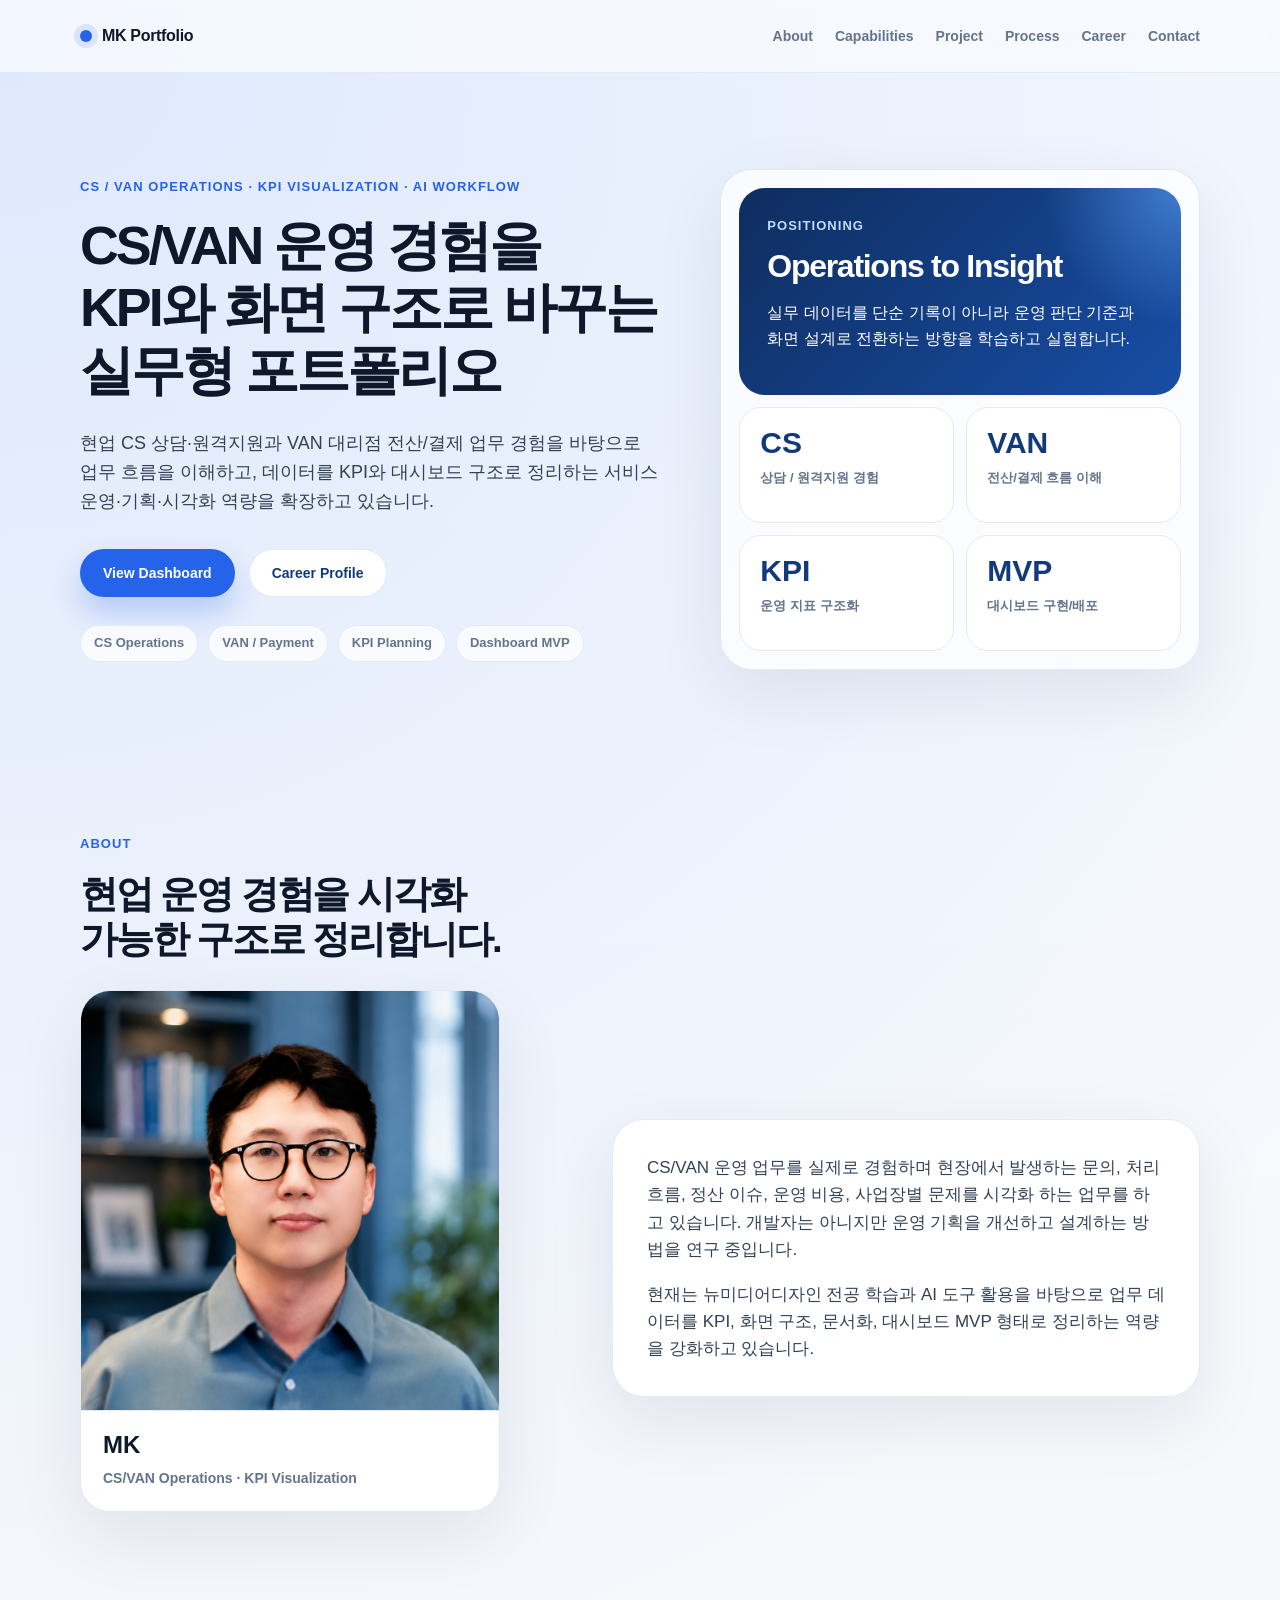
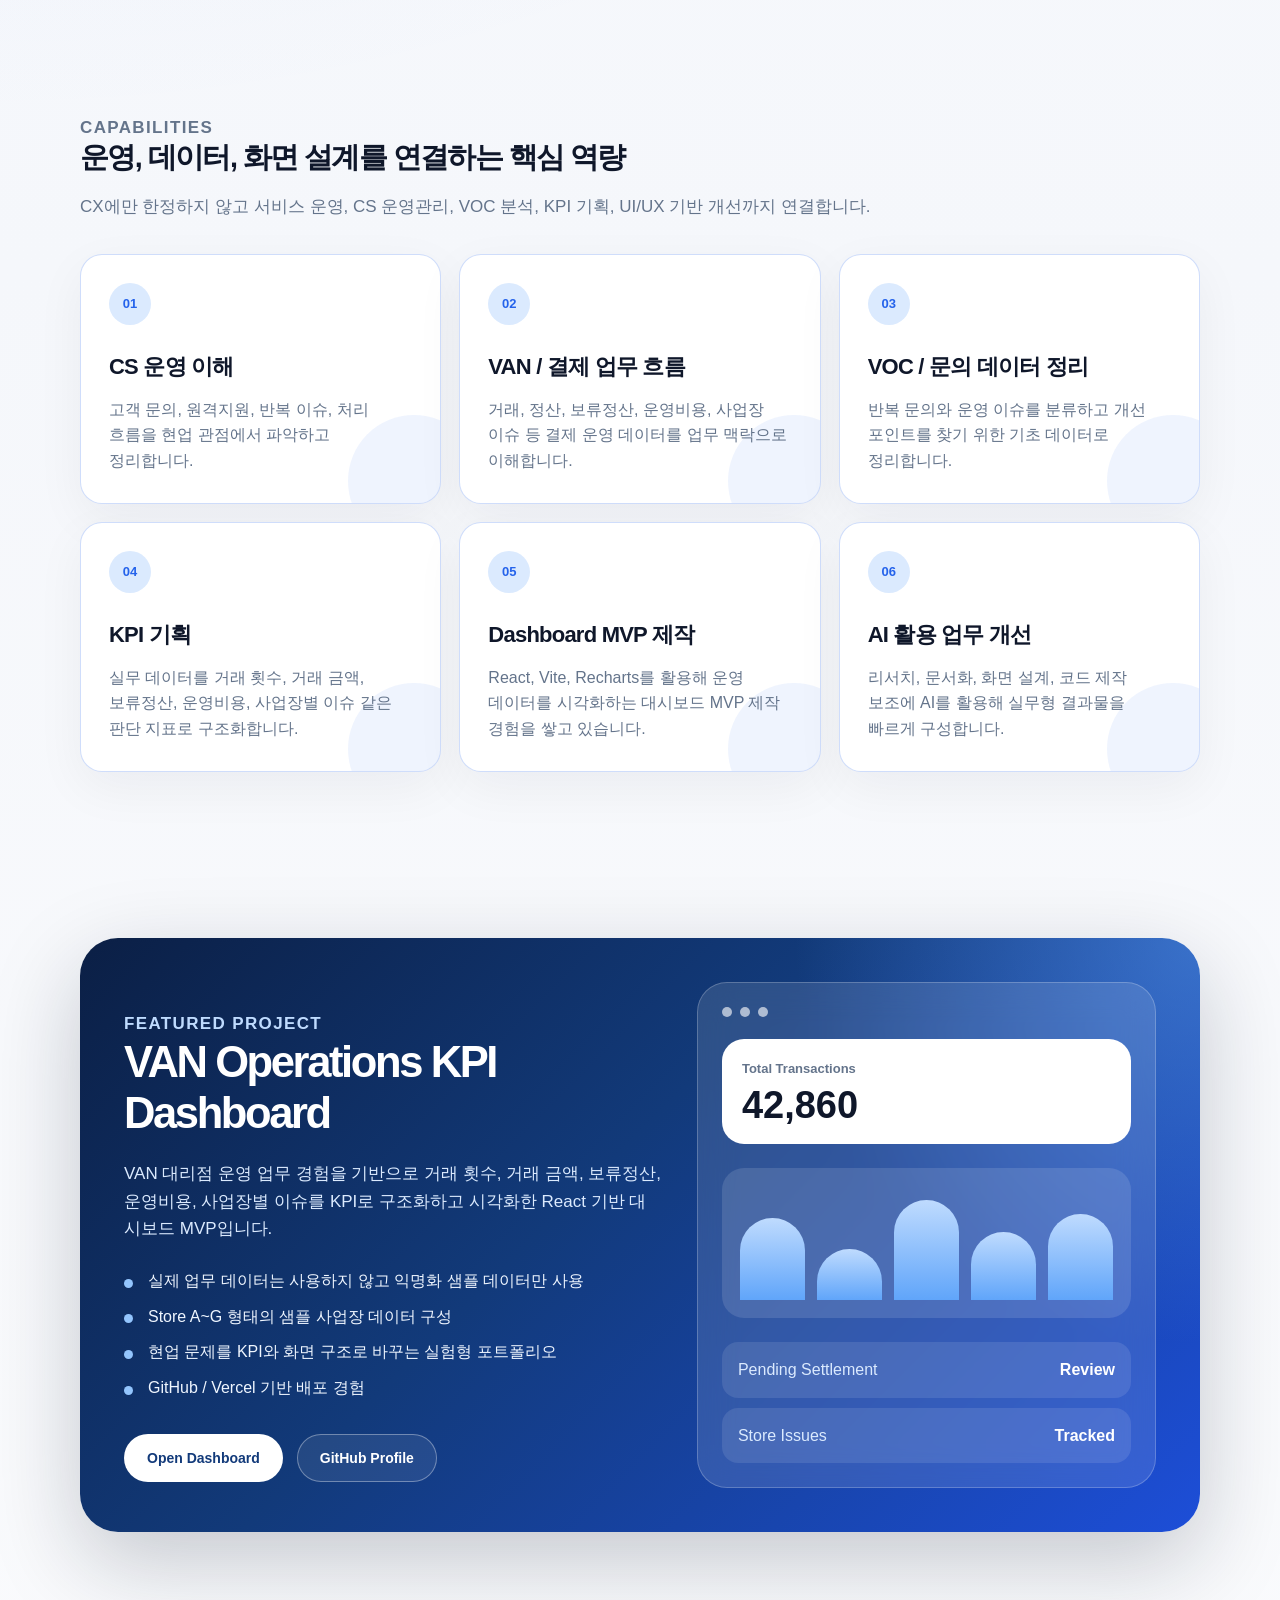
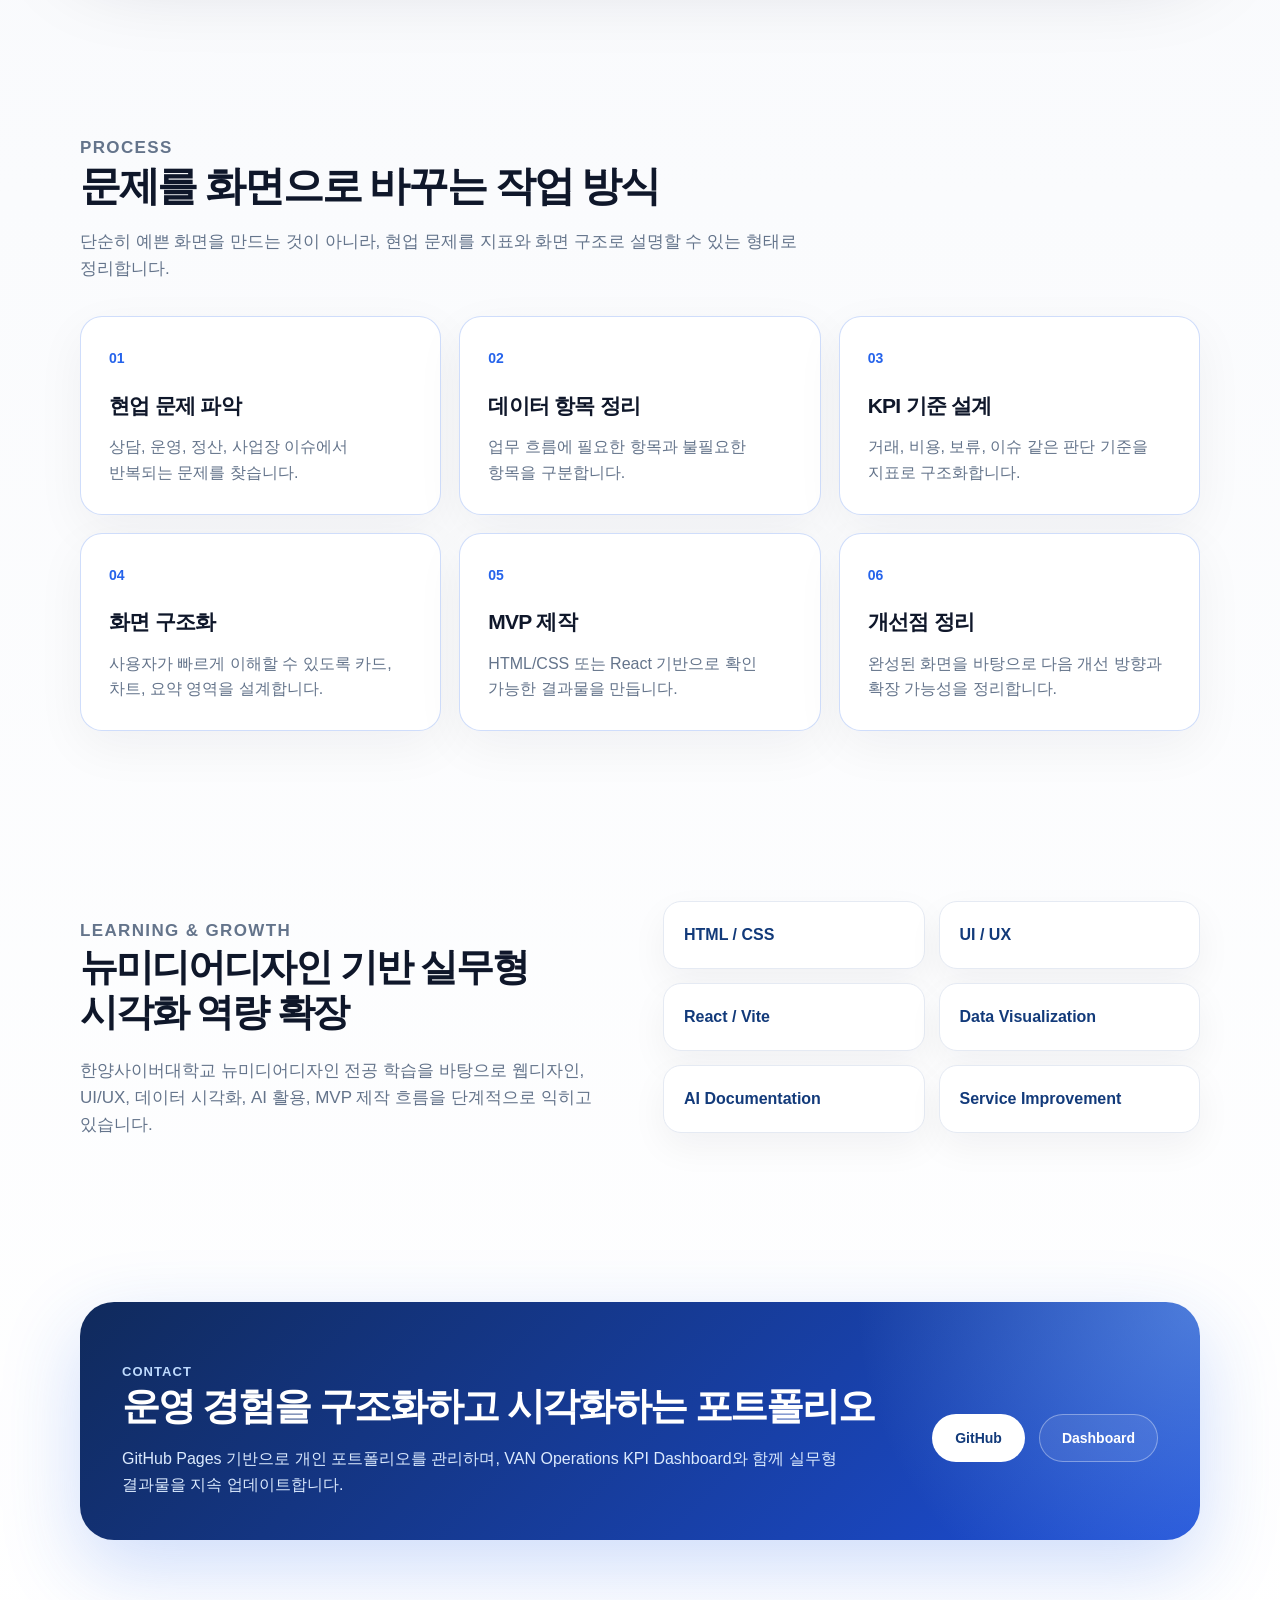
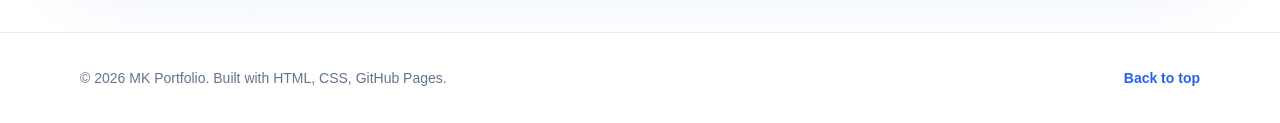
==== index.html @ eb4afcbb "Add final career positioning highlight" ====
<!DOCTYPE html>
<html lang="ko">
<head>
  <meta charset="UTF-8" />
  <meta name="viewport" content="width=device-width, initial-scale=1.0" />

  <title>MK Portfolio | Operations & KPI Visualization</title>

  <meta
    name="description"
    content="CS/VAN 운영 경험을 바탕으로 KPI 기획, 데이터 시각화, UI/UX 학습, AI 활용 역량을 연결하는 MK의 포트폴리오입니다."
  />

  <link rel="stylesheet" href="./style.css" />
</head>

<body>
  <header class="site-header">
    <div class="container header-inner">
      <a href="#top" class="logo">
        <span class="logo-dot"></span>
        MK Portfolio
      </a>

      <nav class="nav">
      <a href="#about">About</a>
      <a href="#capabilities">Capabilities</a>
      <a href="#project">Project</a>
      <a href="#process">Process</a>
      <a href="./career.html">Career</a>
      <a href="#contact">Contact</a>
     </nav>
    </div>
  </header>

  <main id="top">
    <section class="hero section">
      <div class="container hero-grid">
        <div class="hero-content">
          <p class="eyebrow">CS / VAN Operations · KPI Visualization · AI Workflow</p>

          <h1>CS/VAN 운영 경험을 KPI와 화면 구조로 바꾸는 실무형 포트폴리오</h1>

          <p class="hero-description">
            현업 CS 상담·원격지원과 VAN 대리점 전산/결제 업무 경험을 바탕으로
            업무 흐름을 이해하고, 데이터를 KPI와 대시보드 구조로 정리하는
            서비스 운영·기획·시각화 역량을 확장하고 있습니다.
          </p>

          <div class="hero-actions">
         <a
         class="btn btn-primary"
         href="https://van-operations-kpi-dashboard.vercel.app"
         target="_blank"
         rel="noopener noreferrer"
         >
         View Dashboard
         </a>

         <a class="btn btn-secondary" href="./career.html">
         Career Profile
         </a>
         </div>

          <div class="hero-tags" aria-label="core keywords">
            <span>CS Operations</span>
            <span>VAN / Payment</span>
            <span>KPI Planning</span>
            <span>Dashboard MVP</span>
          </div>
        </div>

        <aside class="hero-panel" aria-label="portfolio summary cards">
          <div class="panel-card panel-main">
            <p class="panel-label">Positioning</p>
            <h2>Operations to Insight</h2>
            <p>
              실무 데이터를 단순 기록이 아니라 운영 판단 기준과 화면 설계로
              전환하는 방향을 학습하고 실험합니다.
            </p>
          </div>

          <div class="metric-grid">
            <div class="metric-card">
              <strong>CS</strong>
              <span>상담 / 원격지원 경험</span>
            </div>

            <div class="metric-card">
              <strong>VAN</strong>
              <span>전산/결제 흐름 이해</span>
            </div>

            <div class="metric-card">
              <strong>KPI</strong>
              <span>운영 지표 구조화</span>
            </div>

            <div class="metric-card">
              <strong>MVP</strong>
              <span>대시보드 구현/배포</span>
            </div>
          </div>
        </aside>
      </div>
    </section>

    <section id="about" class="section about-section">
      <div class="container two-column">
        <div>
         <p class="section-kicker">About</p>
         <h2>현업 운영 경험을 시각화 가능한 구조로 정리합니다.</h2>

         <div class="profile-card">
         <img src="./images/profile.jpg" alt="MK profile photo" />
         <div>
         <strong>MK</strong>
         <span>CS/VAN Operations · KPI Visualization</span>
         </div>
         </div>
         </div>

         <div class="text-block about-text-card">
          <p>
            CS/VAN 운영 업무를 실제로 경험하며
            현장에서 발생하는 문의, 처리 흐름, 정산 이슈, 운영 비용, 
            사업장별 문제를 시각화 하는 업무를 하고 있습니다.
            개발자는 아니지만 운영 기획을 개선하고 설계하는 방법을 연구 중입니다.
          </p>

          <p>
            현재는 뉴미디어디자인 전공 학습과 AI 도구 활용을 바탕으로
            업무 데이터를 KPI, 화면 구조, 문서화, 대시보드 MVP 형태로
            정리하는 역량을 강화하고 있습니다.
          </p>
        </div>
      </div>
    </section>

    <section id="capabilities" class="section">
      <div class="container">
        <div class="section-heading">
          <p class="section-kicker">Capabilities</p>
          <h2 class="one-line-title">운영, 데이터, 화면 설계를 연결하는 핵심 역량</h2>
          <p>
            CX에만 한정하지 않고 서비스 운영, CS 운영관리, VOC 분석,
            KPI 기획, UI/UX 기반 개선까지 연결합니다.
          </p>
        </div>

        <div class="card-grid">
          <article class="info-card">
            <span class="card-number">01</span>
            <h3>CS 운영 이해</h3>
            <p>
              고객 문의, 원격지원, 반복 이슈, 처리 흐름을 현업 관점에서
              파악하고 정리합니다.
            </p>
          </article>

          <article class="info-card">
            <span class="card-number">02</span>
            <h3>VAN / 결제 업무 흐름</h3>
            <p>
              거래, 정산, 보류정산, 운영비용, 사업장 이슈 등 결제 운영
              데이터를 업무 맥락으로 이해합니다.
            </p>
          </article>

          <article class="info-card">
            <span class="card-number">03</span>
            <h3>VOC / 문의 데이터 정리</h3>
            <p>
              반복 문의와 운영 이슈를 분류하고 개선 포인트를 찾기 위한
              기초 데이터로 정리합니다.
            </p>
          </article>

          <article class="info-card highlight-card">
            <span class="card-number">04</span>
            <h3>KPI 기획</h3>
            <p>
              실무 데이터를 거래 횟수, 거래 금액, 보류정산, 운영비용,
              사업장별 이슈 같은 판단 지표로 구조화합니다.
            </p>
          </article>

          <article class="info-card">
            <span class="card-number">05</span>
            <h3>Dashboard MVP 제작</h3>
            <p>
              React, Vite, Recharts를 활용해 운영 데이터를 시각화하는
              대시보드 MVP 제작 경험을 쌓고 있습니다.
            </p>
          </article>

          <article class="info-card">
            <span class="card-number">06</span>
            <h3>AI 활용 업무 개선</h3>
            <p>
              리서치, 문서화, 화면 설계, 코드 제작 보조에 AI를 활용해
              실무형 결과물을 빠르게 구성합니다.
            </p>
          </article>
        </div>
      </div>
    </section>

    <section id="project" class="section project-section">
      <div class="container">
        <div class="project-card">
          <div class="project-content">
            <p class="section-kicker light">Featured Project</p>

            <h2>VAN Operations KPI Dashboard</h2>

            <p>
              VAN 대리점 운영 업무 경험을 기반으로 거래 횟수, 거래 금액,
              보류정산, 운영비용, 사업장별 이슈를 KPI로 구조화하고 시각화한
              React 기반 대시보드 MVP입니다.
            </p>

            <ul class="project-list">
              <li>실제 업무 데이터는 사용하지 않고 익명화 샘플 데이터만 사용</li>
              <li>Store A~G 형태의 샘플 사업장 데이터 구성</li>
              <li>현업 문제를 KPI와 화면 구조로 바꾸는 실험형 포트폴리오</li>
              <li>GitHub / Vercel 기반 배포 경험</li>
            </ul>

            <div class="project-actions">
              <a
                class="btn btn-white"
                href="https://van-operations-kpi-dashboard.vercel.app"
                target="_blank"
                rel="noopener noreferrer"
              >
                Open Dashboard
              </a>

              <a
                class="btn btn-ghost"
                href="https://github.com/MyungKwan9"
                target="_blank"
                rel="noopener noreferrer"
              >
                GitHub Profile
              </a>
            </div>
          </div>

          <div class="dashboard-preview" aria-label="dashboard preview">
            <div class="preview-top">
              <span></span>
              <span></span>
              <span></span>
            </div>

            <div class="preview-stat">
              <p>Total Transactions</p>
              <strong>42,860</strong>
            </div>

            <div class="preview-bars">
              <span style="height: 72%;"></span>
              <span style="height: 45%;"></span>
              <span style="height: 88%;"></span>
              <span style="height: 60%;"></span>
              <span style="height: 76%;"></span>
            </div>

            <div class="preview-row">
              <span>Pending Settlement</span>
              <strong>Review</strong>
            </div>

            <div class="preview-row">
              <span>Store Issues</span>
              <strong>Tracked</strong>
            </div>
          </div>
        </div>
      </div>
    </section>

    <section id="process" class="section">
      <div class="container">
        <div class="section-heading">
          <p class="section-kicker">Process</p>
          <h2>문제를 화면으로 바꾸는 작업 방식</h2>
          <p>
            단순히 예쁜 화면을 만드는 것이 아니라, 현업 문제를 지표와
            화면 구조로 설명할 수 있는 형태로 정리합니다.
          </p>
        </div>

        <div class="process-grid">
          <article class="process-card">
            <span>01</span>
            <h3>현업 문제 파악</h3>
            <p>상담, 운영, 정산, 사업장 이슈에서 반복되는 문제를 찾습니다.</p>
          </article>

          <article class="process-card">
            <span>02</span>
            <h3>데이터 항목 정리</h3>
            <p>업무 흐름에 필요한 항목과 불필요한 항목을 구분합니다.</p>
          </article>

          <article class="process-card">
            <span>03</span>
            <h3>KPI 기준 설계</h3>
            <p>거래, 비용, 보류, 이슈 같은 판단 기준을 지표로 구조화합니다.</p>
          </article>

          <article class="process-card">
            <span>04</span>
            <h3>화면 구조화</h3>
            <p>사용자가 빠르게 이해할 수 있도록 카드, 차트, 요약 영역을 설계합니다.</p>
          </article>

          <article class="process-card">
            <span>05</span>
            <h3>MVP 제작</h3>
            <p>HTML/CSS 또는 React 기반으로 확인 가능한 결과물을 만듭니다.</p>
          </article>

          <article class="process-card">
            <span>06</span>
            <h3>개선점 정리</h3>
            <p>완성된 화면을 바탕으로 다음 개선 방향과 확장 가능성을 정리합니다.</p>
          </article>
        </div>
      </div>
    </section>

    <section class="section learning-section">
      <div class="container learning-grid">
        <div>
          <p class="section-kicker">Learning & Growth</p>
          <h2>뉴미디어디자인 기반 실무형 시각화 역량 확장</h2>
          <p>
            한양사이버대학교 뉴미디어디자인 전공 학습을 바탕으로 웹디자인,
            UI/UX, 데이터 시각화, AI 활용, MVP 제작 흐름을 단계적으로 익히고 있습니다.
          </p>
        </div>

        <div class="learning-list">
          <span>HTML / CSS</span>
          <span>UI / UX</span>
          <span>React / Vite</span>
          <span>Data Visualization</span>
          <span>AI Documentation</span>
          <span>Service Improvement</span>
        </div>
      </div>
    </section>

    <section id="contact" class="section contact-section">
      <div class="container contact-card">
        <div>
          <p class="section-kicker light">Contact</p>
          <h2>운영 경험을 구조화하고 시각화하는 포트폴리오</h2>
          <p>
            GitHub Pages 기반으로 개인 포트폴리오를 관리하며,
            VAN Operations KPI Dashboard와 함께 실무형 결과물을 지속 업데이트합니다.
          </p>
        </div>

        <div class="contact-actions">
          <a
            class="btn btn-white"
            href="https://github.com/MyungKwan9"
            target="_blank"
            rel="noopener noreferrer"
          >
            GitHub
          </a>

          <a
            class="btn btn-ghost"
            href="https://van-operations-kpi-dashboard.vercel.app"
            target="_blank"
            rel="noopener noreferrer"
          >
            Dashboard
          </a>
        </div>
      </div>
    </section>
  </main>

  <footer class="site-footer">
    <div class="container footer-inner">
      <p>© 2026 MK Portfolio. Built with HTML, CSS, GitHub Pages.</p>
      <a href="#top">Back to top</a>
    </div>
  </footer>
</body>
</html>
---- style.css ----
:root {
  --bg: #f5f7fb;
  --surface: #ffffff;
  --surface-soft: #eef4ff;
  --navy: #0f172a;
  --blue-deep: #123a7a;
  --blue: #2563eb;
  --blue-light: #dbeafe;
  --text: #334155;
  --muted: #64748b;
  --line: #e5eaf3;
  --white: #ffffff;
  --shadow: 0 24px 70px rgba(15, 23, 42, 0.08);
  --radius-lg: 32px;
  --radius-md: 22px;
}

* {
  box-sizing: border-box;
}

html {
  scroll-behavior: smooth;
}

body {
  margin: 0;
  font-family: -apple-system, BlinkMacSystemFont, "Segoe UI", "Noto Sans KR",
    "Apple SD Gothic Neo", Arial, sans-serif;
  color: var(--text);
  background:
    radial-gradient(circle at top left, rgba(37, 99, 235, 0.12), transparent 34%),
    linear-gradient(180deg, #f8fbff 0%, var(--bg) 38%, #ffffff 100%);
  line-height: 1.6;
}

a {
  color: inherit;
  text-decoration: none;
}

.container {
  width: min(1120px, calc(100% - 40px));
  margin: 0 auto;
}

.section {
  padding: 92px 0;
}

/* Common header */

.site-header {
  position: sticky;
  top: 0;
  z-index: 20;
  border-bottom: 1px solid rgba(226, 232, 240, 0.9);
  background: rgba(248, 251, 255, 0.82);
  backdrop-filter: blur(18px);
}

.header-inner {
  min-height: 72px;
  display: flex;
  align-items: center;
  justify-content: space-between;
  gap: 28px;
}

.logo {
  display: inline-flex;
  align-items: center;
  gap: 10px;
  color: var(--navy);
  font-weight: 800;
  letter-spacing: -0.02em;
}

.logo-dot {
  width: 12px;
  height: 12px;
  border-radius: 999px;
  background: var(--blue);
  box-shadow: 0 0 0 6px rgba(37, 99, 235, 0.12);
}

.nav {
  display: flex;
  align-items: center;
  gap: 22px;
  color: var(--muted);
  font-size: 14px;
  font-weight: 700;
}

.nav a:hover {
  color: var(--blue);
}

/* Buttons */

.btn {
  display: inline-flex;
  align-items: center;
  justify-content: center;
  min-height: 48px;
  padding: 0 22px;
  border: 1px solid transparent;
  border-radius: 999px;
  font-size: 14px;
  font-weight: 800;
  cursor: pointer;
  transition:
    transform 0.2s ease,
    box-shadow 0.2s ease,
    background 0.2s ease,
    color 0.2s ease,
    border-color 0.2s ease;
}

.btn:hover {
  transform: translateY(-2px);
}

.btn-primary {
  color: var(--white);
  background: var(--blue);
  box-shadow: 0 16px 28px rgba(37, 99, 235, 0.25);
}

.btn-primary:hover {
  background: #1d4ed8;
}

.btn-secondary {
  color: var(--blue-deep);
  background: var(--white);
  border-color: var(--line);
}

.btn-secondary:hover {
  border-color: rgba(37, 99, 235, 0.35);
  box-shadow: var(--shadow);
}

.btn-white {
  color: var(--blue-deep);
  background: var(--white);
}

.btn-ghost {
  color: var(--white);
  border-color: rgba(255, 255, 255, 0.35);
  background: rgba(255, 255, 255, 0.08);
}

/* Portfolio hero */

.hero {
  padding-top: 96px;
}

.hero-grid {
  display: grid;
  grid-template-columns: minmax(0, 1.1fr) minmax(340px, 0.9fr);
  gap: 54px;
  align-items: center;
}

.eyebrow,
.section-kicker {
  margin: 0 0 16px;
  color: var(--blue);
  font-size: 13px;
  font-weight: 900;
  letter-spacing: 0.08em;
  text-transform: uppercase;
}

.section-kicker.light {
  color: #bfdbfe;
}

.hero h1,
.section-heading h2,
.two-column h2,
.project-card h2,
.learning-grid h2,
.learning-heading-center h2,
.contact-card h2 {
  margin: 0;
  color: var(--navy);
  line-height: 1.08;
  letter-spacing: -0.055em;
  word-break: keep-all;
}

.hero h1 {
  max-width: 820px;
  font-size: clamp(38px, 4.2vw, 58px);
  line-height: 1.16;
}

.hero-description {
  max-width: 690px;
  margin: 28px 0 0;
  color: var(--text);
  font-size: 18px;
  word-break: keep-all;
}

.hero-actions,
.project-actions,
.contact-actions,
.career-intro-actions {
  display: flex;
  flex-wrap: wrap;
  gap: 14px;
  margin-top: 34px;
}

.hero-tags {
  display: flex;
  flex-wrap: wrap;
  gap: 10px;
  margin-top: 28px;
}

.hero-tags span {
  min-height: 34px;
  padding: 7px 13px;
  border: 1px solid var(--line);
  border-radius: 999px;
  background: rgba(255, 255, 255, 0.75);
  color: var(--muted);
  font-size: 13px;
  font-weight: 700;
}

.hero-panel {
  padding: 18px;
  border: 1px solid rgba(226, 232, 240, 0.95);
  border-radius: var(--radius-lg);
  background: rgba(255, 255, 255, 0.72);
  box-shadow: var(--shadow);
}

.panel-card {
  padding: 28px;
  border-radius: 26px;
  background: var(--surface-soft);
}

.panel-main {
  color: var(--white);
  background:
    radial-gradient(circle at top right, rgba(96, 165, 250, 0.58), transparent 28%),
    linear-gradient(135deg, #0f2d5f 0%, #174ea6 100%);
}

.panel-label {
  margin: 0 0 12px;
  color: #bfdbfe;
  font-size: 13px;
  font-weight: 800;
  letter-spacing: 0.08em;
  text-transform: uppercase;
}

.panel-main h2 {
  margin: 0 0 12px;
  color: var(--white);
  font-size: 32px;
  line-height: 1.1;
  letter-spacing: -0.04em;
}

.metric-grid {
  display: grid;
  grid-template-columns: repeat(2, 1fr);
  gap: 12px;
  margin-top: 12px;
}

.metric-card {
  min-height: 116px;
  padding: 20px;
  border: 1px solid var(--line);
  border-radius: 22px;
  background: var(--white);
}

.metric-card strong {
  display: block;
  color: var(--blue-deep);
  font-size: 30px;
  line-height: 1;
}

.metric-card span {
  display: block;
  margin-top: 10px;
  color: var(--muted);
  font-size: 13px;
  font-weight: 700;
}

/* Common sections */

.about-section {
  padding-top: 72px;
}

.two-column {
  display: grid;
  grid-template-columns: 0.88fr 1.12fr;
  gap: 70px;
  align-items: start;
}

.two-column h2,
.learning-grid h2 {
  font-size: clamp(30px, 3vw, 42px);
  line-height: 1.18;
}

.text-block {
  padding: 34px;
  border: 1px solid var(--line);
  border-radius: var(--radius-lg);
  background: var(--surface);
  box-shadow: var(--shadow);
}

.text-block p {
  margin: 0;
  font-size: 17px;
}

.text-block p + p {
  margin-top: 18px;
}

.profile-card {
  width: 100%;
  max-width: 420px;
  margin-top: 28px;
  overflow: hidden;
  border: 1px solid var(--line);
  border-radius: 30px;
  background: var(--surface);
  box-shadow: var(--shadow);
}

.profile-card img {
  display: block;
  width: 100%;
  height: 420px;
  object-fit: cover;
  object-position: center;
  border-bottom: 1px solid var(--line);
}

.profile-card div {
  padding: 22px;
}

.profile-card strong {
  display: block;
  color: var(--navy);
  font-size: 24px;
  line-height: 1;
}

.profile-card span {
  display: block;
  margin-top: 10px;
  color: var(--muted);
  font-size: 14px;
  font-weight: 800;
}

.about-text-card {
  margin-top: 285px;
}

.section-heading {
  max-width: 760px;
  margin-bottom: 34px;
}

.section-heading h2 {
  font-size: clamp(30px, 3.2vw, 44px);
  line-height: 1.18;
}

.section-heading p {
  margin: 18px 0 0;
  color: var(--muted);
  font-size: 17px;
  word-break: keep-all;
}

#capabilities .section-heading {
  max-width: 100%;
}

#capabilities .section-heading h2 {
  white-space: nowrap;
  font-size: clamp(26px, 2.25vw, 34px);
}

/* Cards */

.card-grid,
.process-grid {
  display: grid;
  grid-template-columns: repeat(3, 1fr);
  gap: 18px;
}

.info-card,
.process-card {
  position: relative;
  padding: 28px;
  border: 1.5px solid rgba(37, 99, 235, 0.22);
  border-radius: var(--radius-md);
  background: var(--surface);
  box-shadow: 0 16px 50px rgba(15, 23, 42, 0.05);
}

.info-card {
  min-height: 250px;
  overflow: hidden;
  cursor: pointer;
  transition:
    transform 0.22s ease,
    box-shadow 0.22s ease,
    border-color 0.22s ease,
    background 0.22s ease,
    color 0.22s ease;
}

.info-card::after {
  content: "";
  position: absolute;
  right: -40px;
  bottom: -44px;
  width: 132px;
  height: 132px;
  border-radius: 999px;
  background: rgba(37, 99, 235, 0.07);
}

.card-number {
  display: inline-flex;
  align-items: center;
  justify-content: center;
  width: 42px;
  height: 42px;
  border-radius: 999px;
  color: var(--blue);
  background: var(--blue-light);
  font-size: 13px;
  font-weight: 900;
}

.info-card h3,
.process-card h3 {
  margin: 24px 0 12px;
  color: var(--navy);
  font-size: 22px;
  letter-spacing: -0.035em;
}

.process-card h3 {
  margin-top: 18px;
  font-size: 21px;
}

.info-card p,
.process-card p {
  position: relative;
  z-index: 1;
  margin: 0;
  color: var(--muted);
  word-break: keep-all;
}

.process-card span {
  color: var(--blue);
  font-size: 14px;
  font-weight: 900;
}

#capabilities .info-card:hover,
#experience .info-card:hover {
  transform: translateY(-6px);
  color: var(--white);
  border-color: rgba(147, 197, 253, 0.72);
  background:
    radial-gradient(circle at top right, rgba(96, 165, 250, 0.52), transparent 32%),
    linear-gradient(135deg, #123a7a 0%, #2563eb 100%);
  box-shadow: 0 28px 80px rgba(37, 99, 235, 0.28);
}

#capabilities .info-card:hover h3,
#capabilities .info-card:hover p,
#experience .info-card:hover h3,
#experience .info-card:hover p {
  color: var(--white);
}

#capabilities .info-card:hover .card-number,
#experience .info-card:hover .card-number {
  color: var(--blue-deep);
  background: var(--white);
}

/* Project */

.project-section {
  padding-top: 74px;
}

.project-card {
  display: grid;
  grid-template-columns: minmax(0, 1.08fr) minmax(320px, 0.92fr);
  gap: 34px;
  align-items: center;
  padding: 44px;
  overflow: hidden;
  border-radius: 38px;
  background:
    radial-gradient(circle at top right, rgba(96, 165, 250, 0.48), transparent 32%),
    linear-gradient(135deg, #0b1f45 0%, #123a7a 44%, #1d4ed8 100%);
  box-shadow: 0 30px 90px rgba(15, 23, 42, 0.22);
}

.project-content h2 {
  color: var(--white);
  font-size: clamp(32px, 3.4vw, 46px);
  line-height: 1.16;
}

.project-content p {
  margin: 22px 0 0;
  color: #dbeafe;
  font-size: 17px;
}

.project-list {
  display: grid;
  gap: 10px;
  margin: 26px 0 0;
  padding: 0;
  list-style: none;
}

.project-list li {
  position: relative;
  padding-left: 24px;
  color: #eff6ff;
}

.project-list li::before {
  content: "";
  position: absolute;
  left: 0;
  top: 0.68em;
  width: 9px;
  height: 9px;
  border-radius: 999px;
  background: #93c5fd;
}

.dashboard-preview {
  padding: 24px;
  border: 1px solid rgba(255, 255, 255, 0.22);
  border-radius: 30px;
  background: rgba(255, 255, 255, 0.12);
  backdrop-filter: blur(18px);
}

.preview-top {
  display: flex;
  gap: 8px;
  margin-bottom: 22px;
}

.preview-top span {
  width: 10px;
  height: 10px;
  border-radius: 999px;
  background: rgba(255, 255, 255, 0.62);
}

.preview-stat {
  padding: 20px;
  border-radius: 22px;
  background: var(--white);
}

.preview-stat p {
  margin: 0;
  color: var(--muted);
  font-size: 13px;
  font-weight: 800;
}

.preview-stat strong {
  display: block;
  margin-top: 6px;
  color: var(--navy);
  font-size: 38px;
  line-height: 1;
}

.preview-bars {
  display: flex;
  align-items: end;
  gap: 12px;
  height: 150px;
  margin: 24px 0;
  padding: 18px;
  border-radius: 22px;
  background: rgba(255, 255, 255, 0.12);
}

.preview-bars span {
  flex: 1;
  min-height: 24px;
  border-radius: 999px 999px 6px 6px;
  background: linear-gradient(180deg, #bfdbfe 0%, #60a5fa 100%);
}

.preview-row {
  display: flex;
  align-items: center;
  justify-content: space-between;
  gap: 18px;
  padding: 15px 16px;
  border-radius: 16px;
  color: #dbeafe;
  background: rgba(255, 255, 255, 0.1);
}

.preview-row + .preview-row {
  margin-top: 10px;
}

.preview-row strong {
  color: var(--white);
}

/* Learning */

.learning-section {
  padding-top: 72px;
}

.learning-grid {
  display: grid;
  grid-template-columns: 1fr 1fr;
  gap: 46px;
  align-items: center;
}

.learning-grid p {
  margin: 22px 0 0;
  color: var(--muted);
  font-size: 17px;
  word-break: keep-all;
}

.learning-list {
  display: grid;
  grid-template-columns: repeat(2, 1fr);
  gap: 14px;
}

.learning-list span {
  display: flex;
  align-items: center;
  min-height: 68px;
  padding: 0 20px;
  border: 1px solid var(--line);
  border-radius: 18px;
  background: var(--surface);
  color: var(--blue-deep);
  font-weight: 900;
  box-shadow: 0 14px 36px rgba(15, 23, 42, 0.05);
}

.learning-stack {
  display: grid;
  gap: 24px;
}

.learning-heading-center {
  max-width: 860px;
  margin: 0 auto;
  text-align: center;
}

.learning-heading-center h2 {
  font-size: clamp(30px, 3vw, 42px);
  line-height: 1.18;
}

.learning-heading-center p {
  margin: 20px auto 0;
  max-width: 760px;
  color: var(--muted);
  font-size: 17px;
  line-height: 1.8;
  word-break: keep-all;
}

.learning-note,
.learning-note-wide {
  max-width: 920px;
  margin: 0 auto;
  padding: 22px 26px;
  border: 1px solid rgba(37, 99, 235, 0.14);
  border-radius: 20px;
  background: var(--surface);
  box-shadow: 0 14px 36px rgba(15, 23, 42, 0.04);
}

.learning-note p,
.learning-note-wide p {
  margin: 0;
  color: var(--muted);
  font-size: 16px;
  line-height: 1.8;
  word-break: keep-all;
}

/* Contact */

.contact-section {
  padding-top: 72px;
}

.contact-card {
  display: grid;
  grid-template-columns: minmax(0, 1fr) auto;
  gap: 34px;
  align-items: center;
  padding: 42px;
  border-radius: 34px;
  background:
    radial-gradient(circle at top right, rgba(147, 197, 253, 0.42), transparent 30%),
    linear-gradient(135deg, #102a5c 0%, #1d4ed8 100%);
  box-shadow: 0 28px 80px rgba(37, 99, 235, 0.22);
}

.contact-card h2 {
  max-width: 760px;
  color: var(--white);
  font-size: clamp(28px, 3vw, 40px);
  line-height: 1.18;
}

.contact-card p {
  max-width: 760px;
  margin: 18px 0 0;
  color: #dbeafe;
  word-break: keep-all;
}

.contact-actions {
  justify-content: flex-end;
}

/* Footer */

.site-footer {
  padding: 34px 0;
  border-top: 1px solid var(--line);
  background: var(--white);
}

.footer-inner {
  display: flex;
  align-items: center;
  justify-content: space-between;
  gap: 18px;
  color: var(--muted);
  font-size: 14px;
}

.footer-inner p {
  margin: 0;
}

.footer-inner a {
  color: var(--blue);
  font-weight: 800;
}

/* Career header */

.career-document-header {
  background: rgba(248, 251, 255, 0.94);
  border-bottom: 1px solid rgba(148, 163, 184, 0.22);
  backdrop-filter: blur(18px);
}

.career-header-inner {
  padding: 28px 0 34px;
}

.career-header-top {
  display: flex;
  align-items: center;
  justify-content: space-between;
  gap: 16px;
  padding-bottom: 22px;
  border-bottom: 1px solid rgba(15, 23, 42, 0.12);
}

.career-back-link {
  color: #1d4ed8;
  font-size: 14px;
  font-weight: 800;
}

.career-header-meta {
  display: flex;
  align-items: center;
  gap: 18px;
  color: var(--muted);
  font-size: 13px;
  font-weight: 700;
}

.career-header-meta span {
  position: relative;
}

.career-header-meta span + span::before {
  content: "";
  position: absolute;
  left: -10px;
  top: 50%;
  width: 3px;
  height: 3px;
  border-radius: 999px;
  background: #94a3b8;
  transform: translateY(-50%);
}

.career-title-row {
  display: flex;
  align-items: flex-end;
  justify-content: space-between;
  gap: 32px;
  padding-top: 34px;
}

.career-title-center {
  flex-direction: column;
  align-items: center;
  justify-content: center;
  gap: 22px;
  text-align: center;
}

.career-name-block {
  width: 100%;
}

.career-label {
  margin: 0 0 10px;
  color: var(--blue);
  font-size: 13px;
  font-weight: 900;
  letter-spacing: 0.16em;
  text-transform: uppercase;
}

.career-title-row h1 {
  margin: 0;
  color: #1e3a8a;
  font-size: clamp(28px, 3.2vw, 46px);
  line-height: 1.08;
  letter-spacing: -0.045em;
  font-weight: 800;
}

.career-page-nav {
  display: flex;
  flex-wrap: wrap;
  justify-content: center;
  gap: 10px;
  max-width: 100%;
}

.career-page-nav a {
  min-width: 92px;
  padding: 10px 14px;
  border: 1px solid rgba(37, 99, 235, 0.16);
  border-radius: 999px;
  background: var(--white);
  color: #475569;
  font-size: 13px;
  font-weight: 800;
  box-shadow: 0 10px 24px rgba(15, 23, 42, 0.04);
}

.career-page-nav a:hover {
  color: var(--blue);
  border-color: rgba(37, 99, 235, 0.35);
  transform: translateY(-1px);
}

/* Career intro */

.career-intro {
  padding-top: 70px;
  background:
    radial-gradient(circle at top left, rgba(37, 99, 235, 0.12), transparent 34%),
    linear-gradient(180deg, #f8fbff 0%, #ffffff 100%);
}

.career-intro-stack {
  display: grid;
  gap: 24px;
}

.career-intro-main {
  max-width: 920px;
  margin: 0 auto;
  padding: 44px;
  border: 1px solid rgba(148, 163, 184, 0.22);
  border-radius: 32px;
  background: rgba(255, 255, 255, 0.84);
  box-shadow: var(--shadow);
}

.career-intro-main h2 {
  margin: 0 0 22px;
  color: var(--navy);
  font-size: clamp(30px, 3vw, 44px);
  line-height: 1.16;
  letter-spacing: -0.055em;
  word-break: keep-all;
}

.career-intro-main p {
  max-width: 820px;
  margin: 0;
  color: #334155;
  font-size: 16px;
  line-height: 1.8;
  word-break: keep-all;
}

/* Career profile summary */

.career-profile-summary {
  max-width: 920px;
  width: 100%;
  margin: 0 auto;
  padding: 22px 24px;
  border: 1px solid rgba(37, 99, 235, 0.16);
  border-radius: 24px;
  background: linear-gradient(180deg, #f8fbff 0%, #eef6ff 100%);
  box-shadow: 0 18px 50px rgba(15, 23, 42, 0.06);
}

.summary-block + .summary-block {
  margin-top: 18px;
  padding-top: 18px;
  border-top: 1px solid rgba(37, 99, 235, 0.12);
}

.summary-strip-title {
  margin: 0 0 16px;
  text-align: center;
  color: var(--blue);
  font-size: 19px;
  font-weight: 900;
  letter-spacing: 0.06em;
}

.summary-strip-list {
  display: grid;
  grid-template-columns: repeat(4, minmax(0, 1fr));
  gap: 12px;
  margin: 0;
}

.summary-strip-list div {
  min-height: 76px;
  padding: 14px 16px;
  border: 1px solid rgba(37, 99, 235, 0.13);
  border-radius: 16px;
  background: var(--white);
}

.summary-strip-list dt {
  margin-bottom: 8px;
  color: var(--muted);
  font-size: 13px;
  font-weight: 900;
  line-height: 1.4;
  word-break: keep-all;
}

.summary-strip-list dd {
  margin: 0;
  color: var(--navy);
  font-size: 16px;
  font-weight: 900;
  line-height: 1.5;
  word-break: keep-all;
  overflow-wrap: normal;
}

.career-quick-tags {
  display: none !important;
}

/* Print */

@media print {
  .site-header,
  .career-document-header,
  .career-page-nav,
  .career-intro-actions,
  .hero-actions,
  .hero-tags,
  .site-footer,
  .no-print {
    display: none !important;
  }

  body {
    background: #ffffff !important;
    color: var(--navy) !important;
  }

  .container {
    width: 100% !important;
    max-width: 960px !important;
  }

  .section {
    padding: 22px 0 !important;
  }

  .career-intro {
    padding-top: 20px !important;
    background: #ffffff !important;
  }

  .career-intro-main,
  .career-profile-summary,
  .text-block,
  .info-card,
  .process-card,
  .learning-note,
  .learning-note-wide,
  .project-card,
  .contact-card {
    box-shadow: none !important;
    break-inside: avoid;
  }

  .career-intro-main {
    padding: 24px !important;
  }

  .career-intro-main h2 {
    font-size: 28px !important;
    line-height: 1.25 !important;
  }

  .career-intro-main p,
  .text-block p,
  .section-heading p,
  .learning-note-wide p {
    font-size: 13px !important;
    line-height: 1.65 !important;
  }

  .career-profile-summary {
    padding: 16px 18px !important;
  }

  .summary-strip-title {
    margin-bottom: 10px !important;
    font-size: 13px !important;
  }

  .summary-strip-list {
    grid-template-columns: repeat(2, 1fr) !important;
    gap: 8px !important;
  }

  .summary-strip-list div {
    min-height: auto !important;
    padding: 10px 12px !important;
  }

  .summary-strip-list dt {
    font-size: 10px !important;
  }

  .summary-strip-list dd {
    font-size: 12px !important;
    line-height: 1.35 !important;
  }

  .card-grid,
  .process-grid {
    grid-template-columns: repeat(2, 1fr) !important;
    gap: 10px !important;
  }

  .info-card,
  .process-card {
    min-height: auto !important;
    padding: 16px !important;
  }

  .info-card h3,
  .process-card h3 {
    margin: 10px 0 6px !important;
    font-size: 15px !important;
  }

  .info-card p,
  .process-card p {
    font-size: 12px !important;
    line-height: 1.55 !important;
  }

  .card-number {
    width: 28px !important;
    height: 28px !important;
    font-size: 11px !important;
  }

  .learning-list {
    display: none !important;
  }
}

/* Responsive */

@media (max-width: 920px) {
  .hero-grid,
  .two-column,
  .project-card,
  .learning-grid,
  .contact-card {
    grid-template-columns: 1fr;
  }

  .card-grid,
  .process-grid {
    grid-template-columns: repeat(2, 1fr);
  }

  .summary-strip-list {
    grid-template-columns: repeat(2, minmax(0, 1fr));
  }

  .career-header-top,
  .career-title-row {
    align-items: center;
    flex-direction: column;
  }

  .career-header-meta {
    flex-wrap: wrap;
    justify-content: center;
  }
}

@media (max-width: 720px) {
  .container {
    width: min(100% - 28px, 1120px);
  }

  .header-inner {
    align-items: flex-start;
    flex-direction: column;
    padding: 18px 0;
  }

  .nav {
    width: 100%;
    gap: 14px;
    overflow-x: auto;
    padding-bottom: 4px;
    white-space: nowrap;
  }

  .hero h1 {
    font-size: 40px;
  }

  .hero-description {
    font-size: 16px;
  }

  .metric-grid,
  .card-grid,
  .process-grid,
  .learning-list,
  .summary-strip-list {
    grid-template-columns: 1fr;
  }

  .project-card,
  .contact-card,
  .career-intro-main,
  .career-profile-summary {
    padding: 28px;
    border-radius: 28px;
  }

  .dashboard-preview {
    padding: 18px;
  }

  .footer-inner {
    align-items: flex-start;
    flex-direction: column;
  }

  #capabilities .section-heading h2 {
    white-space: normal;
    font-size: 34px;
  }
}

@media (max-width: 420px) {
  .hero h1 {
    font-size: 34px;
  }

  .career-title-row h1 {
    font-size: 42px;
  }

  .btn {
    width: 100%;
  }

  .hero-actions,
  .project-actions,
  .contact-actions,
  .career-intro-actions {
    width: 100%;
  }
}
/* Basic profile emphasis */
.summary-block:first-child .summary-strip-title {
  font-size: 20px;
}

.summary-block:first-child dt {
  font-size: 13px;
}

.summary-block:first-child dd {
  font-size: 17px;
}
/* Tool stack panel spacing */
.tool-stack-panel {
  margin-top: 56px;
  padding-top: 44px;
  border-top: 1px solid rgba(37, 99, 235, 0.12);
}

.tool-stack-heading {
  margin-bottom: 28px;
}

.tool-stack-grid {
  margin-top: 0;
}

/* Tool cards hover interaction */
.tool-card {
  cursor: pointer;
  transition:
    transform 0.22s ease,
    box-shadow 0.22s ease,
    border-color 0.22s ease,
    background 0.22s ease,
    color 0.22s ease;
}

.tool-card:hover {
  transform: translateY(-6px);
  color: var(--white);
  border-color: rgba(147, 197, 253, 0.72);
  background:
    radial-gradient(circle at top right, rgba(96, 165, 250, 0.52), transparent 32%),
    linear-gradient(135deg, #123a7a 0%, #2563eb 100%);
  box-shadow: 0 28px 80px rgba(37, 99, 235, 0.28);
}

.tool-card:hover h3,
.tool-card:hover p,
.tool-card:hover span {
  color: var(--white);
}

/* Print safety for tool cards */
@media print {
  .tool-stack-panel {
    margin-top: 28px !important;
    padding-top: 22px !important;
  }

  .tool-card {
    box-shadow: none !important;
  }
}
 /* Career final highlight text */
.career-highlight-text {
  color: var(--blue);
  font-weight: 900;
}
/* Learning final note center alignment */
.learning-note-wide {
  text-align: center;
}

.learning-note-wide p {
  text-align: center;
  margin-left: auto;
  margin-right: auto;
}

.career-highlight-text {
  display: inline-block;
  margin-top: 6px;
  text-align: center;
}
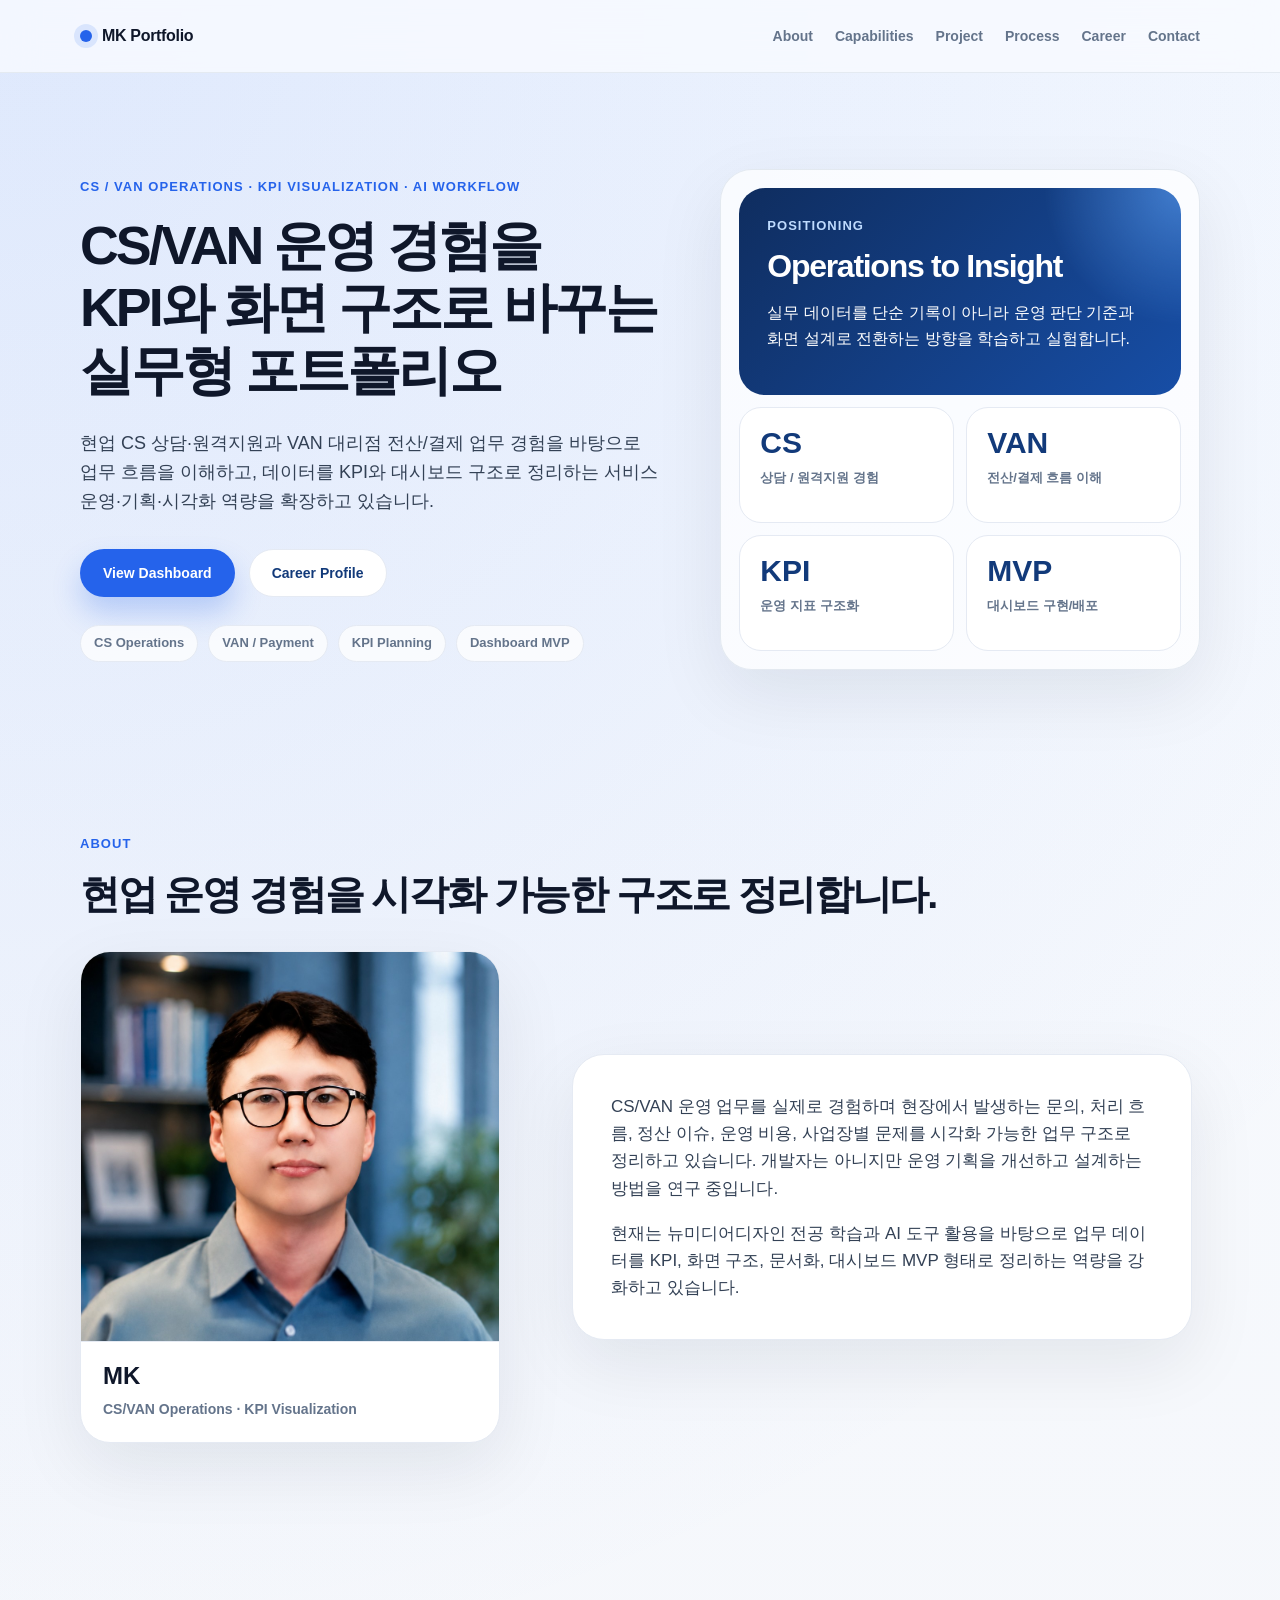
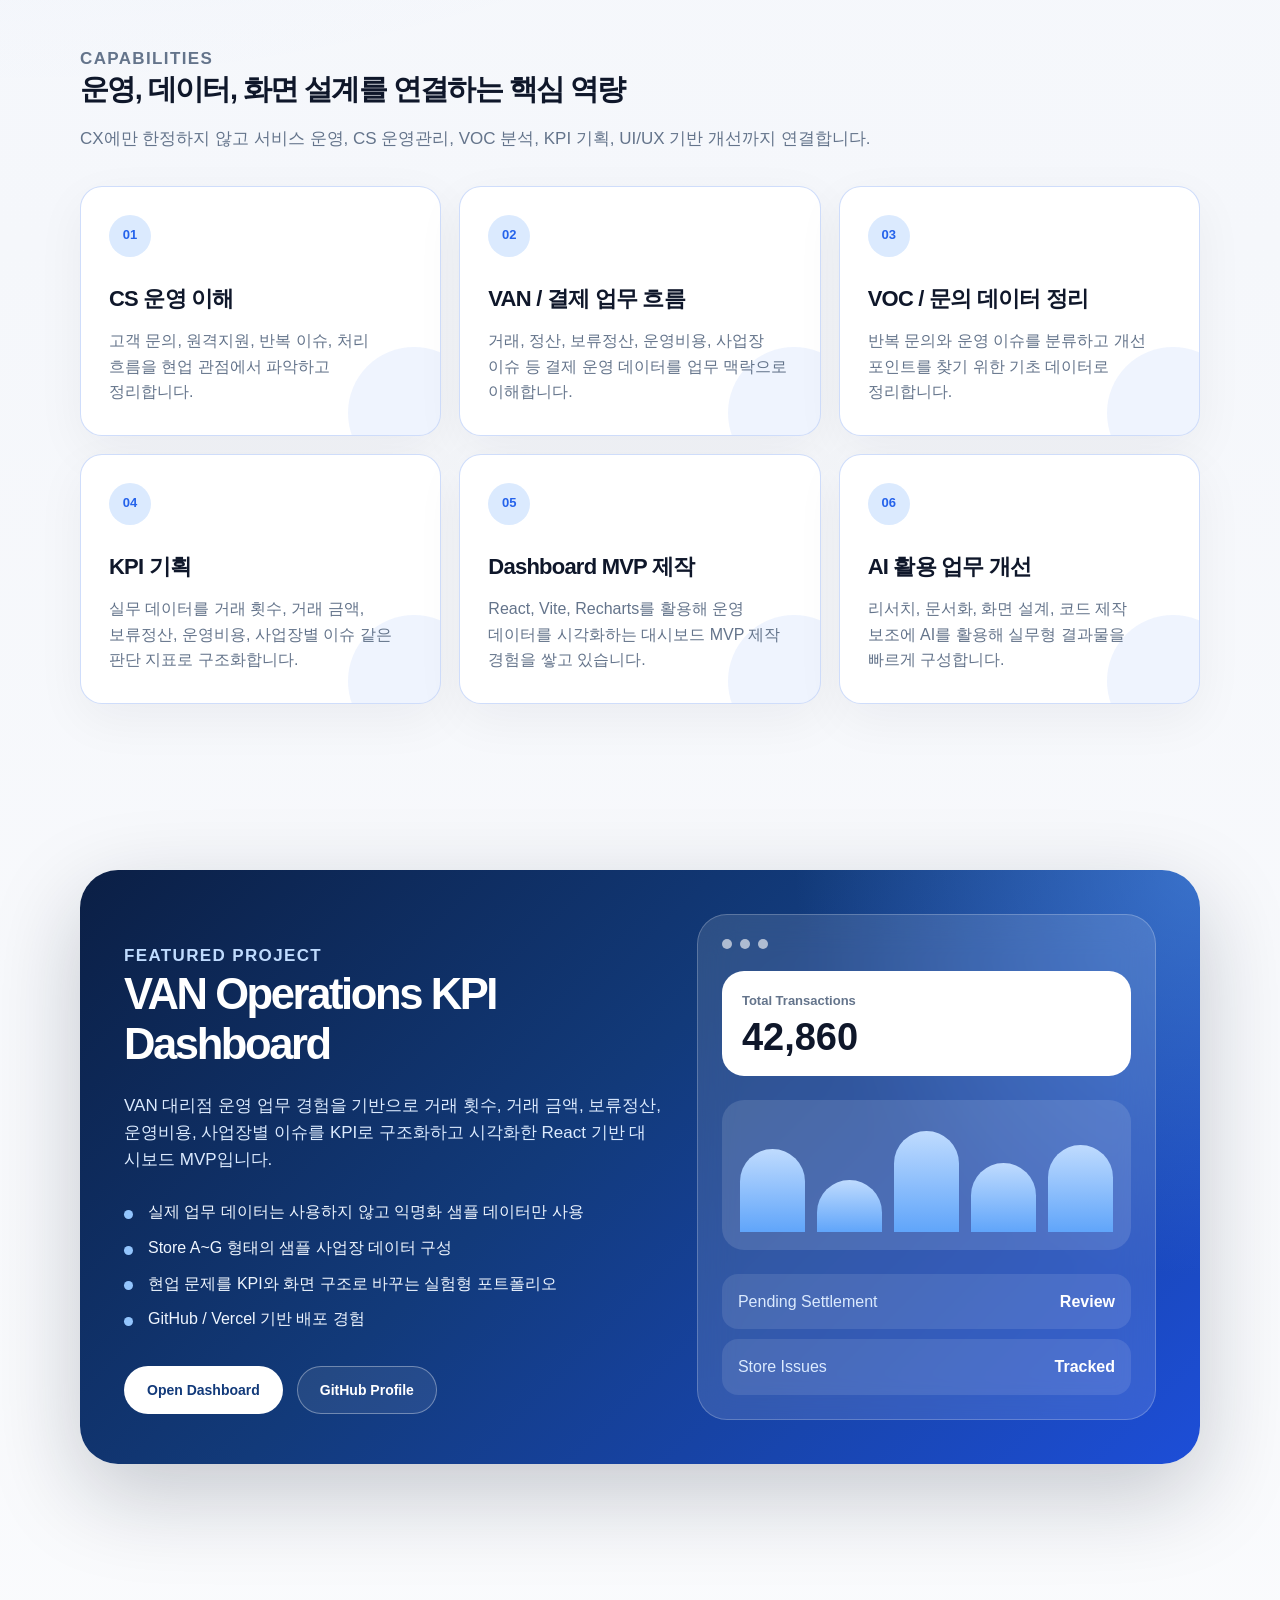
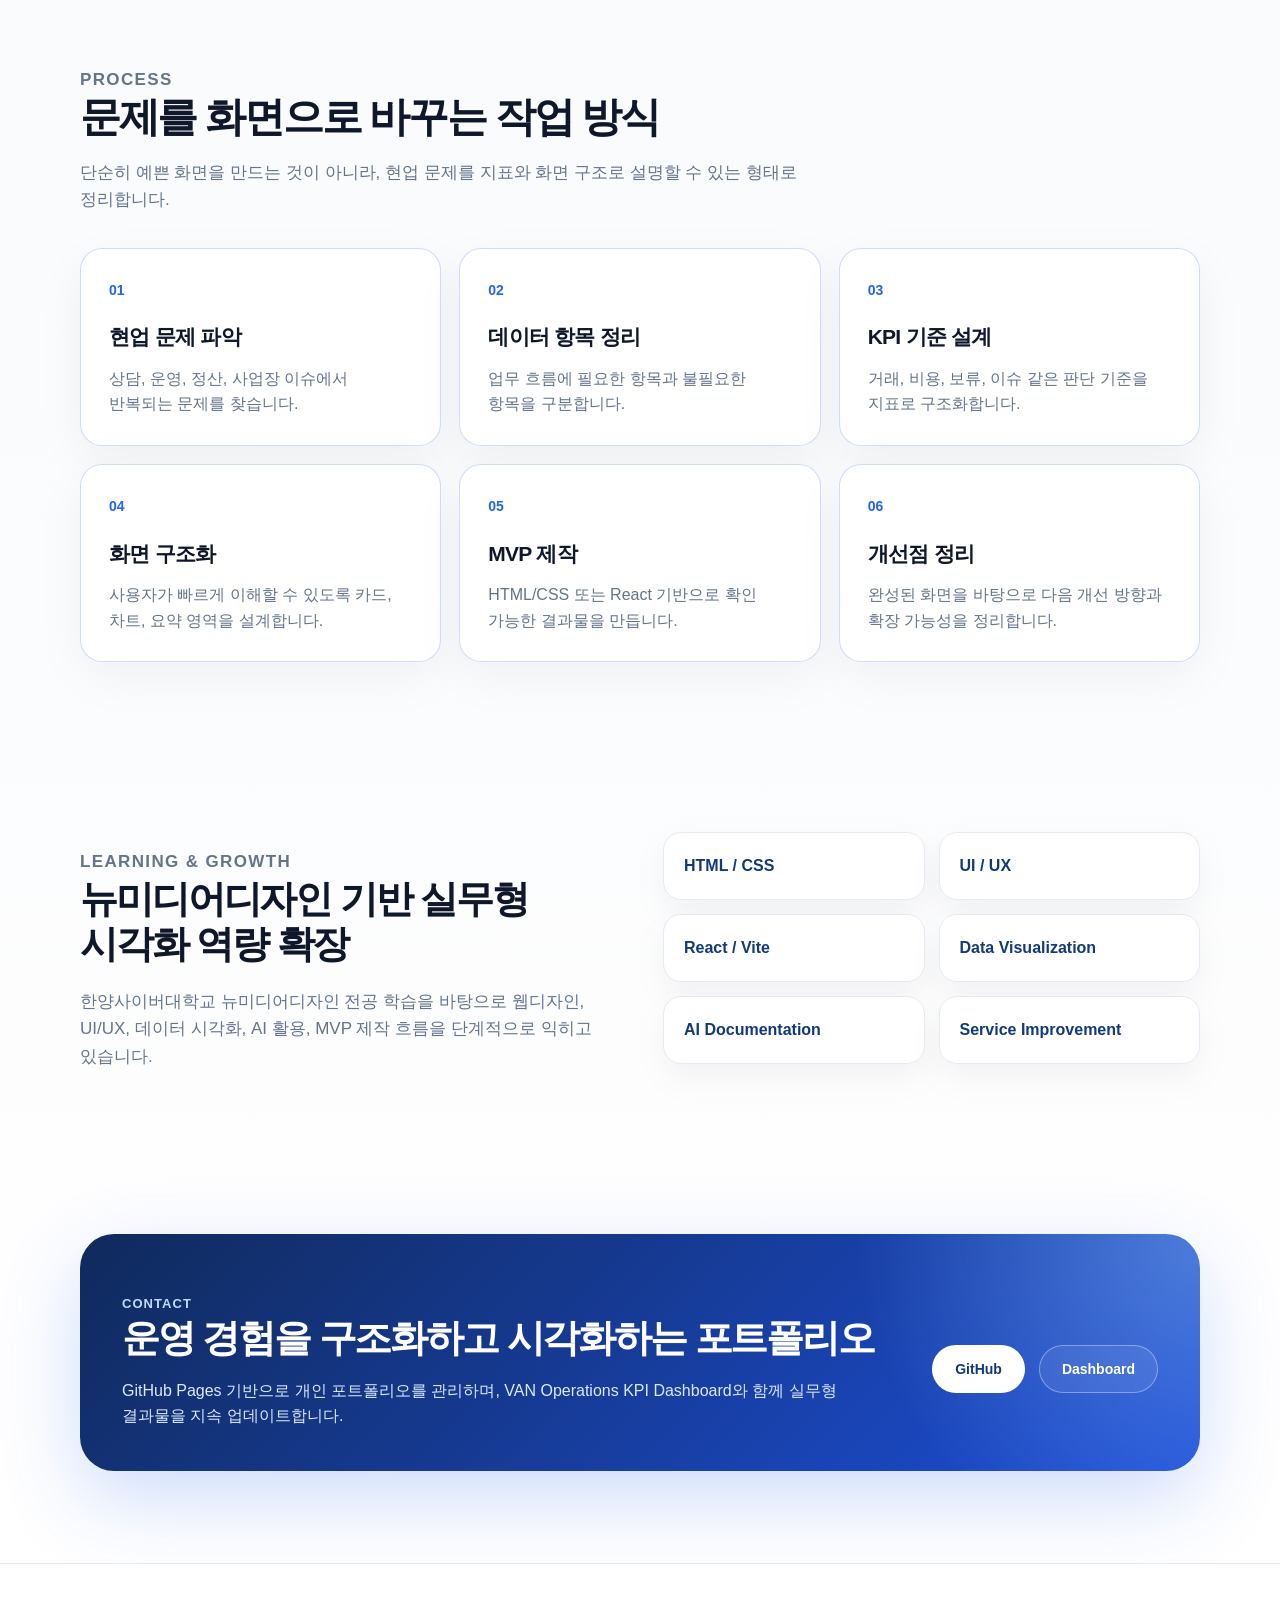
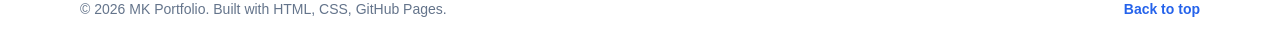
==== commit 224263ac: "Add final career positioning highlight" ====
--- a/index.html
+++ b/index.html
@@ -106,36 +106,38 @@
     </section>
 
     <section id="about" class="section about-section">
-      <div class="container two-column">
+  <div class="container about-layout">
+    <div class="about-heading">
+      <p class="section-kicker">About</p>
+      <h2>현업 운영 경험을 시각화 가능한 구조로 정리합니다.</h2>
+    </div>
+
+    <div class="about-content-grid">
+      <div class="profile-card">
+        <img src="./images/profile.jpg" alt="MK profile photo" />
         <div>
-         <p class="section-kicker">About</p>
-         <h2>현업 운영 경험을 시각화 가능한 구조로 정리합니다.</h2>
-
-         <div class="profile-card">
-         <img src="./images/profile.jpg" alt="MK profile photo" />
-         <div>
-         <strong>MK</strong>
-         <span>CS/VAN Operations · KPI Visualization</span>
-         </div>
-         </div>
-         </div>
-
-         <div class="text-block about-text-card">
-          <p>
-            CS/VAN 운영 업무를 실제로 경험하며
-            현장에서 발생하는 문의, 처리 흐름, 정산 이슈, 운영 비용, 
-            사업장별 문제를 시각화 하는 업무를 하고 있습니다.
-            개발자는 아니지만 운영 기획을 개선하고 설계하는 방법을 연구 중입니다.
-          </p>
-
-          <p>
-            현재는 뉴미디어디자인 전공 학습과 AI 도구 활용을 바탕으로
-            업무 데이터를 KPI, 화면 구조, 문서화, 대시보드 MVP 형태로
-            정리하는 역량을 강화하고 있습니다.
-          </p>
-        </div>
-      </div>
-    </section>
+          <strong>MK</strong>
+          <span>CS/VAN Operations · KPI Visualization</span>
+        </div>
+      </div>
+
+      <div class="text-block about-text-card">
+        <p>
+          CS/VAN 운영 업무를 실제로 경험하며 현장에서 발생하는 문의,
+          처리 흐름, 정산 이슈, 운영 비용, 사업장별 문제를 시각화 가능한
+          업무 구조로 정리하고 있습니다. 개발자는 아니지만 운영 기획을
+          개선하고 설계하는 방법을 연구 중입니다.
+        </p>
+
+        <p>
+          현재는 뉴미디어디자인 전공 학습과 AI 도구 활용을 바탕으로
+          업무 데이터를 KPI, 화면 구조, 문서화, 대시보드 MVP 형태로
+          정리하는 역량을 강화하고 있습니다.
+        </p>
+      </div>
+    </div>
+  </div>
+</section>
 
     <section id="capabilities" class="section">
       <div class="container">
--- a/style.css
+++ b/style.css
@@ -311,6 +311,32 @@
   padding-top: 72px;
 }
 
+.about-layout {
+  display: grid;
+  gap: 34px;
+}
+
+.about-heading {
+  max-width: 100%;
+}
+
+.about-heading h2 {
+  margin: 0;
+  color: var(--navy);
+  font-size: clamp(32px, 3.1vw, 44px);
+  line-height: 1.16;
+  letter-spacing: -0.055em;
+  word-break: keep-all;
+  white-space: nowrap;
+}
+
+.about-content-grid {
+  display: grid;
+  grid-template-columns: minmax(300px, 420px) minmax(0, 1fr);
+  gap: 72px;
+  align-items: center;
+}
+
 .two-column {
   display: grid;
   grid-template-columns: 0.88fr 1.12fr;
@@ -344,7 +370,6 @@
 .profile-card {
   width: 100%;
   max-width: 420px;
-  margin-top: 28px;
   overflow: hidden;
   border: 1px solid var(--line);
   border-radius: 30px;
@@ -355,7 +380,7 @@
 .profile-card img {
   display: block;
   width: 100%;
-  height: 420px;
+  height: 390px;
   object-fit: cover;
   object-position: center;
   border-bottom: 1px solid var(--line);
@@ -381,7 +406,9 @@
 }
 
 .about-text-card {
-  margin-top: 285px;
+  max-width: 620px;
+  margin-top: 0;
+  padding: 38px;
 }
 
 .section-heading {
@@ -1155,10 +1182,19 @@
 @media (max-width: 920px) {
   .hero-grid,
   .two-column,
+  .about-content-grid,
   .project-card,
   .learning-grid,
   .contact-card {
     grid-template-columns: 1fr;
+  }
+
+  .about-heading h2 {
+    white-space: normal;
+  }
+
+  .about-text-card {
+    max-width: 100%;
   }
 
   .card-grid,
@@ -1209,6 +1245,22 @@
     font-size: 16px;
   }
 
+  .about-heading h2 {
+    font-size: 34px;
+  }
+
+  .about-content-grid {
+    gap: 28px;
+  }
+
+  .profile-card {
+    max-width: 100%;
+  }
+
+  .profile-card img {
+    height: 360px;
+  }
+
   .metric-grid,
   .card-grid,
   .process-grid,
@@ -1245,6 +1297,14 @@
     font-size: 34px;
   }
 
+  .about-heading h2 {
+    font-size: 30px;
+  }
+
+  .profile-card img {
+    height: 320px;
+  }
+
   .career-title-row h1 {
     font-size: 42px;
   }
@@ -1260,7 +1320,9 @@
     width: 100%;
   }
 }
+
 /* Basic profile emphasis */
+
 .summary-block:first-child .summary-strip-title {
   font-size: 20px;
 }
@@ -1272,7 +1334,9 @@
 .summary-block:first-child dd {
   font-size: 17px;
 }
+
 /* Tool stack panel spacing */
+
 .tool-stack-panel {
   margin-top: 56px;
   padding-top: 44px;
@@ -1288,6 +1352,7 @@
 }
 
 /* Tool cards hover interaction */
+
 .tool-card {
   cursor: pointer;
   transition:
@@ -1315,6 +1380,7 @@
 }
 
 /* Print safety for tool cards */
+
 @media print {
   .tool-stack-panel {
     margin-top: 28px !important;
@@ -1325,24 +1391,25 @@
     box-shadow: none !important;
   }
 }
- /* Career final highlight text */
-.career-highlight-text {
-  color: var(--blue);
-  font-weight: 900;
-}
-/* Learning final note center alignment */
-.learning-note-wide {
-  text-align: center;
-}
-
-.learning-note-wide p {
-  text-align: center;
-  margin-left: auto;
-  margin-right: auto;
-}
+
+/* Career final highlight text */
 
 .career-highlight-text {
   display: inline-block;
   margin-top: 6px;
+  color: var(--blue);
+  font-weight: 900;
+  text-align: center;
+}
+
+/* Learning final note center alignment */
+
+.learning-note-wide {
+  text-align: center;
+}
+
+.learning-note-wide p {
+  margin-left: auto;
+  margin-right: auto;
   text-align: center;
 }
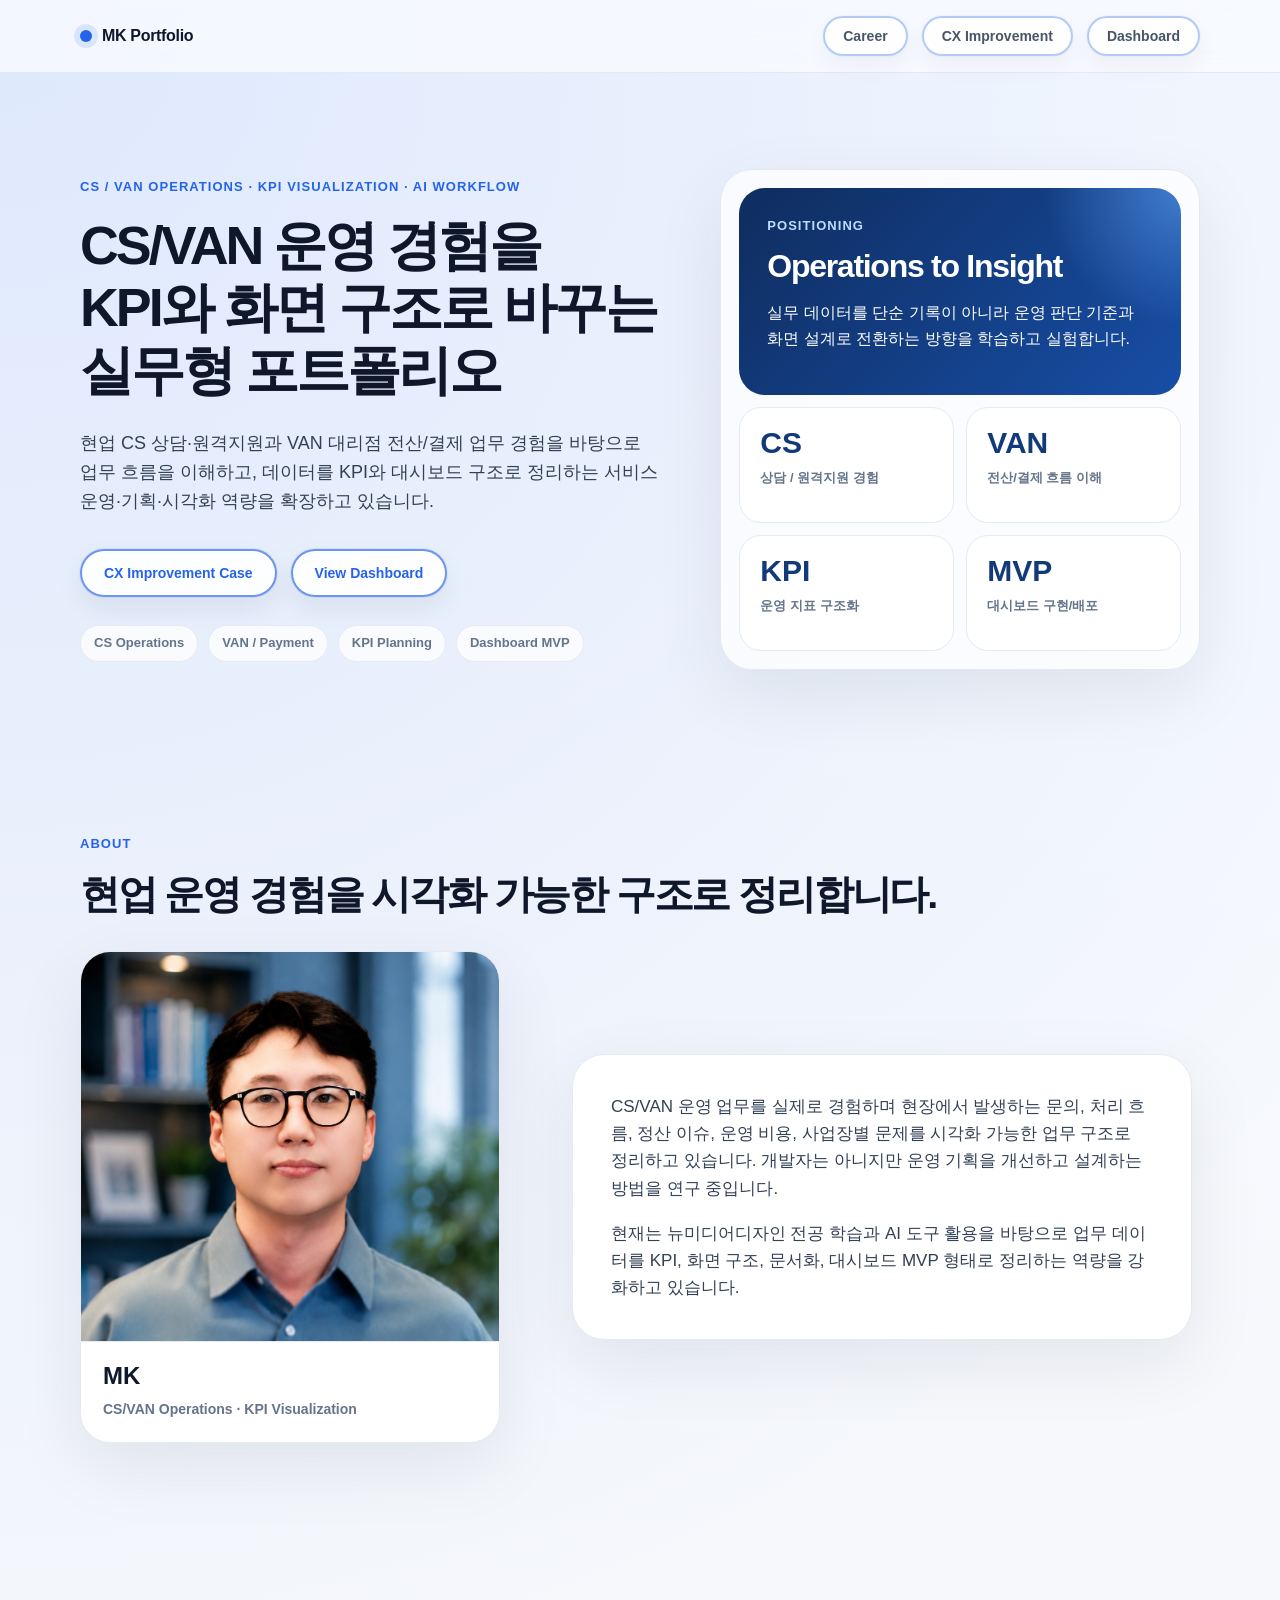
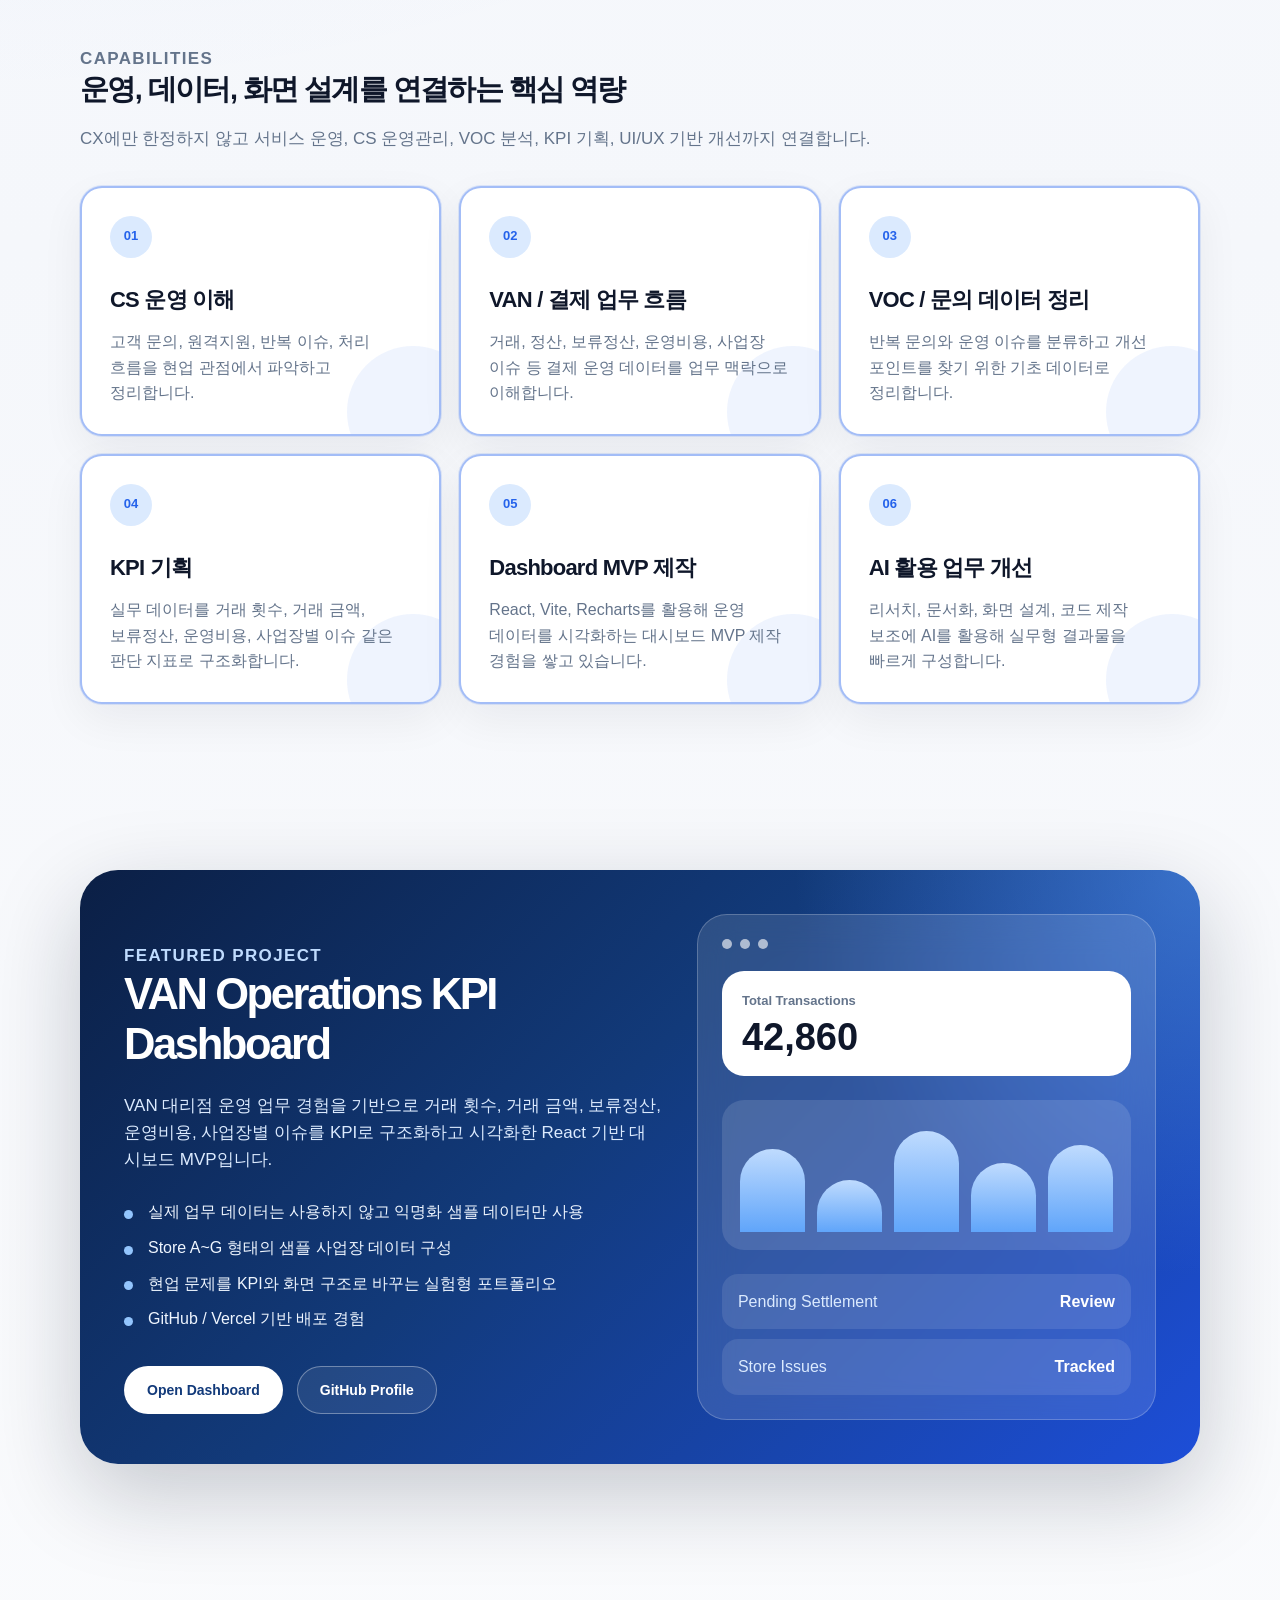
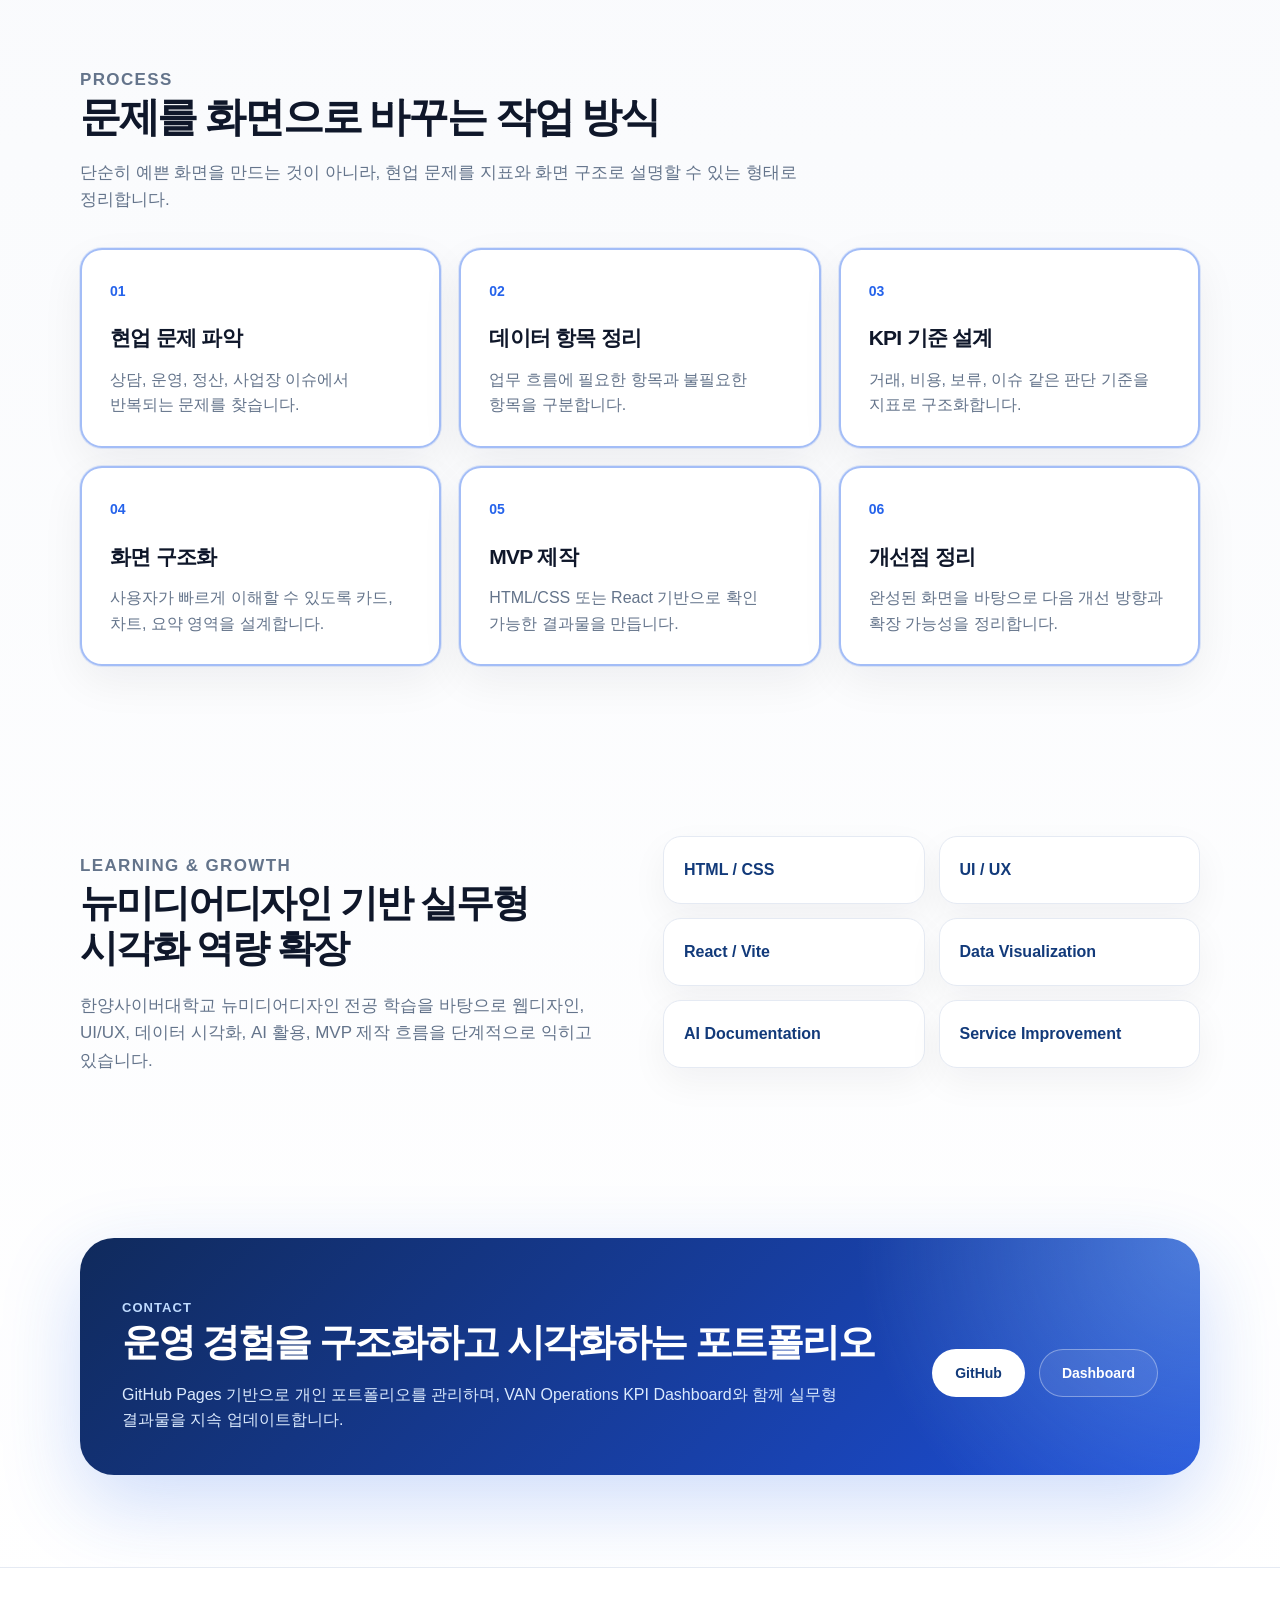
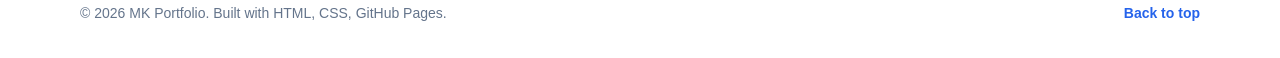
==== commit d80e46b1: "Refine portfolio navigation and interaction styles" ====
--- a/index.html
+++ b/index.html
@@ -22,14 +22,17 @@
         MK Portfolio
       </a>
 
-      <nav class="nav">
-      <a href="#about">About</a>
-      <a href="#capabilities">Capabilities</a>
-      <a href="#project">Project</a>
-      <a href="#process">Process</a>
-      <a href="./career.html">Career</a>
-      <a href="#contact">Contact</a>
-     </nav>
+      <nav class="nav" aria-label="Portfolio navigation">
+        <a href="career.html">Career</a>
+        <a href="cx-improvement.html">CX Improvement</a>
+        <a
+          href="https://van-operations-kpi-dashboard.vercel.app"
+          target="_blank"
+          rel="noreferrer"
+        >
+          Dashboard
+        </a>
+      </nav>
     </div>
   </header>
 
@@ -48,19 +51,19 @@
           </p>
 
           <div class="hero-actions">
-         <a
-         class="btn btn-primary"
-         href="https://van-operations-kpi-dashboard.vercel.app"
-         target="_blank"
-         rel="noopener noreferrer"
-         >
-         View Dashboard
-         </a>
-
-         <a class="btn btn-secondary" href="./career.html">
-         Career Profile
-         </a>
-         </div>
+            <a class="btn btn-primary" href="cx-improvement.html">
+              CX Improvement Case
+            </a>
+
+            <a
+              class="btn btn-secondary"
+              href="https://van-operations-kpi-dashboard.vercel.app"
+              target="_blank"
+              rel="noreferrer"
+            >
+              View Dashboard
+            </a>
+          </div>
 
           <div class="hero-tags" aria-label="core keywords">
             <span>CS Operations</span>
@@ -106,38 +109,38 @@
     </section>
 
     <section id="about" class="section about-section">
-  <div class="container about-layout">
-    <div class="about-heading">
-      <p class="section-kicker">About</p>
-      <h2>현업 운영 경험을 시각화 가능한 구조로 정리합니다.</h2>
-    </div>
-
-    <div class="about-content-grid">
-      <div class="profile-card">
-        <img src="./images/profile.jpg" alt="MK profile photo" />
-        <div>
-          <strong>MK</strong>
-          <span>CS/VAN Operations · KPI Visualization</span>
-        </div>
-      </div>
-
-      <div class="text-block about-text-card">
-        <p>
-          CS/VAN 운영 업무를 실제로 경험하며 현장에서 발생하는 문의,
-          처리 흐름, 정산 이슈, 운영 비용, 사업장별 문제를 시각화 가능한
-          업무 구조로 정리하고 있습니다. 개발자는 아니지만 운영 기획을
-          개선하고 설계하는 방법을 연구 중입니다.
-        </p>
-
-        <p>
-          현재는 뉴미디어디자인 전공 학습과 AI 도구 활용을 바탕으로
-          업무 데이터를 KPI, 화면 구조, 문서화, 대시보드 MVP 형태로
-          정리하는 역량을 강화하고 있습니다.
-        </p>
-      </div>
-    </div>
-  </div>
-</section>
+      <div class="container about-layout">
+        <div class="about-heading">
+          <p class="section-kicker">About</p>
+          <h2>현업 운영 경험을 시각화 가능한 구조로 정리합니다.</h2>
+        </div>
+
+        <div class="about-content-grid">
+          <div class="profile-card">
+            <img src="./images/profile.jpg" alt="MK profile photo" />
+            <div>
+              <strong>MK</strong>
+              <span>CS/VAN Operations · KPI Visualization</span>
+            </div>
+          </div>
+
+          <div class="text-block about-text-card">
+            <p>
+              CS/VAN 운영 업무를 실제로 경험하며 현장에서 발생하는 문의,
+              처리 흐름, 정산 이슈, 운영 비용, 사업장별 문제를 시각화 가능한
+              업무 구조로 정리하고 있습니다. 개발자는 아니지만 운영 기획을
+              개선하고 설계하는 방법을 연구 중입니다.
+            </p>
+
+            <p>
+              현재는 뉴미디어디자인 전공 학습과 AI 도구 활용을 바탕으로
+              업무 데이터를 KPI, 화면 구조, 문서화, 대시보드 MVP 형태로
+              정리하는 역량을 강화하고 있습니다.
+            </p>
+          </div>
+        </div>
+      </div>
+    </section>
 
     <section id="capabilities" class="section">
       <div class="container">
--- a/style.css
+++ b/style.css
@@ -1065,6 +1065,22 @@
     display: none !important;
   }
 
+    .career-highlight-text {
+    display: block !important;
+    max-width: 760px !important;
+    margin: 8px auto 0 !important;
+    font-size: 13px !important;
+    line-height: 1.75 !important;
+    text-align: center !important;
+    word-break: keep-all !important;
+    overflow-wrap: normal !important;
+    white-space: normal !important;
+  }
+
+  .print-break {
+    display: block !important;
+  }
+
   body {
     background: #ffffff !important;
     color: var(--navy) !important;
@@ -1392,14 +1408,213 @@
   }
 }
 
+@media print {
+  /* Portfolio print optimization */
+
+  .hero {
+    padding-top: 24px !important;
+  }
+
+  .hero-grid,
+  .about-content-grid,
+  .project-card,
+  .learning-grid,
+  .contact-card {
+    display: block !important;
+  }
+
+  .hero-panel,
+  .profile-card img,
+  .dashboard-preview,
+  .contact-actions,
+  .project-actions {
+    display: none !important;
+  }
+
+  .profile-card {
+    max-width: 100% !important;
+    margin: 0 !important;
+    border: 1px solid #d1d5db !important;
+    border-radius: 12px !important;
+    background: #ffffff !important;
+    box-shadow: none !important;
+  }
+
+  .profile-card div {
+    padding: 12px 14px !important;
+  }
+
+  .profile-card strong {
+    font-size: 15px !important;
+  }
+
+  .profile-card span {
+    margin-top: 4px !important;
+    font-size: 11px !important;
+  }
+
+  .about-heading h2,
+  .hero h1,
+  .section-heading h2,
+  .project-content h2,
+  .learning-grid h2,
+  .contact-card h2 {
+    color: #111827 !important;
+    font-size: 22px !important;
+    line-height: 1.35 !important;
+    letter-spacing: -0.03em !important;
+    white-space: normal !important;
+  }
+
+  .eyebrow,
+  .section-kicker,
+  .section-kicker.light {
+    color: #1d4ed8 !important;
+    font-size: 10px !important;
+    margin-bottom: 8px !important;
+  }
+
+  .hero-description,
+  .project-content p,
+  .learning-grid p,
+  .contact-card p,
+  .text-block p,
+  .info-card p,
+  .process-card p {
+    color: #374151 !important;
+    font-size: 12px !important;
+    line-height: 1.65 !important;
+  }
+
+  .about-layout,
+  .about-content-grid,
+  .learning-grid {
+    gap: 14px !important;
+  }
+
+  .text-block,
+  .info-card,
+  .process-card,
+  .project-card,
+  .contact-card,
+  .learning-note,
+  .learning-note-wide {
+    padding: 14px !important;
+    border: 1px solid #d1d5db !important;
+    border-radius: 12px !important;
+    background: #ffffff !important;
+    color: #111827 !important;
+    box-shadow: none !important;
+    break-inside: avoid !important;
+    page-break-inside: avoid !important;
+  }
+
+  .project-card,
+  .contact-card {
+    background: #ffffff !important;
+  }
+
+  .project-content h2,
+  .contact-card h2 {
+    color: #111827 !important;
+  }
+
+  .project-content p,
+  .contact-card p,
+  .project-list li {
+    color: #374151 !important;
+  }
+
+  .project-list {
+    margin-top: 10px !important;
+    gap: 6px !important;
+  }
+
+  .project-list li {
+    padding-left: 14px !important;
+    font-size: 12px !important;
+    line-height: 1.55 !important;
+  }
+
+  .project-list li::before {
+    top: 0.62em !important;
+    width: 5px !important;
+    height: 5px !important;
+    background: #2563eb !important;
+  }
+
+  .card-grid,
+  .process-grid {
+    display: grid !important;
+    grid-template-columns: repeat(2, 1fr) !important;
+    gap: 8px !important;
+  }
+
+  .info-card,
+  .process-card {
+    min-height: auto !important;
+  }
+
+  .info-card::after {
+    display: none !important;
+  }
+
+  .info-card h3,
+  .process-card h3 {
+    color: #111827 !important;
+    margin: 8px 0 4px !important;
+    font-size: 14px !important;
+    line-height: 1.35 !important;
+  }
+
+  .card-number,
+  .process-card span {
+    color: #1d4ed8 !important;
+    background: transparent !important;
+    font-size: 10px !important;
+    font-weight: 900 !important;
+  }
+
+  .card-number {
+    width: auto !important;
+    height: auto !important;
+    display: inline !important;
+  }
+
+  .learning-list {
+    display: grid !important;
+    grid-template-columns: repeat(2, 1fr) !important;
+    gap: 6px !important;
+  }
+
+  .learning-list span {
+    min-height: auto !important;
+    padding: 8px 10px !important;
+    border: 1px solid #d1d5db !important;
+    border-radius: 10px !important;
+    background: #ffffff !important;
+    color: #111827 !important;
+    box-shadow: none !important;
+    font-size: 11px !important;
+  }
+}
+
 /* Career final highlight text */
 
 .career-highlight-text {
-  display: inline-block;
-  margin-top: 6px;
+  display: block;
+  max-width: 820px;
+  margin: 8px auto 0;
   color: var(--blue);
   font-weight: 900;
+  line-height: 1.75;
   text-align: center;
+  word-break: keep-all;
+  overflow-wrap: normal;
+}
+
+.print-break {
+  display: none;
 }
 
 /* Learning final note center alignment */
@@ -1412,4 +1627,131 @@
   margin-left: auto;
   margin-right: auto;
   text-align: center;
+}
+
+/* Final interaction polish - homepage */
+#capabilities .info-card,
+#experience .info-card,
+.process-card,
+.tool-card {
+  border: 2px solid rgba(37, 99, 235, 0.42);
+  background: var(--surface);
+  box-shadow:
+    0 0 0 1px rgba(37, 99, 235, 0.12),
+    0 16px 44px rgba(15, 23, 42, 0.06);
+  transition:
+    transform 0.22s ease,
+    box-shadow 0.22s ease,
+    border-color 0.22s ease,
+    background 0.22s ease,
+    color 0.22s ease;
+}
+
+@media (hover: hover) and (pointer: fine) {
+  #capabilities .info-card:hover,
+  #experience .info-card:hover,
+  .process-card:hover,
+  .tool-card:hover {
+    transform: translateY(-4px);
+    color: var(--text);
+    border-color: rgba(37, 99, 235, 0.68);
+    background: var(--surface);
+    box-shadow:
+      0 0 0 3px rgba(37, 99, 235, 0.1),
+      0 24px 58px rgba(15, 23, 42, 0.11);
+  }
+
+  #capabilities .info-card:hover h3,
+  #capabilities .info-card:hover p,
+  #experience .info-card:hover h3,
+  #experience .info-card:hover p,
+  .process-card:hover h3,
+  .process-card:hover p,
+  .tool-card:hover h3,
+  .tool-card:hover p,
+  .tool-card:hover span {
+    color: inherit;
+  }
+
+  #capabilities .info-card:hover .card-number,
+  #experience .info-card:hover .card-number {
+    color: var(--blue);
+    background: var(--blue-light);
+  }
+}
+
+#capabilities .info-card:active,
+#experience .info-card:active,
+.process-card:active,
+.tool-card:active {
+  transform: translateY(-1px);
+}
+
+/* Hero action buttons */
+.hero-actions .btn-primary,
+.hero-actions .btn-secondary {
+  color: var(--blue);
+  background: rgba(255, 255, 255, 0.92);
+  border: 2px solid rgba(37, 99, 235, 0.68);
+  box-shadow:
+    0 0 0 1px rgba(37, 99, 235, 0.08),
+    0 12px 28px rgba(15, 23, 42, 0.07);
+}
+
+@media (hover: hover) and (pointer: fine) {
+  .hero-actions .btn-primary:hover,
+  .hero-actions .btn-secondary:hover {
+    transform: translateY(-3px);
+    color: var(--blue-deep);
+    background: rgba(37, 99, 235, 0.06);
+    border-color: rgba(37, 99, 235, 0.86);
+    box-shadow:
+      0 0 0 3px rgba(37, 99, 235, 0.1),
+      0 18px 38px rgba(15, 23, 42, 0.1);
+  }
+}
+
+.hero-actions .btn-primary:active,
+.hero-actions .btn-secondary:active {
+  transform: translateY(-1px);
+}
+
+/* Header navigation buttons */
+.site-header .nav {
+  gap: 14px;
+}
+
+.site-header .nav a {
+  display: inline-flex;
+  align-items: center;
+  justify-content: center;
+  min-height: 40px;
+  padding: 0 18px;
+  border: 2px solid rgba(37, 99, 235, 0.34);
+  border-radius: 999px;
+  background: rgba(255, 255, 255, 0.82);
+  color: #475569;
+  font-size: 14px;
+  font-weight: 900;
+  box-shadow:
+    0 0 0 1px rgba(37, 99, 235, 0.04),
+    0 10px 24px rgba(15, 23, 42, 0.045);
+  transition:
+    transform 0.2s ease,
+    color 0.2s ease,
+    background 0.2s ease,
+    border-color 0.2s ease,
+    box-shadow 0.2s ease;
+}
+
+@media (hover: hover) and (pointer: fine) {
+  .site-header .nav a:hover {
+    transform: translateY(-2px);
+    color: var(--blue);
+    background: rgba(37, 99, 235, 0.06);
+    border-color: rgba(37, 99, 235, 0.72);
+    box-shadow:
+      0 0 0 3px rgba(37, 99, 235, 0.08),
+      0 16px 34px rgba(15, 23, 42, 0.08);
+  }
 }
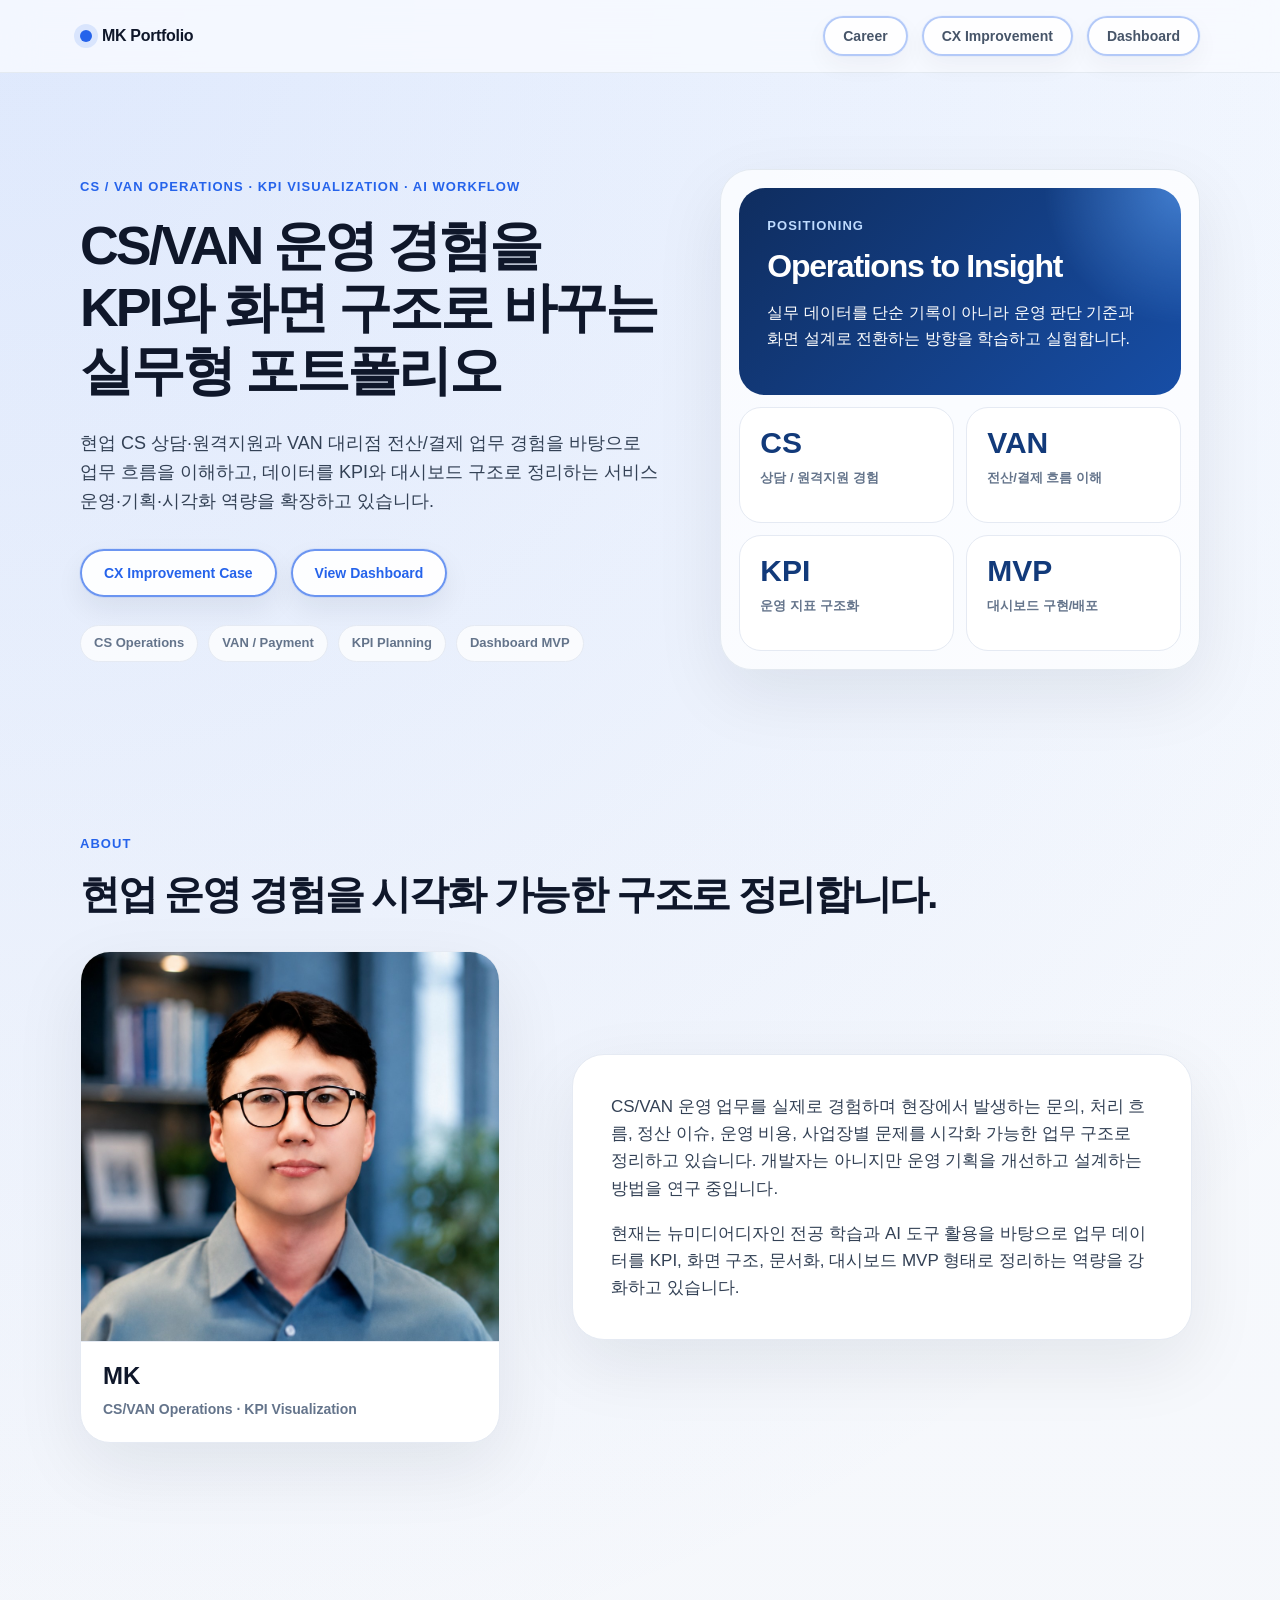
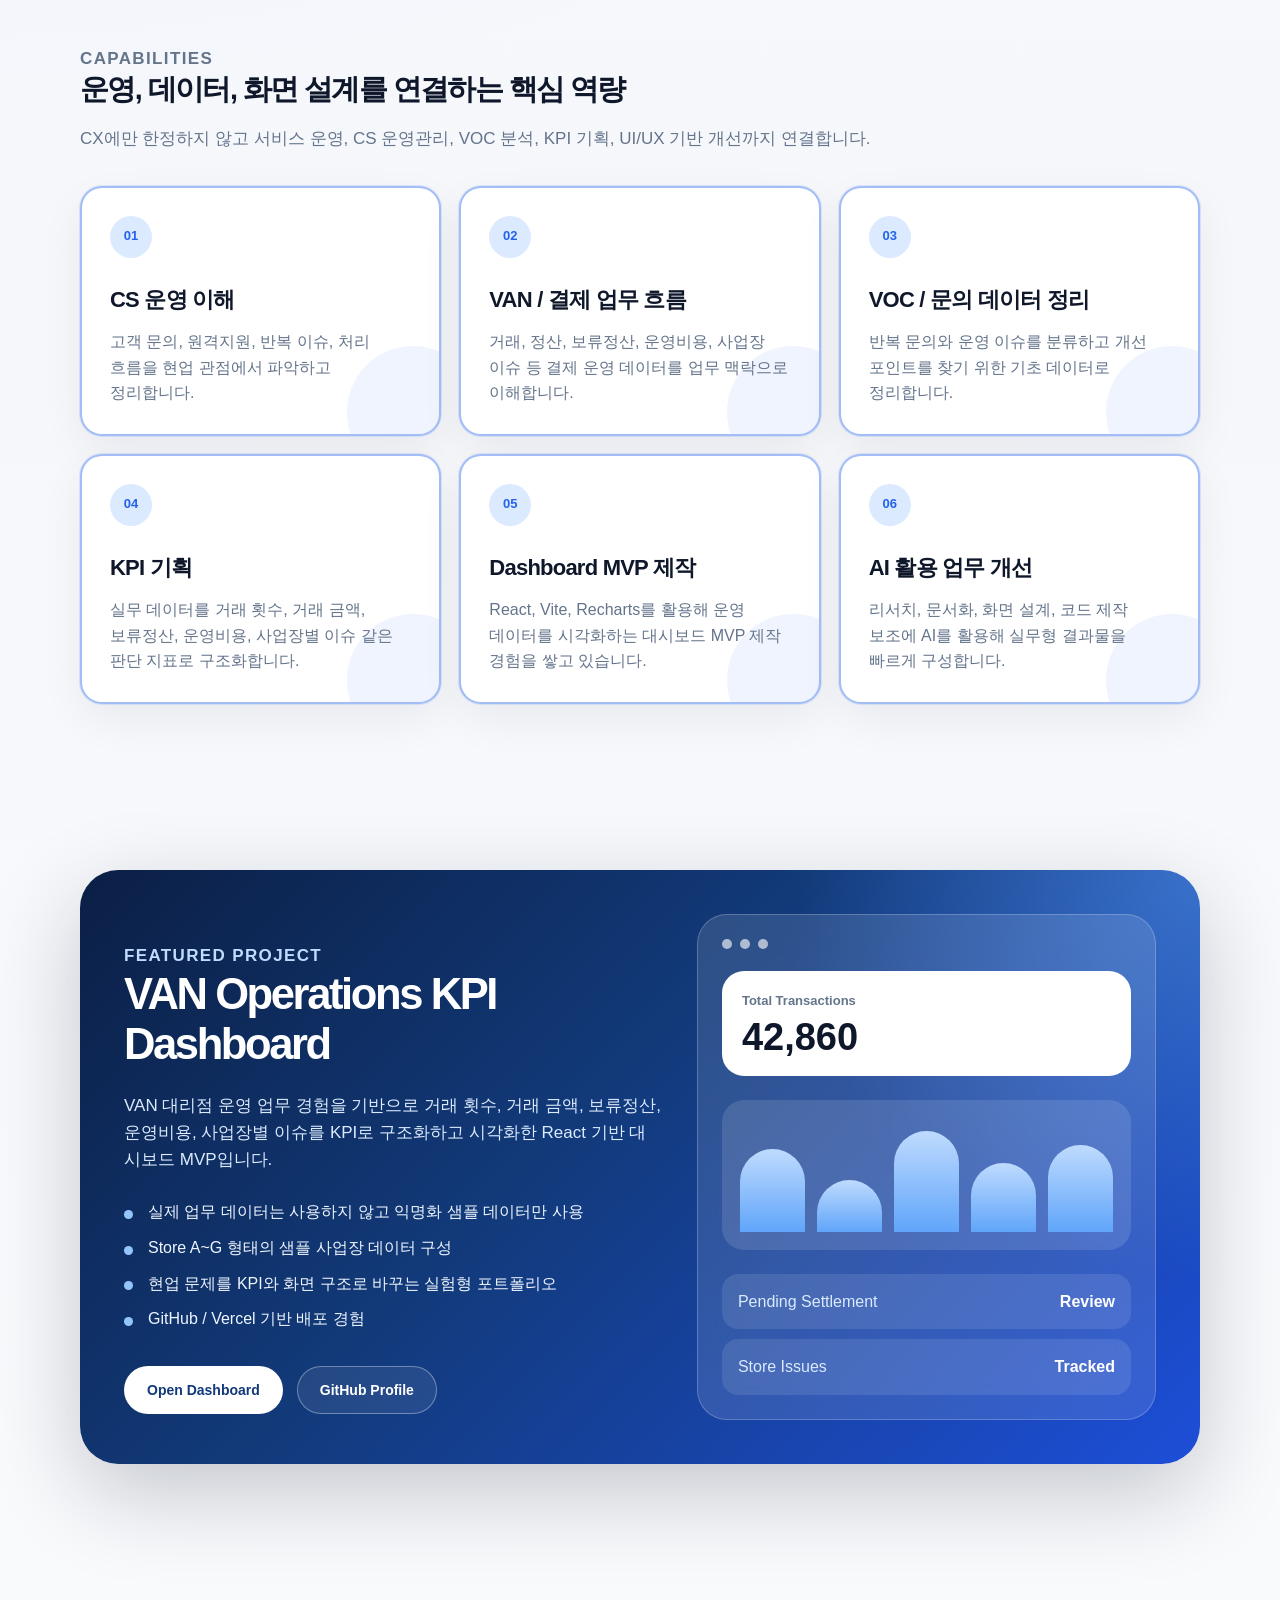
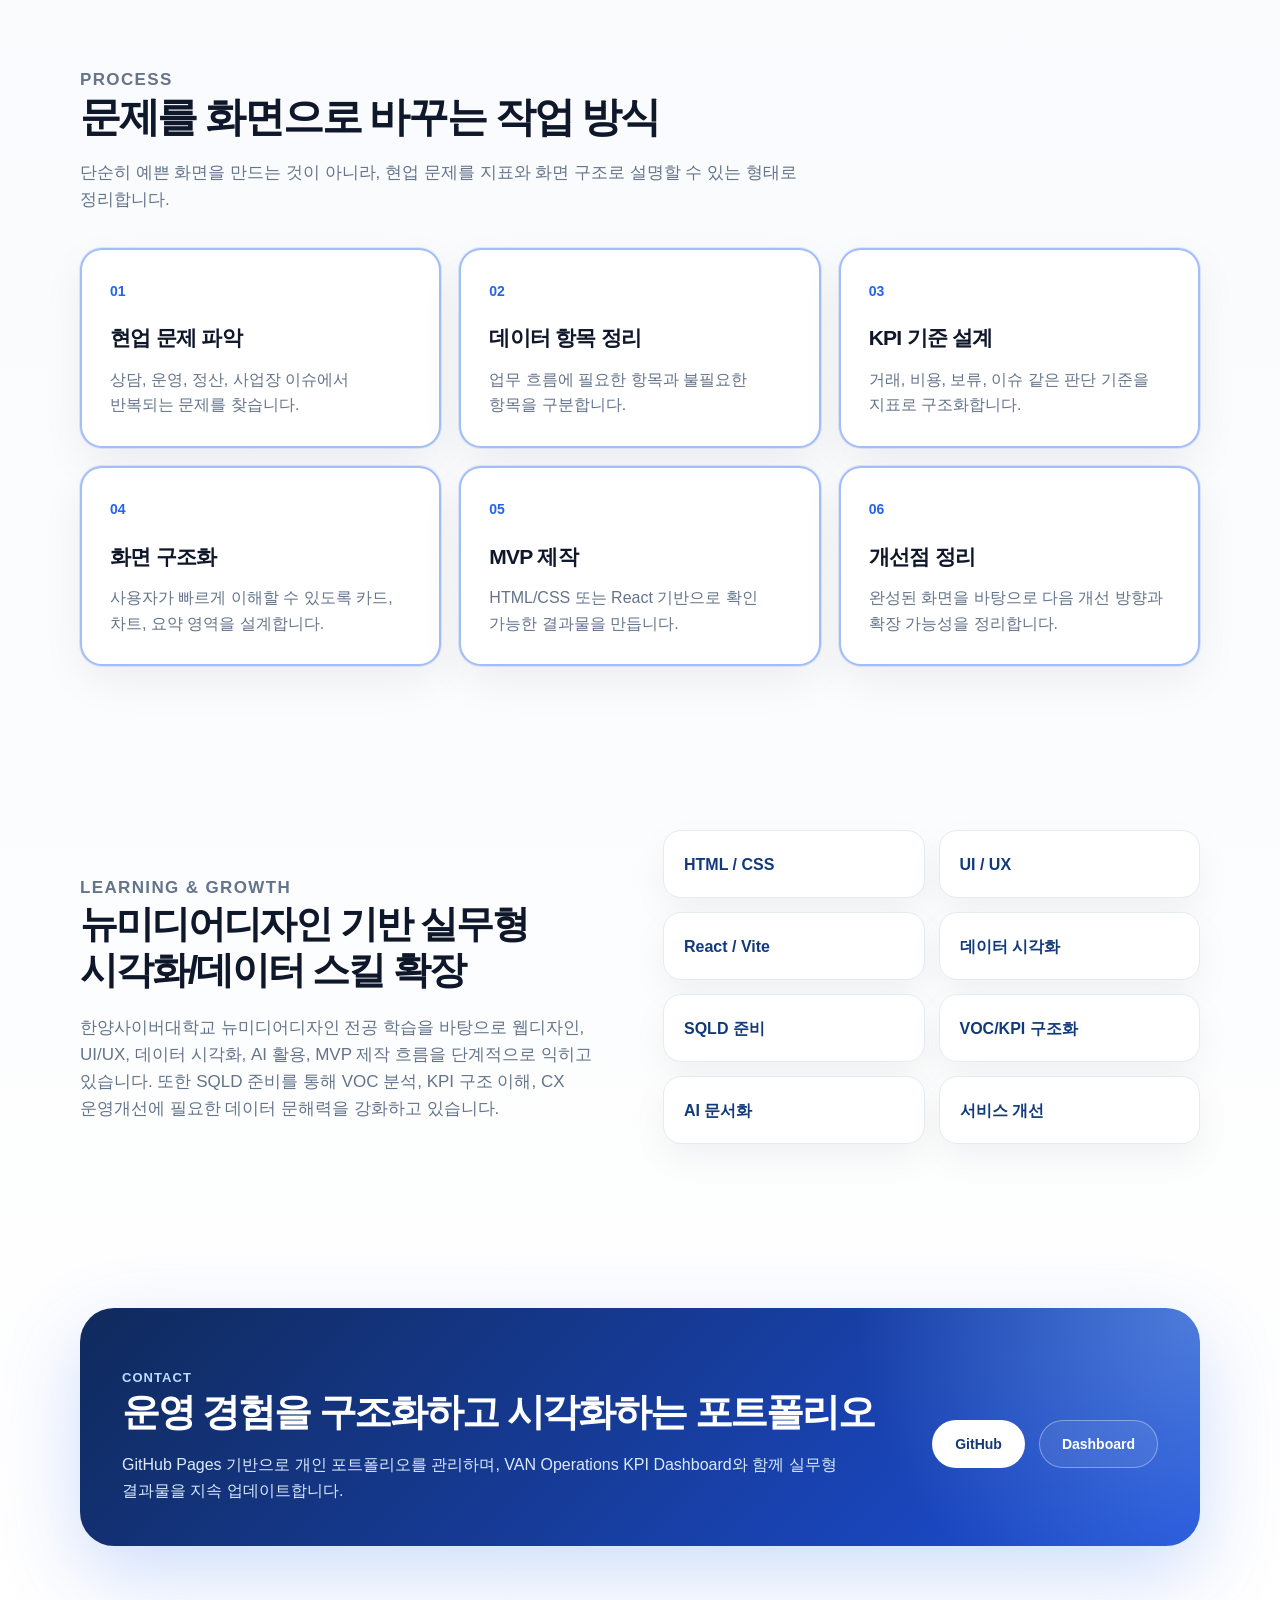
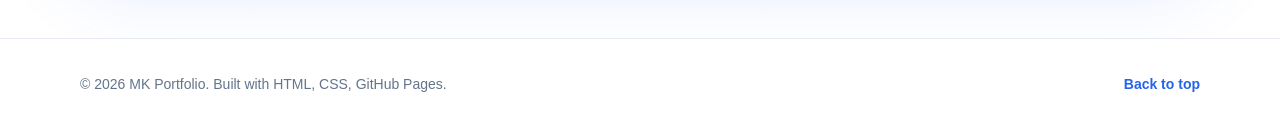
==== commit 4bc89521: "Add SQLD preparation context to portfolio home" ====
--- a/index.html
+++ b/index.html
@@ -342,23 +342,27 @@
       <div class="container learning-grid">
         <div>
           <p class="section-kicker">Learning & Growth</p>
-          <h2>뉴미디어디자인 기반 실무형 시각화 역량 확장</h2>
+          <h2>뉴미디어디자인 기반 실무형 시각화/데이터 스킬 확장</h2>
           <p>
-            한양사이버대학교 뉴미디어디자인 전공 학습을 바탕으로 웹디자인,
-            UI/UX, 데이터 시각화, AI 활용, MVP 제작 흐름을 단계적으로 익히고 있습니다.
+            한양사이버대학교 뉴미디어디자인 전공 학습을 바탕으로 웹디자인, 
+            UI/UX, 데이터 시각화, AI 활용, MVP 제작 흐름을 단계적으로 익히고 있습니다. 
+            또한 SQLD 준비를 통해 VOC 분석, KPI 구조 이해, 
+            CX 운영개선에 필요한 데이터 문해력을 강화하고 있습니다.
           </p>
         </div>
 
         <div class="learning-list">
-          <span>HTML / CSS</span>
-          <span>UI / UX</span>
-          <span>React / Vite</span>
-          <span>Data Visualization</span>
-          <span>AI Documentation</span>
-          <span>Service Improvement</span>
-        </div>
-      </div>
-    </section>
+            <span>HTML / CSS</span>
+            <span>UI / UX</span>
+            <span>React / Vite</span>
+            <span>데이터 시각화</span>
+            <span>SQLD 준비</span>
+            <span>VOC/KPI 구조화</span>
+            <span>AI 문서화</span>
+            <span>서비스 개선</span>
+          </div>
+         </div>
+        </section>
 
     <section id="contact" class="section contact-section">
       <div class="container contact-card">
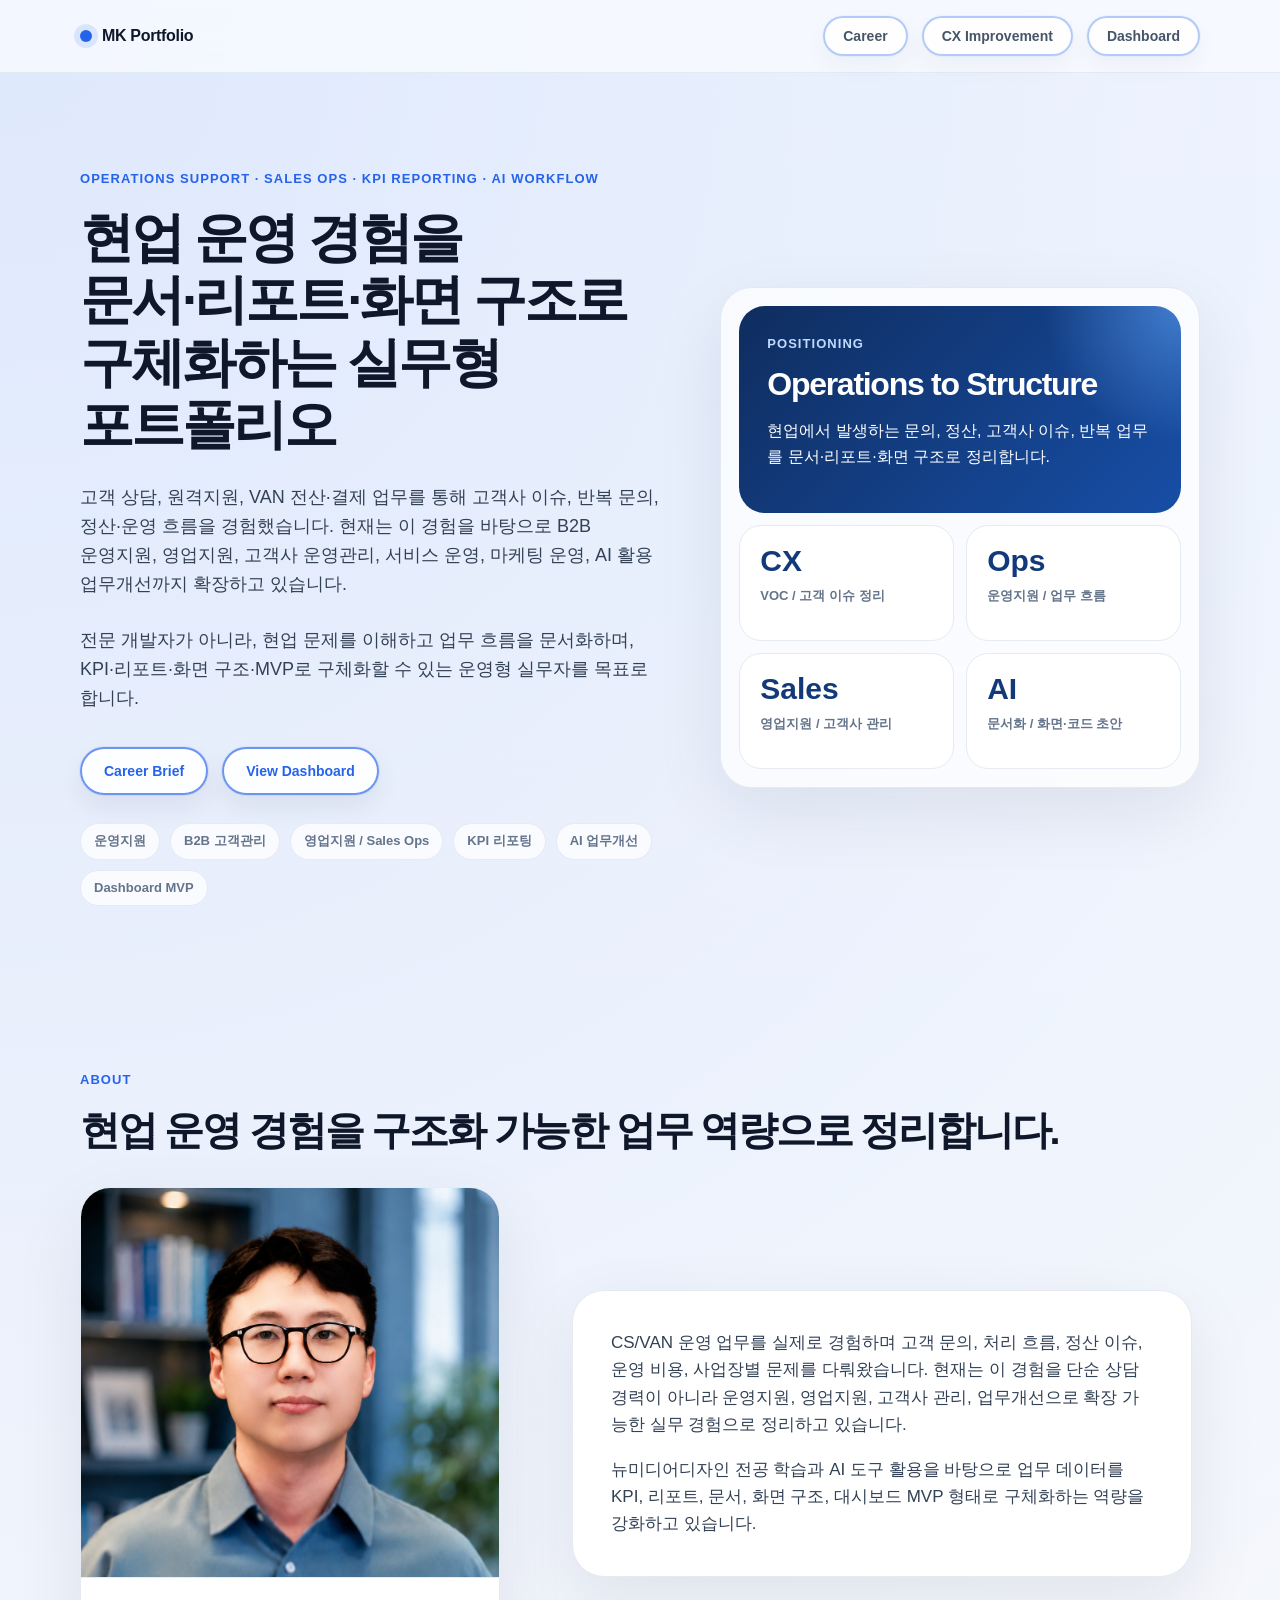
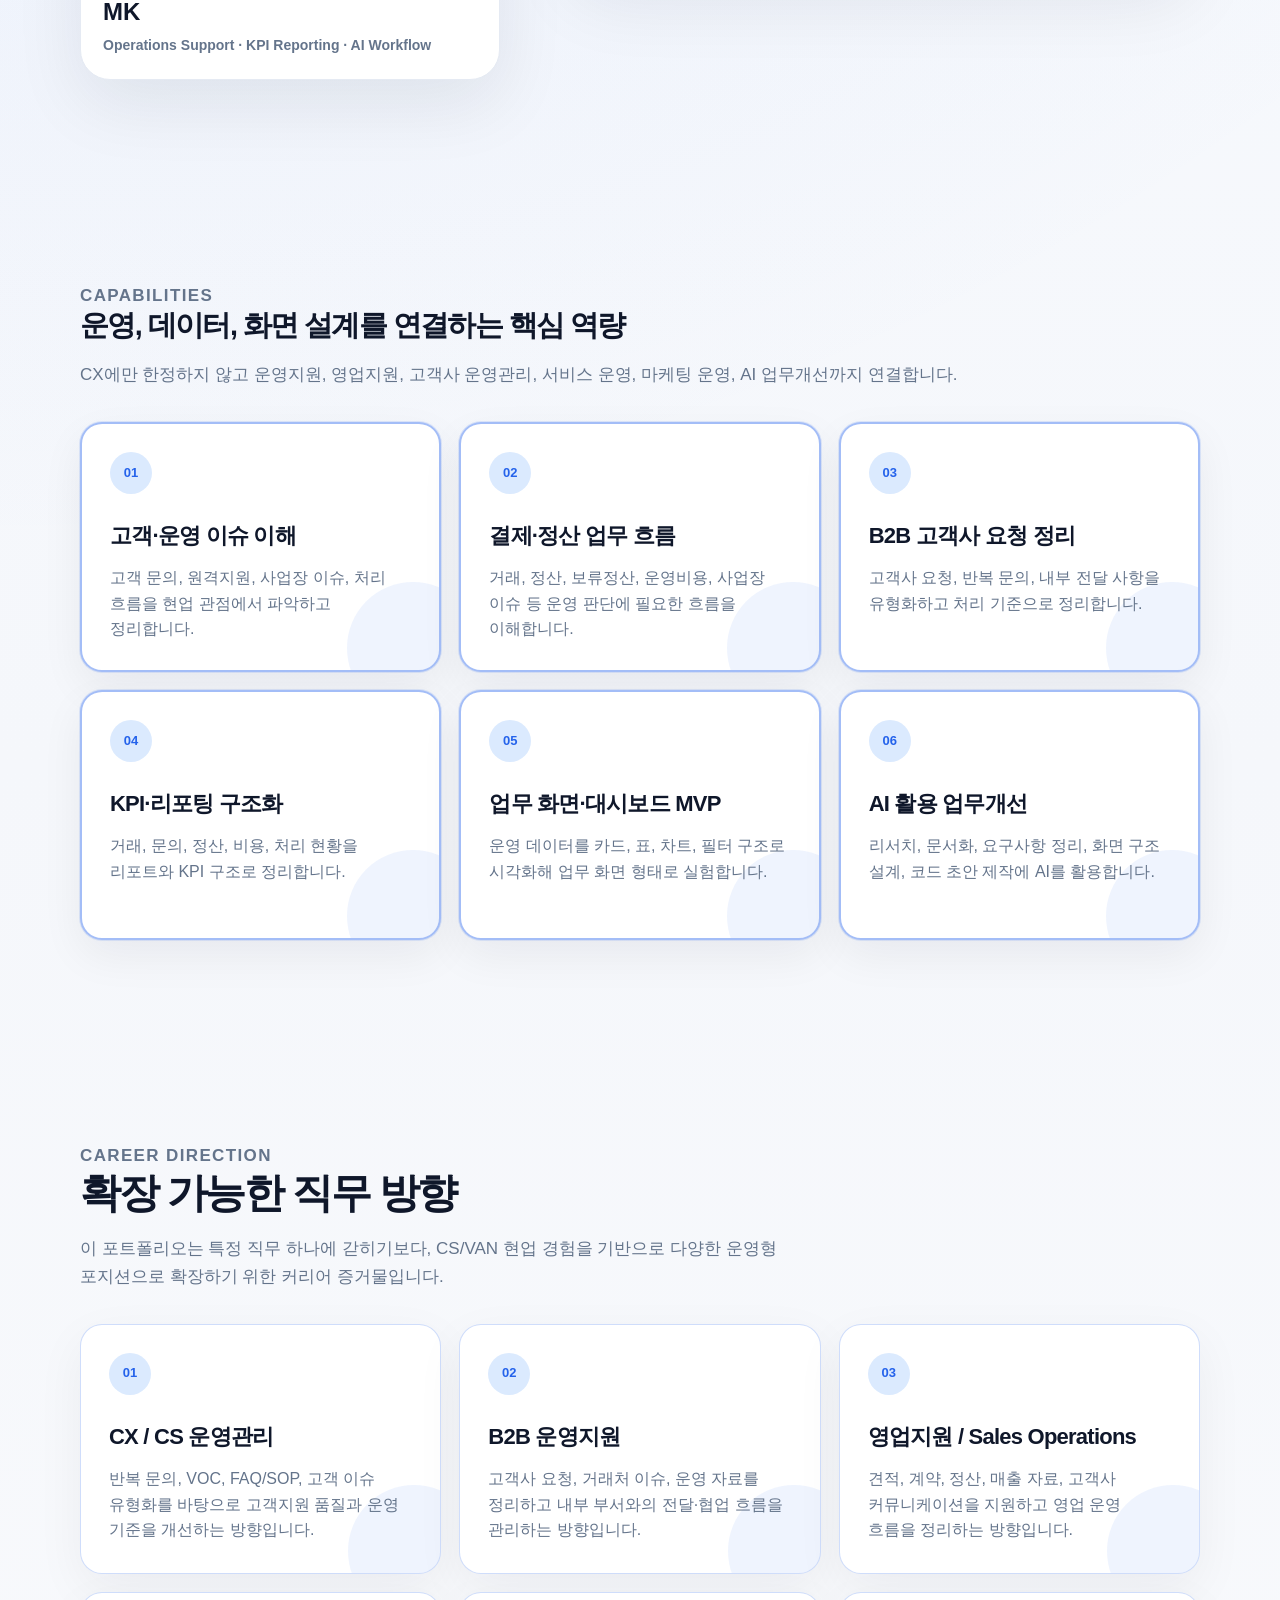
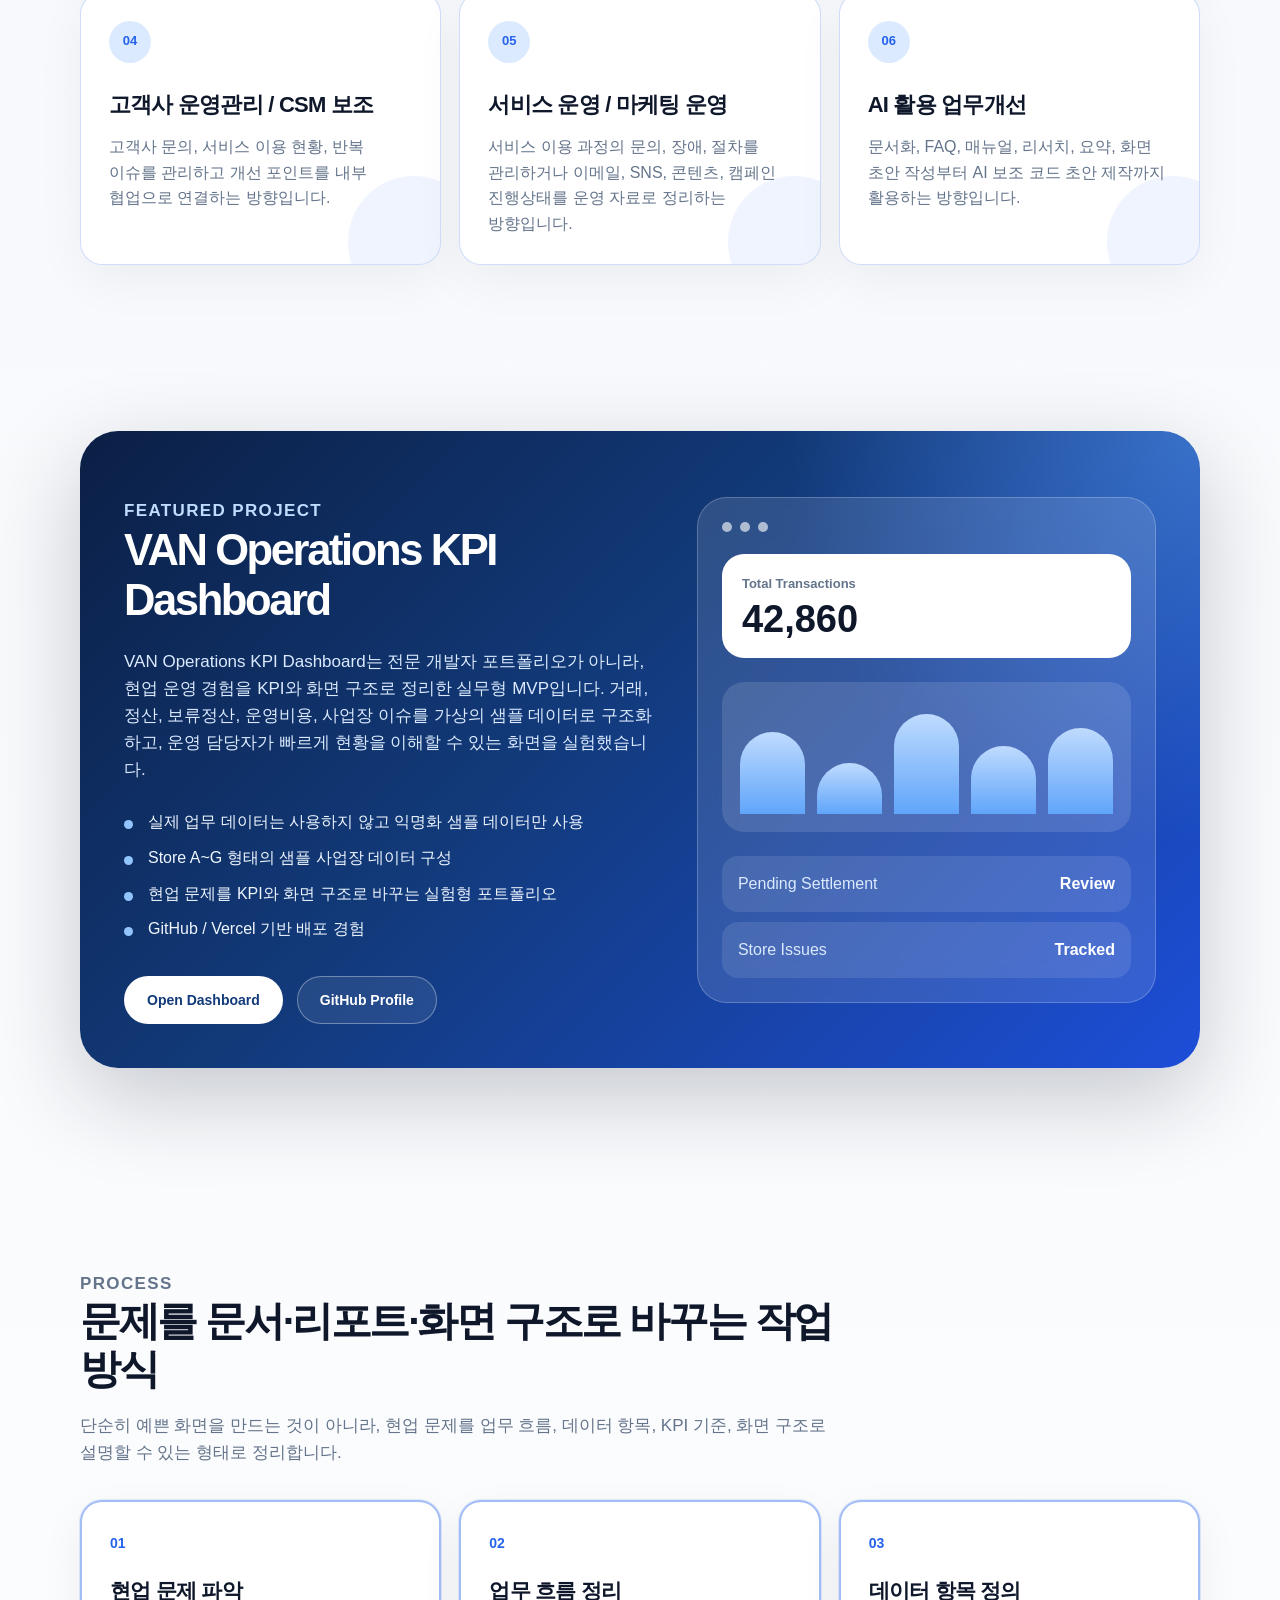
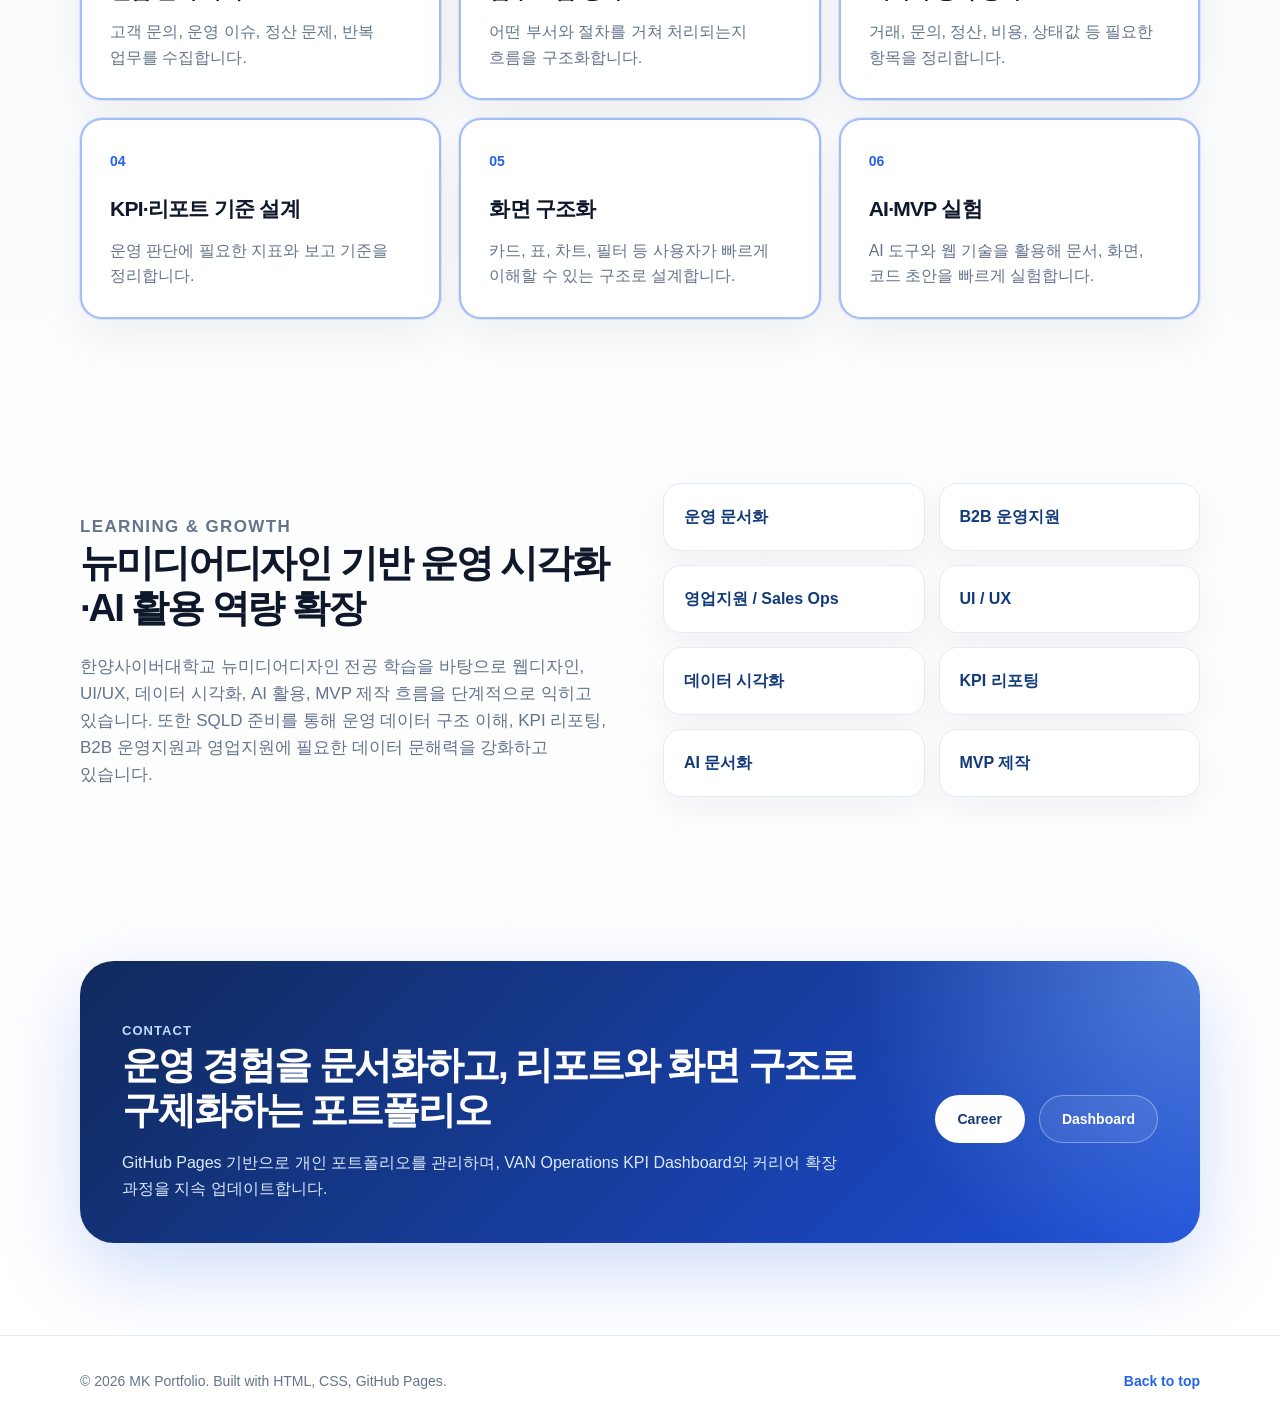
==== commit 9d8edd10: "Update portfolio homepage positioning" ====
--- a/index.html
+++ b/index.html
@@ -4,11 +4,11 @@
   <meta charset="UTF-8" />
   <meta name="viewport" content="width=device-width, initial-scale=1.0" />
 
-  <title>MK Portfolio | Operations & KPI Visualization</title>
+  <title>MK Portfolio | Operations, Workflow & AI</title>
 
   <meta
     name="description"
-    content="CS/VAN 운영 경험을 바탕으로 KPI 기획, 데이터 시각화, UI/UX 학습, AI 활용 역량을 연결하는 MK의 포트폴리오입니다."
+    content="CS/VAN 운영지원 경험을 바탕으로 B2B 운영지원, 영업지원, 고객사 운영관리, 업무 프로세스 개선, KPI 리포팅, 데이터 시각화, AI 활용 업무개선 역량을 연결하는 MK의 포트폴리오입니다."
   />
 
   <link rel="stylesheet" href="./style.css" />
@@ -40,19 +40,28 @@
     <section class="hero section">
       <div class="container hero-grid">
         <div class="hero-content">
-          <p class="eyebrow">CS / VAN Operations · KPI Visualization · AI Workflow</p>
-
-          <h1>CS/VAN 운영 경험을 KPI와 화면 구조로 바꾸는 실무형 포트폴리오</h1>
+          <p class="eyebrow">Operations Support · Sales Ops · KPI Reporting · AI Workflow</p>
+
+          <h1>
+            현업 운영 경험을<br />
+            문서·리포트·화면 구조로 구체화하는 실무형 포트폴리오
+          </h1>
 
           <p class="hero-description">
-            현업 CS 상담·원격지원과 VAN 대리점 전산/결제 업무 경험을 바탕으로
-            업무 흐름을 이해하고, 데이터를 KPI와 대시보드 구조로 정리하는
-            서비스 운영·기획·시각화 역량을 확장하고 있습니다.
+            고객 상담, 원격지원, VAN 전산·결제 업무를 통해 고객사 이슈,
+            반복 문의, 정산·운영 흐름을 경험했습니다. 현재는 이 경험을 바탕으로
+            B2B 운영지원, 영업지원, 고객사 운영관리, 서비스 운영, 마케팅 운영,
+            AI 활용 업무개선까지 확장하고 있습니다.
+          </p>
+
+          <p class="hero-description">
+            전문 개발자가 아니라, 현업 문제를 이해하고 업무 흐름을 문서화하며,
+            KPI·리포트·화면 구조·MVP로 구체화할 수 있는 운영형 실무자를 목표로 합니다.
           </p>
 
           <div class="hero-actions">
-            <a class="btn btn-primary" href="cx-improvement.html">
-              CX Improvement Case
+            <a class="btn btn-primary" href="career.html">
+              Career Brief
             </a>
 
             <a
@@ -66,9 +75,11 @@
           </div>
 
           <div class="hero-tags" aria-label="core keywords">
-            <span>CS Operations</span>
-            <span>VAN / Payment</span>
-            <span>KPI Planning</span>
+            <span>운영지원</span>
+            <span>B2B 고객관리</span>
+            <span>영업지원 / Sales Ops</span>
+            <span>KPI 리포팅</span>
+            <span>AI 업무개선</span>
             <span>Dashboard MVP</span>
           </div>
         </div>
@@ -76,32 +87,32 @@
         <aside class="hero-panel" aria-label="portfolio summary cards">
           <div class="panel-card panel-main">
             <p class="panel-label">Positioning</p>
-            <h2>Operations to Insight</h2>
-            <p>
-              실무 데이터를 단순 기록이 아니라 운영 판단 기준과 화면 설계로
-              전환하는 방향을 학습하고 실험합니다.
+            <h2>Operations to Structure</h2>
+            <p>
+              현업에서 발생하는 문의, 정산, 고객사 이슈, 반복 업무를
+              문서·리포트·화면 구조로 정리합니다.
             </p>
           </div>
 
           <div class="metric-grid">
             <div class="metric-card">
-              <strong>CS</strong>
-              <span>상담 / 원격지원 경험</span>
+              <strong>CX</strong>
+              <span>VOC / 고객 이슈 정리</span>
             </div>
 
             <div class="metric-card">
-              <strong>VAN</strong>
-              <span>전산/결제 흐름 이해</span>
+              <strong>Ops</strong>
+              <span>운영지원 / 업무 흐름</span>
             </div>
 
             <div class="metric-card">
-              <strong>KPI</strong>
-              <span>운영 지표 구조화</span>
+              <strong>Sales</strong>
+              <span>영업지원 / 고객사 관리</span>
             </div>
 
             <div class="metric-card">
-              <strong>MVP</strong>
-              <span>대시보드 구현/배포</span>
+              <strong>AI</strong>
+              <span>문서화 / 화면·코드 초안</span>
             </div>
           </div>
         </aside>
@@ -112,7 +123,7 @@
       <div class="container about-layout">
         <div class="about-heading">
           <p class="section-kicker">About</p>
-          <h2>현업 운영 경험을 시각화 가능한 구조로 정리합니다.</h2>
+          <h2>현업 운영 경험을 구조화 가능한 업무 역량으로 정리합니다.</h2>
         </div>
 
         <div class="about-content-grid">
@@ -120,22 +131,22 @@
             <img src="./images/profile.jpg" alt="MK profile photo" />
             <div>
               <strong>MK</strong>
-              <span>CS/VAN Operations · KPI Visualization</span>
+              <span>Operations Support · KPI Reporting · AI Workflow</span>
             </div>
           </div>
 
           <div class="text-block about-text-card">
             <p>
-              CS/VAN 운영 업무를 실제로 경험하며 현장에서 발생하는 문의,
-              처리 흐름, 정산 이슈, 운영 비용, 사업장별 문제를 시각화 가능한
-              업무 구조로 정리하고 있습니다. 개발자는 아니지만 운영 기획을
-              개선하고 설계하는 방법을 연구 중입니다.
-            </p>
-
-            <p>
-              현재는 뉴미디어디자인 전공 학습과 AI 도구 활용을 바탕으로
-              업무 데이터를 KPI, 화면 구조, 문서화, 대시보드 MVP 형태로
-              정리하는 역량을 강화하고 있습니다.
+              CS/VAN 운영 업무를 실제로 경험하며 고객 문의, 처리 흐름,
+              정산 이슈, 운영 비용, 사업장별 문제를 다뤄왔습니다.
+              현재는 이 경험을 단순 상담 경력이 아니라 운영지원, 영업지원,
+              고객사 관리, 업무개선으로 확장 가능한 실무 경험으로 정리하고 있습니다.
+            </p>
+
+            <p>
+              뉴미디어디자인 전공 학습과 AI 도구 활용을 바탕으로
+              업무 데이터를 KPI, 리포트, 문서, 화면 구조, 대시보드 MVP 형태로
+              구체화하는 역량을 강화하고 있습니다.
             </p>
           </div>
         </div>
@@ -148,63 +159,133 @@
           <p class="section-kicker">Capabilities</p>
           <h2 class="one-line-title">운영, 데이터, 화면 설계를 연결하는 핵심 역량</h2>
           <p>
-            CX에만 한정하지 않고 서비스 운영, CS 운영관리, VOC 분석,
-            KPI 기획, UI/UX 기반 개선까지 연결합니다.
+            CX에만 한정하지 않고 운영지원, 영업지원, 고객사 운영관리,
+            서비스 운영, 마케팅 운영, AI 업무개선까지 연결합니다.
           </p>
         </div>
 
         <div class="card-grid">
           <article class="info-card">
             <span class="card-number">01</span>
-            <h3>CS 운영 이해</h3>
-            <p>
-              고객 문의, 원격지원, 반복 이슈, 처리 흐름을 현업 관점에서
+            <h3>고객·운영 이슈 이해</h3>
+            <p>
+              고객 문의, 원격지원, 사업장 이슈, 처리 흐름을 현업 관점에서
               파악하고 정리합니다.
             </p>
           </article>
 
           <article class="info-card">
             <span class="card-number">02</span>
-            <h3>VAN / 결제 업무 흐름</h3>
-            <p>
-              거래, 정산, 보류정산, 운영비용, 사업장 이슈 등 결제 운영
-              데이터를 업무 맥락으로 이해합니다.
+            <h3>결제·정산 업무 흐름</h3>
+            <p>
+              거래, 정산, 보류정산, 운영비용, 사업장 이슈 등
+              운영 판단에 필요한 흐름을 이해합니다.
             </p>
           </article>
 
           <article class="info-card">
             <span class="card-number">03</span>
-            <h3>VOC / 문의 데이터 정리</h3>
-            <p>
-              반복 문의와 운영 이슈를 분류하고 개선 포인트를 찾기 위한
-              기초 데이터로 정리합니다.
-            </p>
-          </article>
-
-          <article class="info-card highlight-card">
+            <h3>B2B 고객사 요청 정리</h3>
+            <p>
+              고객사 요청, 반복 문의, 내부 전달 사항을 유형화하고
+              처리 기준으로 정리합니다.
+            </p>
+          </article>
+
+          <article class="info-card">
             <span class="card-number">04</span>
-            <h3>KPI 기획</h3>
-            <p>
-              실무 데이터를 거래 횟수, 거래 금액, 보류정산, 운영비용,
-              사업장별 이슈 같은 판단 지표로 구조화합니다.
+            <h3>KPI·리포팅 구조화</h3>
+            <p>
+              거래, 문의, 정산, 비용, 처리 현황을 리포트와 KPI 구조로
+              정리합니다.
             </p>
           </article>
 
           <article class="info-card">
             <span class="card-number">05</span>
-            <h3>Dashboard MVP 제작</h3>
-            <p>
-              React, Vite, Recharts를 활용해 운영 데이터를 시각화하는
-              대시보드 MVP 제작 경험을 쌓고 있습니다.
+            <h3>업무 화면·대시보드 MVP</h3>
+            <p>
+              운영 데이터를 카드, 표, 차트, 필터 구조로 시각화해
+              업무 화면 형태로 실험합니다.
             </p>
           </article>
 
           <article class="info-card">
             <span class="card-number">06</span>
-            <h3>AI 활용 업무 개선</h3>
-            <p>
-              리서치, 문서화, 화면 설계, 코드 제작 보조에 AI를 활용해
-              실무형 결과물을 빠르게 구성합니다.
+            <h3>AI 활용 업무개선</h3>
+            <p>
+              리서치, 문서화, 요구사항 정리, 화면 구조 설계,
+              코드 초안 제작에 AI를 활용합니다.
+            </p>
+          </article>
+        </div>
+      </div>
+    </section>
+
+    <section id="target" class="section">
+      <div class="container">
+        <div class="section-heading">
+          <p class="section-kicker">Career Direction</p>
+          <h2>확장 가능한 직무 방향</h2>
+          <p>
+            이 포트폴리오는 특정 직무 하나에 갇히기보다,
+            CS/VAN 현업 경험을 기반으로 다양한 운영형 포지션으로 확장하기 위한
+            커리어 증거물입니다.
+          </p>
+        </div>
+
+        <div class="card-grid">
+          <article class="info-card">
+            <span class="card-number">01</span>
+            <h3>CX / CS 운영관리</h3>
+            <p>
+              반복 문의, VOC, FAQ/SOP, 고객 이슈 유형화를 바탕으로
+              고객지원 품질과 운영 기준을 개선하는 방향입니다.
+            </p>
+          </article>
+
+          <article class="info-card">
+            <span class="card-number">02</span>
+            <h3>B2B 운영지원</h3>
+            <p>
+              고객사 요청, 거래처 이슈, 운영 자료를 정리하고
+              내부 부서와의 전달·협업 흐름을 관리하는 방향입니다.
+            </p>
+          </article>
+
+          <article class="info-card">
+            <span class="card-number">03</span>
+            <h3>영업지원 / Sales Operations</h3>
+            <p>
+              견적, 계약, 정산, 매출 자료, 고객사 커뮤니케이션을 지원하고
+              영업 운영 흐름을 정리하는 방향입니다.
+            </p>
+          </article>
+
+          <article class="info-card">
+            <span class="card-number">04</span>
+            <h3>고객사 운영관리 / CSM 보조</h3>
+            <p>
+              고객사 문의, 서비스 이용 현황, 반복 이슈를 관리하고
+              개선 포인트를 내부 협업으로 연결하는 방향입니다.
+            </p>
+          </article>
+
+          <article class="info-card">
+            <span class="card-number">05</span>
+            <h3>서비스 운영 / 마케팅 운영</h3>
+            <p>
+              서비스 이용 과정의 문의, 장애, 절차를 관리하거나
+              이메일, SNS, 콘텐츠, 캠페인 진행상태를 운영 자료로 정리하는 방향입니다.
+            </p>
+          </article>
+
+          <article class="info-card">
+            <span class="card-number">06</span>
+            <h3>AI 활용 업무개선</h3>
+            <p>
+              문서화, FAQ, 매뉴얼, 리서치, 요약, 화면 초안 작성부터
+              AI 보조 코드 초안 제작까지 활용하는 방향입니다.
             </p>
           </article>
         </div>
@@ -220,9 +301,10 @@
             <h2>VAN Operations KPI Dashboard</h2>
 
             <p>
-              VAN 대리점 운영 업무 경험을 기반으로 거래 횟수, 거래 금액,
-              보류정산, 운영비용, 사업장별 이슈를 KPI로 구조화하고 시각화한
-              React 기반 대시보드 MVP입니다.
+              VAN Operations KPI Dashboard는 전문 개발자 포트폴리오가 아니라,
+              현업 운영 경험을 KPI와 화면 구조로 정리한 실무형 MVP입니다.
+              거래, 정산, 보류정산, 운영비용, 사업장 이슈를 가상의 샘플 데이터로
+              구조화하고, 운영 담당자가 빠르게 현황을 이해할 수 있는 화면을 실험했습니다.
             </p>
 
             <ul class="project-list">
@@ -291,10 +373,10 @@
       <div class="container">
         <div class="section-heading">
           <p class="section-kicker">Process</p>
-          <h2>문제를 화면으로 바꾸는 작업 방식</h2>
+          <h2>문제를 문서·리포트·화면 구조로 바꾸는 작업 방식</h2>
           <p>
-            단순히 예쁜 화면을 만드는 것이 아니라, 현업 문제를 지표와
-            화면 구조로 설명할 수 있는 형태로 정리합니다.
+            단순히 예쁜 화면을 만드는 것이 아니라, 현업 문제를 업무 흐름,
+            데이터 항목, KPI 기준, 화면 구조로 설명할 수 있는 형태로 정리합니다.
           </p>
         </div>
 
@@ -302,37 +384,49 @@
           <article class="process-card">
             <span>01</span>
             <h3>현업 문제 파악</h3>
-            <p>상담, 운영, 정산, 사업장 이슈에서 반복되는 문제를 찾습니다.</p>
+            <p>
+              고객 문의, 운영 이슈, 정산 문제, 반복 업무를 수집합니다.
+            </p>
           </article>
 
           <article class="process-card">
             <span>02</span>
-            <h3>데이터 항목 정리</h3>
-            <p>업무 흐름에 필요한 항목과 불필요한 항목을 구분합니다.</p>
+            <h3>업무 흐름 정리</h3>
+            <p>
+              어떤 부서와 절차를 거쳐 처리되는지 흐름을 구조화합니다.
+            </p>
           </article>
 
           <article class="process-card">
             <span>03</span>
-            <h3>KPI 기준 설계</h3>
-            <p>거래, 비용, 보류, 이슈 같은 판단 기준을 지표로 구조화합니다.</p>
+            <h3>데이터 항목 정의</h3>
+            <p>
+              거래, 문의, 정산, 비용, 상태값 등 필요한 항목을 정리합니다.
+            </p>
           </article>
 
           <article class="process-card">
             <span>04</span>
-            <h3>화면 구조화</h3>
-            <p>사용자가 빠르게 이해할 수 있도록 카드, 차트, 요약 영역을 설계합니다.</p>
+            <h3>KPI·리포트 기준 설계</h3>
+            <p>
+              운영 판단에 필요한 지표와 보고 기준을 정리합니다.
+            </p>
           </article>
 
           <article class="process-card">
             <span>05</span>
-            <h3>MVP 제작</h3>
-            <p>HTML/CSS 또는 React 기반으로 확인 가능한 결과물을 만듭니다.</p>
+            <h3>화면 구조화</h3>
+            <p>
+              카드, 표, 차트, 필터 등 사용자가 빠르게 이해할 수 있는 구조로 설계합니다.
+            </p>
           </article>
 
           <article class="process-card">
             <span>06</span>
-            <h3>개선점 정리</h3>
-            <p>완성된 화면을 바탕으로 다음 개선 방향과 확장 가능성을 정리합니다.</p>
+            <h3>AI·MVP 실험</h3>
+            <p>
+              AI 도구와 웹 기술을 활용해 문서, 화면, 코드 초안을 빠르게 실험합니다.
+            </p>
           </article>
         </div>
       </div>
@@ -342,47 +436,45 @@
       <div class="container learning-grid">
         <div>
           <p class="section-kicker">Learning & Growth</p>
-          <h2>뉴미디어디자인 기반 실무형 시각화/데이터 스킬 확장</h2>
+          <h2>뉴미디어디자인 기반 운영 시각화·AI 활용 역량 확장</h2>
           <p>
-            한양사이버대학교 뉴미디어디자인 전공 학습을 바탕으로 웹디자인, 
-            UI/UX, 데이터 시각화, AI 활용, MVP 제작 흐름을 단계적으로 익히고 있습니다. 
-            또한 SQLD 준비를 통해 VOC 분석, KPI 구조 이해, 
-            CX 운영개선에 필요한 데이터 문해력을 강화하고 있습니다.
+            한양사이버대학교 뉴미디어디자인 전공 학습을 바탕으로 웹디자인,
+            UI/UX, 데이터 시각화, AI 활용, MVP 제작 흐름을 단계적으로 익히고 있습니다.
+            또한 SQLD 준비를 통해 운영 데이터 구조 이해, KPI 리포팅,
+            B2B 운영지원과 영업지원에 필요한 데이터 문해력을 강화하고 있습니다.
           </p>
         </div>
 
         <div class="learning-list">
-            <span>HTML / CSS</span>
-            <span>UI / UX</span>
-            <span>React / Vite</span>
-            <span>데이터 시각화</span>
-            <span>SQLD 준비</span>
-            <span>VOC/KPI 구조화</span>
-            <span>AI 문서화</span>
-            <span>서비스 개선</span>
-          </div>
-         </div>
-        </section>
+          <span>운영 문서화</span>
+          <span>B2B 운영지원</span>
+          <span>영업지원 / Sales Ops</span>
+          <span>UI / UX</span>
+          <span>데이터 시각화</span>
+          <span>KPI 리포팅</span>
+          <span>AI 문서화</span>
+          <span>MVP 제작</span>
+        </div>
+      </div>
+    </section>
 
     <section id="contact" class="section contact-section">
       <div class="container contact-card">
         <div>
           <p class="section-kicker light">Contact</p>
-          <h2>운영 경험을 구조화하고 시각화하는 포트폴리오</h2>
+          <h2>운영 경험을 문서화하고, 리포트와 화면 구조로 구체화하는 포트폴리오</h2>
           <p>
             GitHub Pages 기반으로 개인 포트폴리오를 관리하며,
-            VAN Operations KPI Dashboard와 함께 실무형 결과물을 지속 업데이트합니다.
+            VAN Operations KPI Dashboard와 커리어 확장 과정을 지속 업데이트합니다.
           </p>
         </div>
 
         <div class="contact-actions">
           <a
             class="btn btn-white"
-            href="https://github.com/MyungKwan9"
-            target="_blank"
-            rel="noopener noreferrer"
+            href="career.html"
           >
-            GitHub
+            Career
           </a>
 
           <a
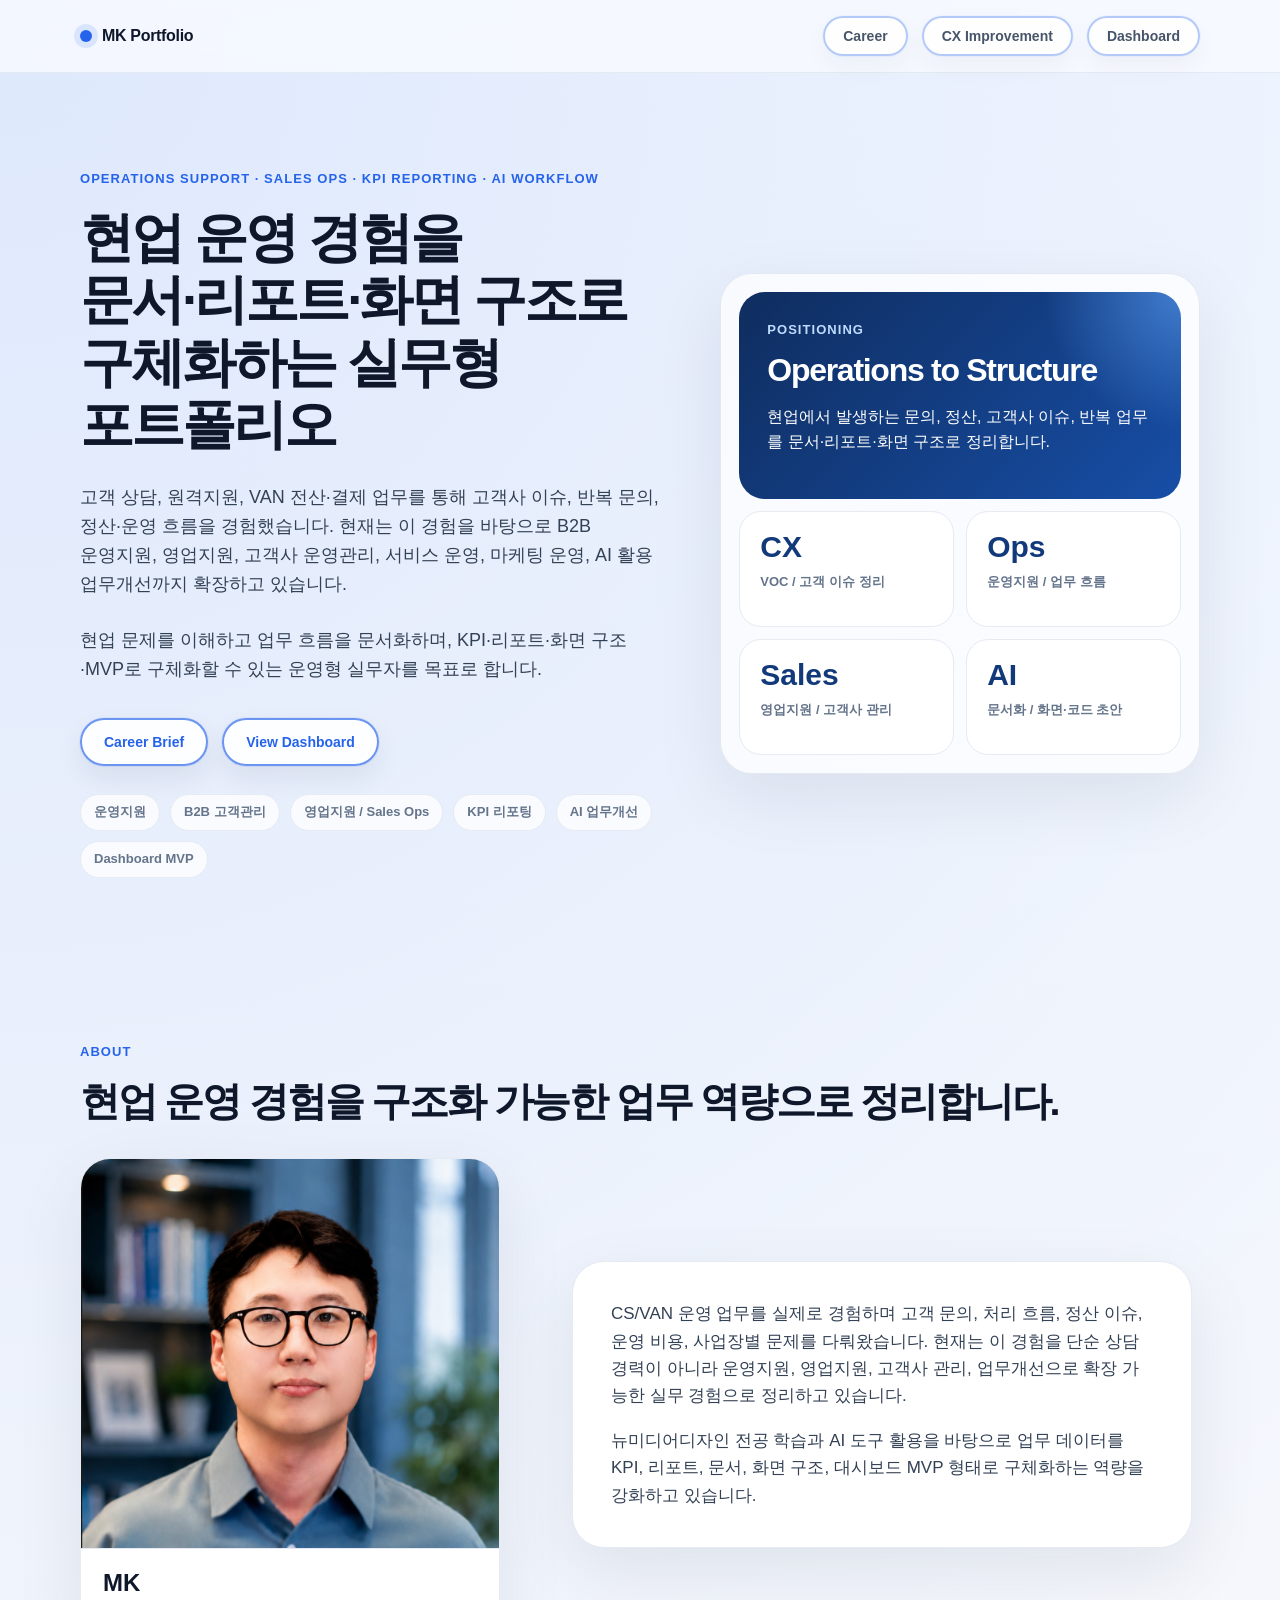
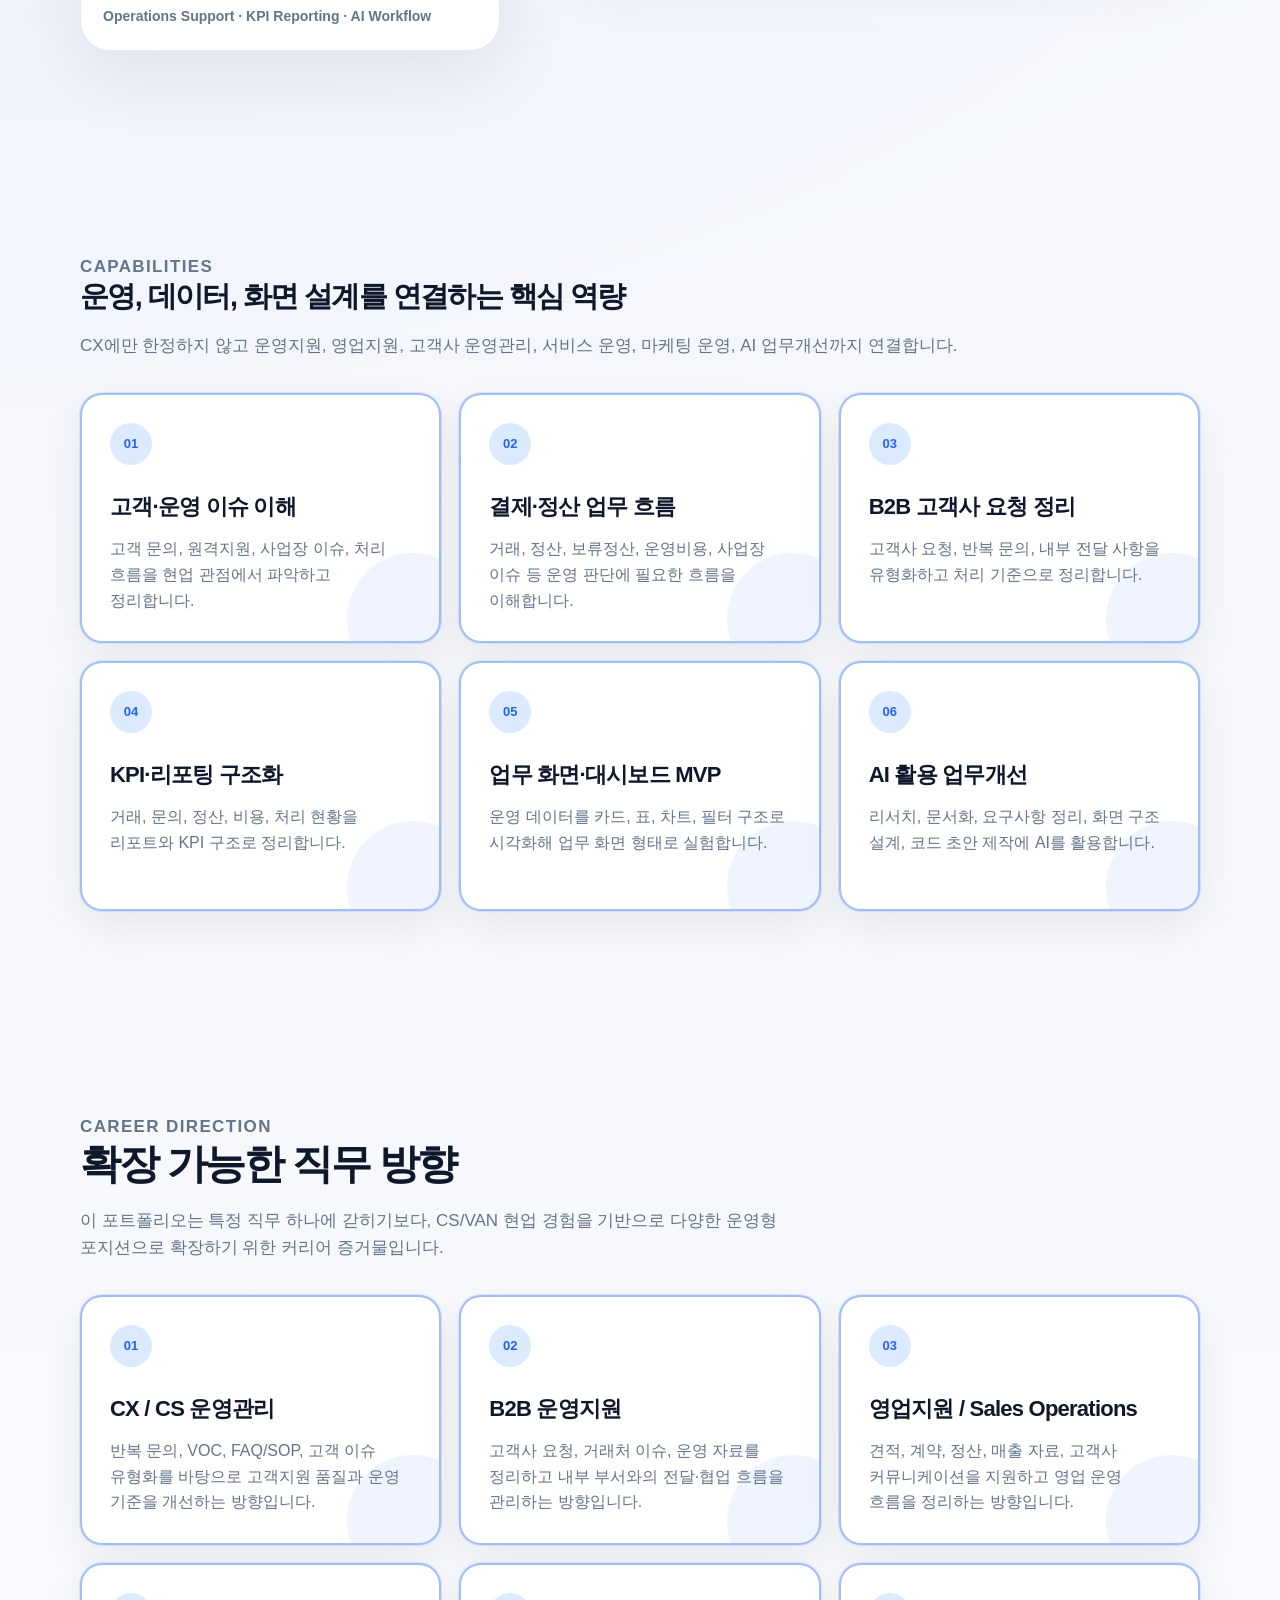
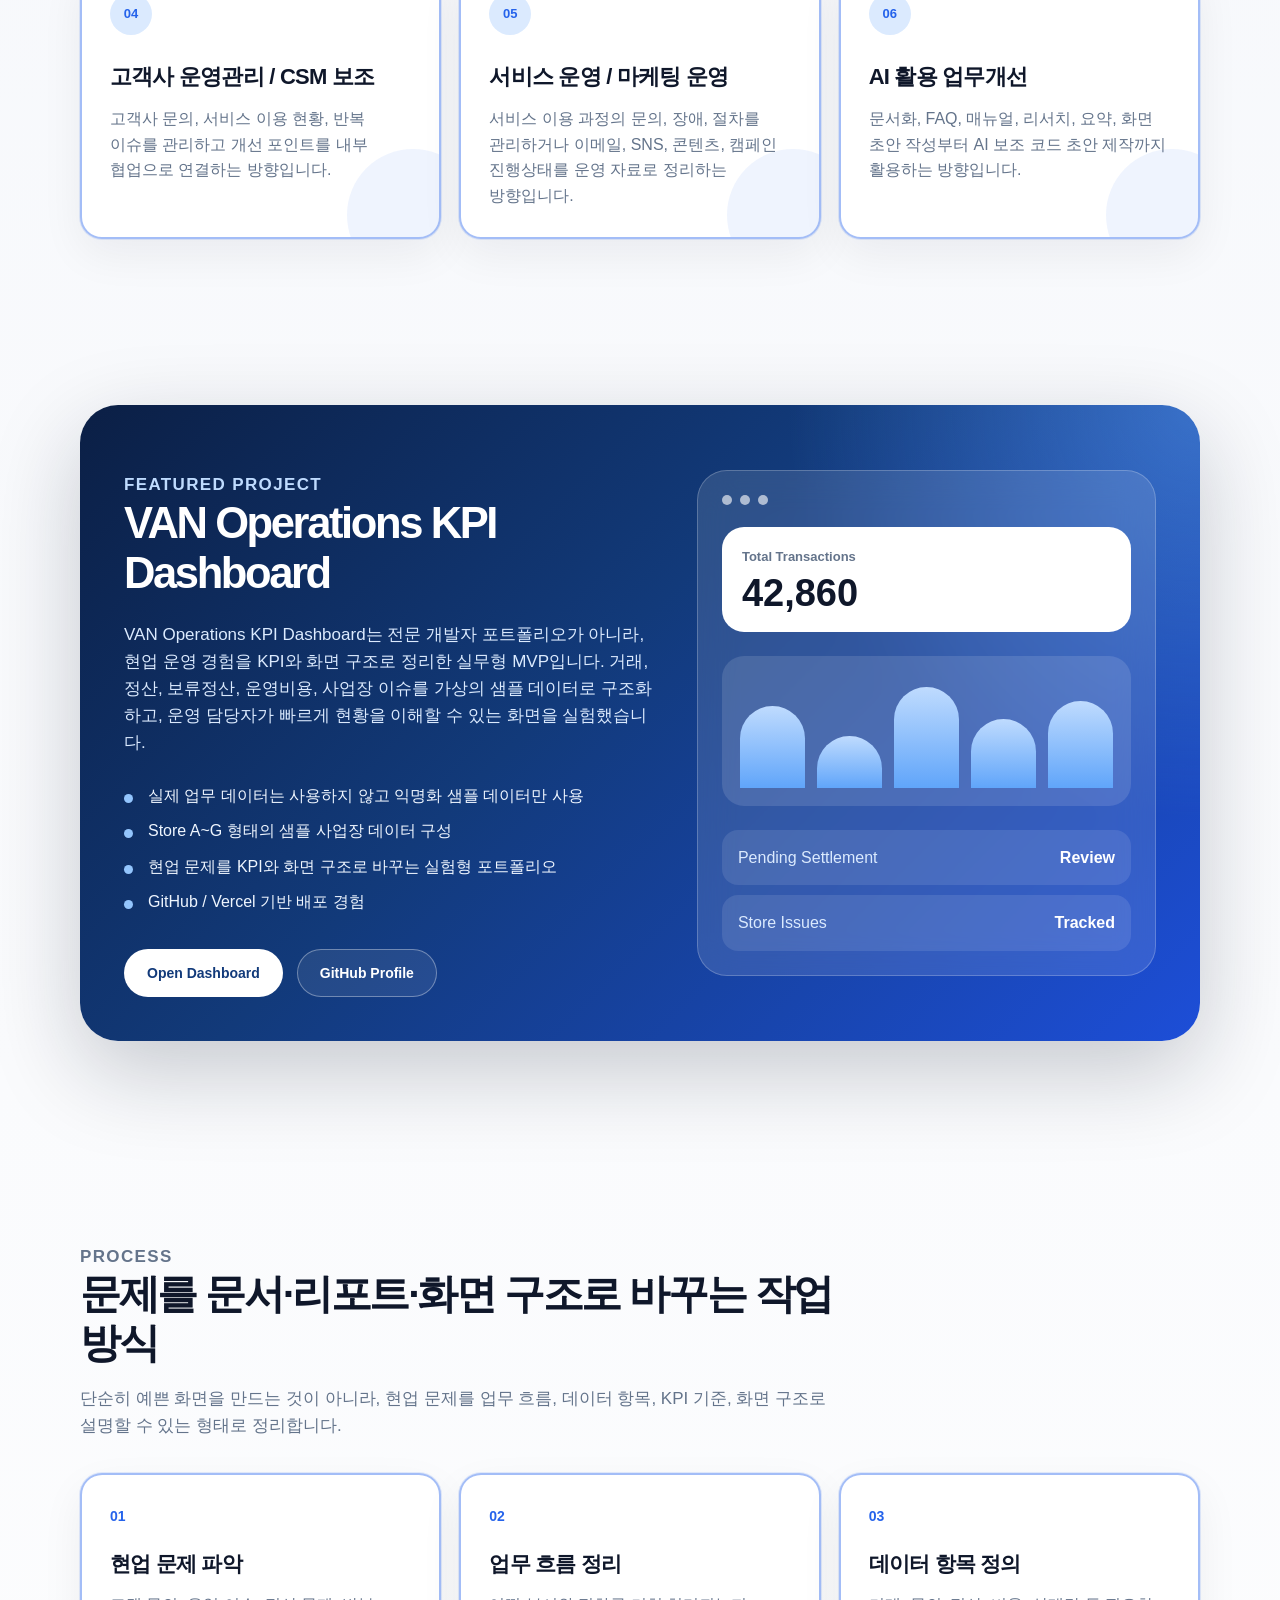
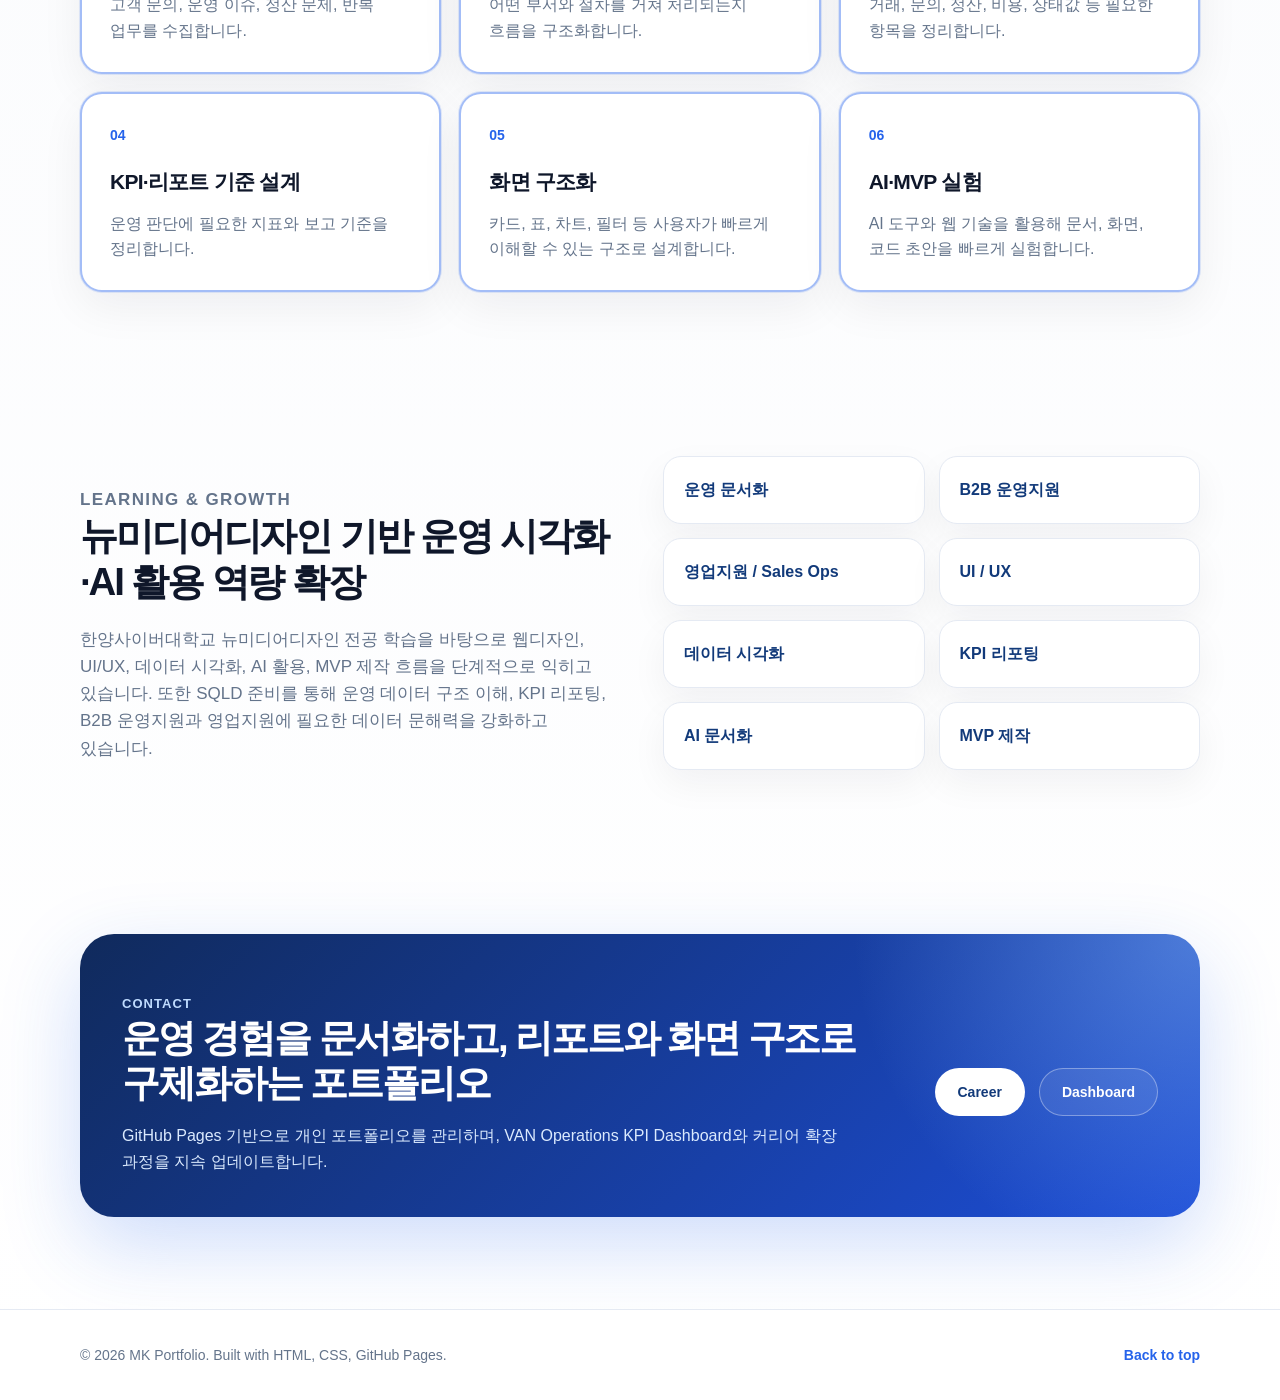
==== commit 885eb15f: "Update portfolio positioning and profile assets" ====
--- a/index.html
+++ b/index.html
@@ -55,7 +55,7 @@
           </p>
 
           <p class="hero-description">
-            전문 개발자가 아니라, 현업 문제를 이해하고 업무 흐름을 문서화하며,
+            현업 문제를 이해하고 업무 흐름을 문서화하며,
             KPI·리포트·화면 구조·MVP로 구체화할 수 있는 운영형 실무자를 목표로 합니다.
           </p>
 
--- a/style.css
+++ b/style.css
@@ -520,21 +520,28 @@
   font-weight: 900;
 }
 
-#capabilities .info-card:hover,
-#experience .info-card:hover {
-  transform: translateY(-6px);
-  color: var(--white);
-  border-color: rgba(147, 197, 253, 0.72);
-  background:
-    radial-gradient(circle at top right, rgba(96, 165, 250, 0.52), transparent 32%),
-    linear-gradient(135deg, #123a7a 0%, #2563eb 100%);
-  box-shadow: 0 28px 80px rgba(37, 99, 235, 0.28);
-}
-
-#capabilities .info-card:hover h3,
-#capabilities .info-card:hover p,
-#experience .info-card:hover h3,
-#experience .info-card:hover p {
+ #capabilities .info-card,
+ #experience .info-card,
+ #target .info-card,
+ .process-card,
+ .tool-card {
+  border: 2px solid rgba(37, 99, 235, 0.42);
+  background: var(--surface);
+  box-shadow:
+    0 0 0 1px rgba(37, 99, 235, 0.12),
+    0 16px 44px rgba(15, 23, 42, 0.06);
+  transition:
+    transform 0.22s ease,
+    box-shadow 0.22s ease,
+    border-color 0.22s ease,
+    background 0.22s ease,
+    color 0.22s ease;
+ }
+
+ #capabilities .info-card:hover h3,
+ #capabilities .info-card:hover p,
+ #experience .info-card:hover h3,
+ #experience .info-card:hover p {
   color: var(--white);
 }
 
@@ -1650,6 +1657,7 @@
 @media (hover: hover) and (pointer: fine) {
   #capabilities .info-card:hover,
   #experience .info-card:hover,
+  #target .info-card:hover,
   .process-card:hover,
   .tool-card:hover {
     transform: translateY(-4px);
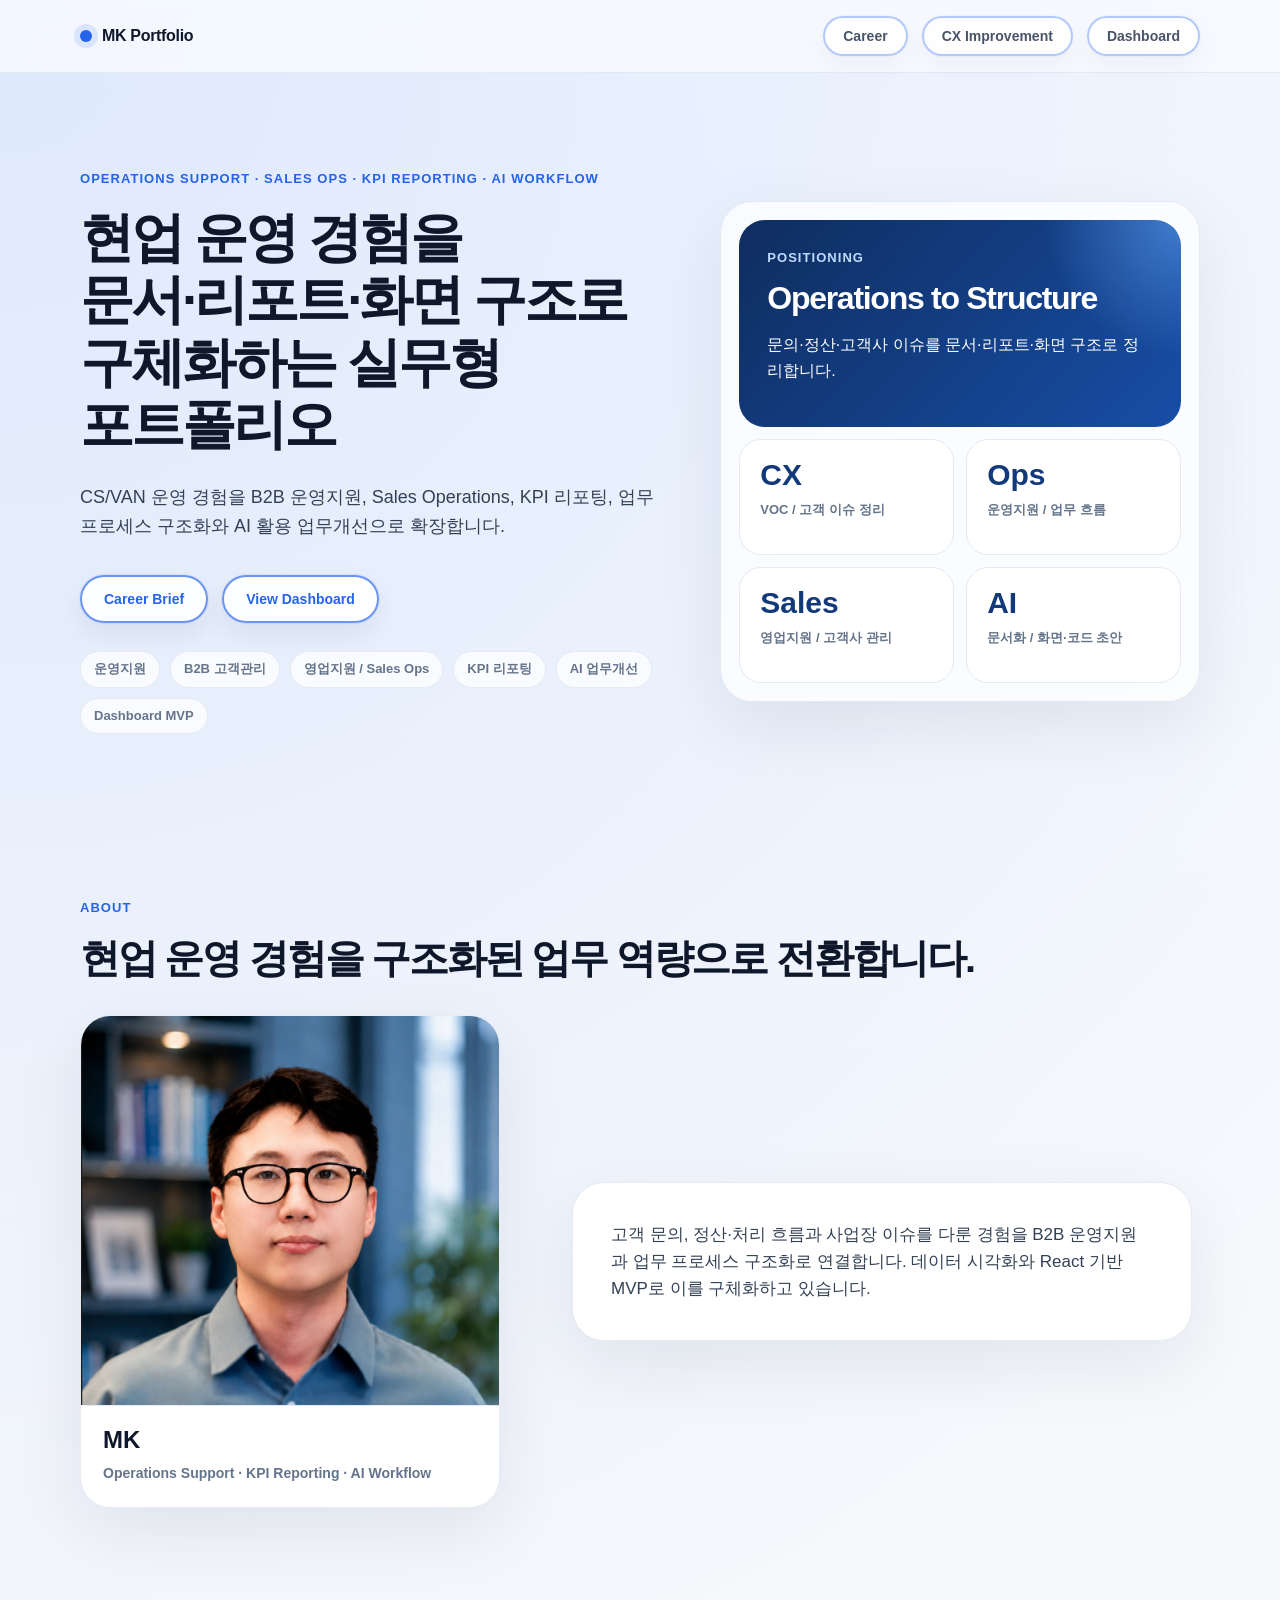
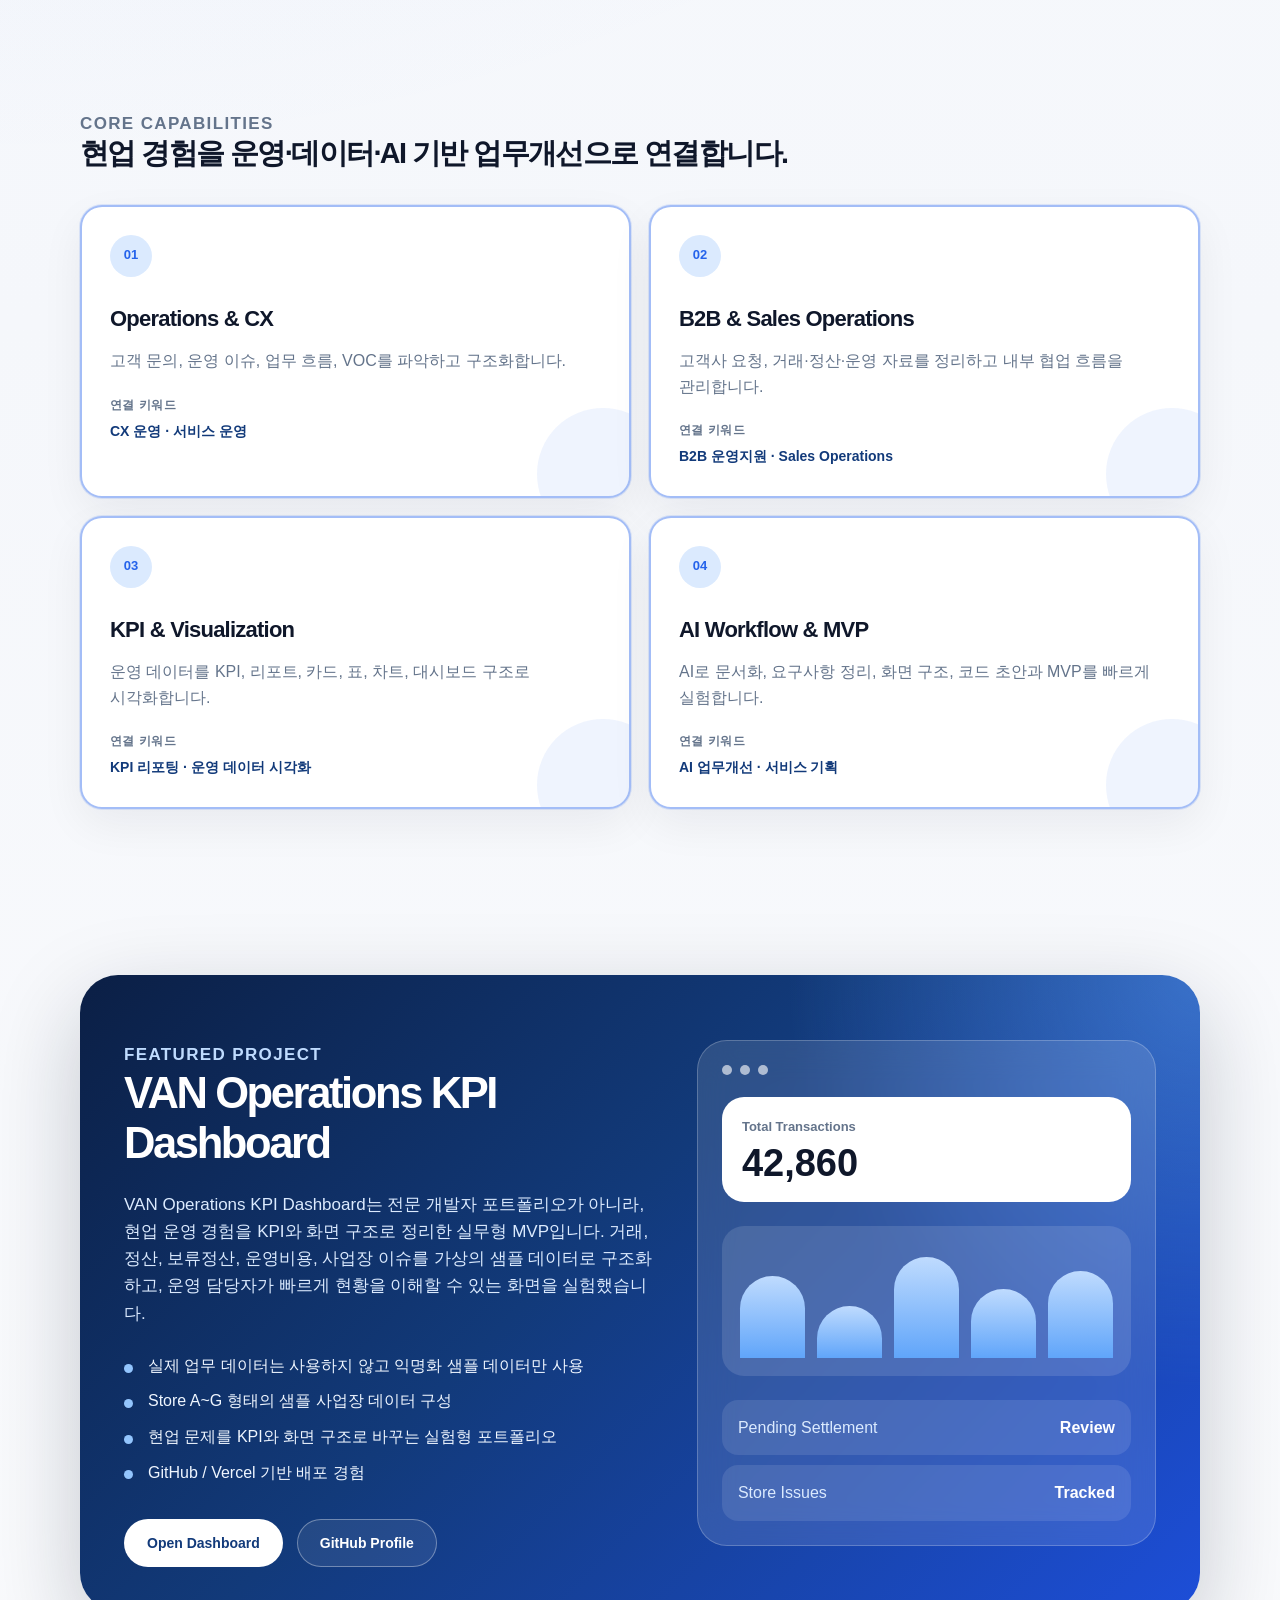
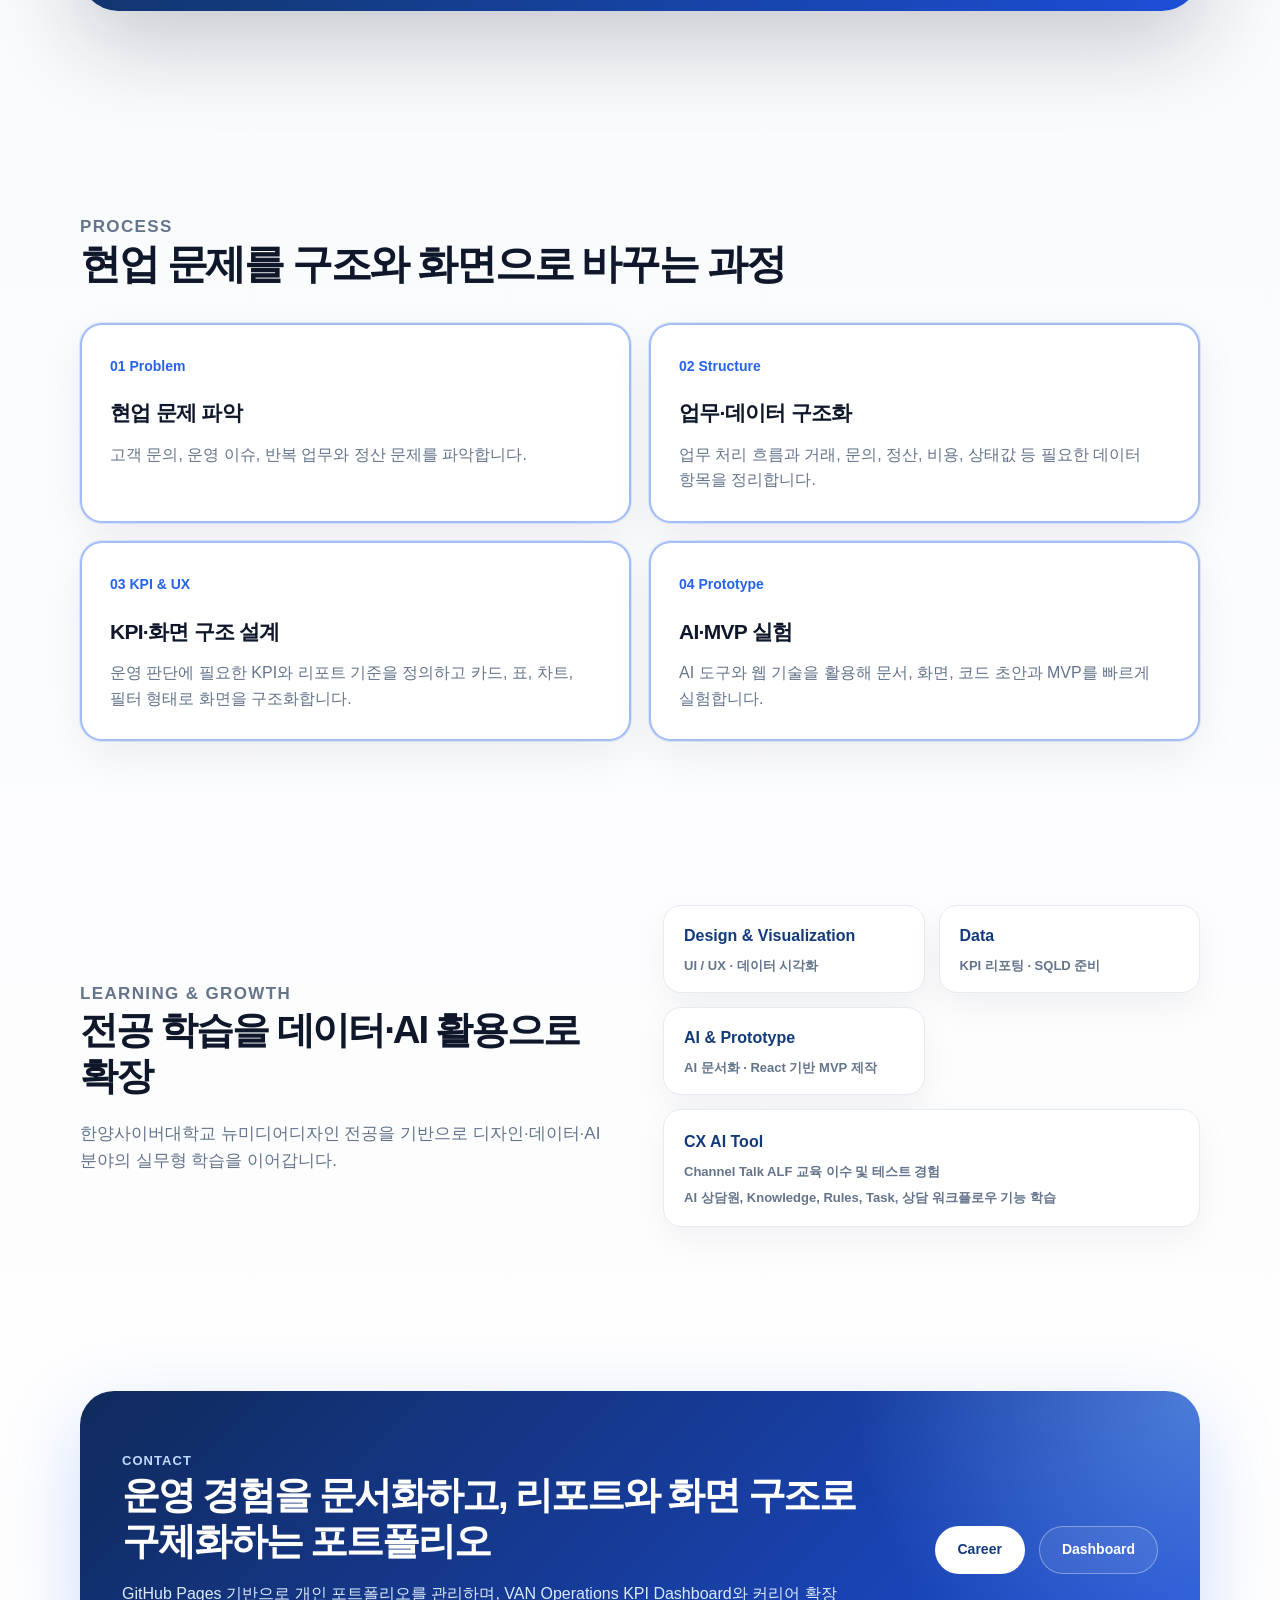
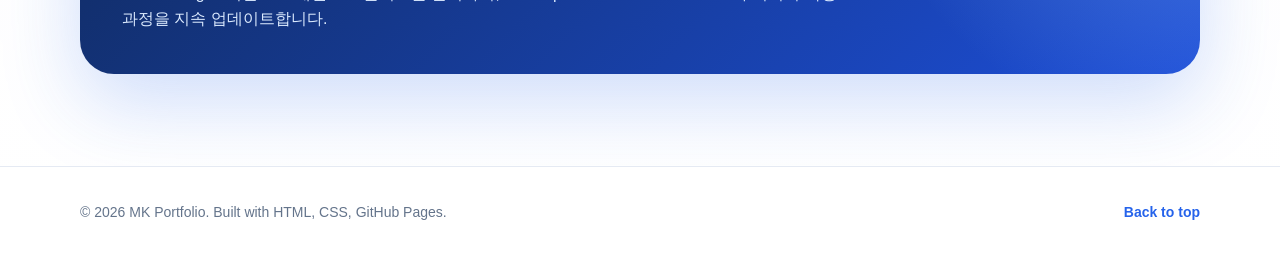
==== commit e925ca17: "refactor: streamline capabilities, process, and learning sections" ====
--- a/index.html
+++ b/index.html
@@ -48,15 +48,8 @@
           </h1>
 
           <p class="hero-description">
-            고객 상담, 원격지원, VAN 전산·결제 업무를 통해 고객사 이슈,
-            반복 문의, 정산·운영 흐름을 경험했습니다. 현재는 이 경험을 바탕으로
-            B2B 운영지원, 영업지원, 고객사 운영관리, 서비스 운영, 마케팅 운영,
-            AI 활용 업무개선까지 확장하고 있습니다.
-          </p>
-
-          <p class="hero-description">
-            현업 문제를 이해하고 업무 흐름을 문서화하며,
-            KPI·리포트·화면 구조·MVP로 구체화할 수 있는 운영형 실무자를 목표로 합니다.
+            CS/VAN 운영 경험을 B2B 운영지원, Sales Operations, KPI 리포팅,
+            업무 프로세스 구조화와 AI 활용 업무개선으로 확장합니다.
           </p>
 
           <div class="hero-actions">
@@ -89,8 +82,7 @@
             <p class="panel-label">Positioning</p>
             <h2>Operations to Structure</h2>
             <p>
-              현업에서 발생하는 문의, 정산, 고객사 이슈, 반복 업무를
-              문서·리포트·화면 구조로 정리합니다.
+              문의·정산·고객사 이슈를 문서·리포트·화면 구조로 정리합니다.
             </p>
           </div>
 
@@ -123,7 +115,7 @@
       <div class="container about-layout">
         <div class="about-heading">
           <p class="section-kicker">About</p>
-          <h2>현업 운영 경험을 구조화 가능한 업무 역량으로 정리합니다.</h2>
+          <h2>현업 운영 경험을 구조화된 업무 역량으로 전환합니다.</h2>
         </div>
 
         <div class="about-content-grid">
@@ -137,16 +129,9 @@
 
           <div class="text-block about-text-card">
             <p>
-              CS/VAN 운영 업무를 실제로 경험하며 고객 문의, 처리 흐름,
-              정산 이슈, 운영 비용, 사업장별 문제를 다뤄왔습니다.
-              현재는 이 경험을 단순 상담 경력이 아니라 운영지원, 영업지원,
-              고객사 관리, 업무개선으로 확장 가능한 실무 경험으로 정리하고 있습니다.
-            </p>
-
-            <p>
-              뉴미디어디자인 전공 학습과 AI 도구 활용을 바탕으로
-              업무 데이터를 KPI, 리포트, 문서, 화면 구조, 대시보드 MVP 형태로
-              구체화하는 역량을 강화하고 있습니다.
+              고객 문의, 정산·처리 흐름과 사업장 이슈를 다룬 경험을 B2B 운영지원과
+              업무 프로세스 구조화로 연결합니다. 데이터 시각화와 React 기반 MVP로
+              이를 구체화하고 있습니다.
             </p>
           </div>
         </div>
@@ -156,137 +141,45 @@
     <section id="capabilities" class="section">
       <div class="container">
         <div class="section-heading">
-          <p class="section-kicker">Capabilities</p>
-          <h2 class="one-line-title">운영, 데이터, 화면 설계를 연결하는 핵심 역량</h2>
-          <p>
-            CX에만 한정하지 않고 운영지원, 영업지원, 고객사 운영관리,
-            서비스 운영, 마케팅 운영, AI 업무개선까지 연결합니다.
-          </p>
+          <p class="section-kicker">CORE CAPABILITIES</p>
+          <h2 class="one-line-title">현업 경험을 운영·데이터·AI 기반 업무개선으로 연결합니다.</h2>
         </div>
 
         <div class="card-grid">
           <article class="info-card">
             <span class="card-number">01</span>
-            <h3>고객·운영 이슈 이해</h3>
-            <p>
-              고객 문의, 원격지원, 사업장 이슈, 처리 흐름을 현업 관점에서
-              파악하고 정리합니다.
-            </p>
+            <h3>Operations &amp; CX</h3>
+            <p>
+              고객 문의, 운영 이슈, 업무 흐름, VOC를 파악하고 구조화합니다.
+            </p>
+            <p class="capability-keywords"><span>연결 키워드</span>CX 운영 · 서비스 운영</p>
           </article>
 
           <article class="info-card">
             <span class="card-number">02</span>
-            <h3>결제·정산 업무 흐름</h3>
-            <p>
-              거래, 정산, 보류정산, 운영비용, 사업장 이슈 등
-              운영 판단에 필요한 흐름을 이해합니다.
-            </p>
+            <h3>B2B &amp; Sales Operations</h3>
+            <p>
+              고객사 요청, 거래·정산·운영 자료를 정리하고 내부 협업 흐름을 관리합니다.
+            </p>
+            <p class="capability-keywords"><span>연결 키워드</span>B2B 운영지원 · Sales Operations</p>
           </article>
 
           <article class="info-card">
             <span class="card-number">03</span>
-            <h3>B2B 고객사 요청 정리</h3>
-            <p>
-              고객사 요청, 반복 문의, 내부 전달 사항을 유형화하고
-              처리 기준으로 정리합니다.
-            </p>
+            <h3>KPI &amp; Visualization</h3>
+            <p>
+              운영 데이터를 KPI, 리포트, 카드, 표, 차트, 대시보드 구조로 시각화합니다.
+            </p>
+            <p class="capability-keywords"><span>연결 키워드</span>KPI 리포팅 · 운영 데이터 시각화</p>
           </article>
 
           <article class="info-card">
             <span class="card-number">04</span>
-            <h3>KPI·리포팅 구조화</h3>
-            <p>
-              거래, 문의, 정산, 비용, 처리 현황을 리포트와 KPI 구조로
-              정리합니다.
-            </p>
-          </article>
-
-          <article class="info-card">
-            <span class="card-number">05</span>
-            <h3>업무 화면·대시보드 MVP</h3>
-            <p>
-              운영 데이터를 카드, 표, 차트, 필터 구조로 시각화해
-              업무 화면 형태로 실험합니다.
-            </p>
-          </article>
-
-          <article class="info-card">
-            <span class="card-number">06</span>
-            <h3>AI 활용 업무개선</h3>
-            <p>
-              리서치, 문서화, 요구사항 정리, 화면 구조 설계,
-              코드 초안 제작에 AI를 활용합니다.
-            </p>
-          </article>
-        </div>
-      </div>
-    </section>
-
-    <section id="target" class="section">
-      <div class="container">
-        <div class="section-heading">
-          <p class="section-kicker">Career Direction</p>
-          <h2>확장 가능한 직무 방향</h2>
-          <p>
-            이 포트폴리오는 특정 직무 하나에 갇히기보다,
-            CS/VAN 현업 경험을 기반으로 다양한 운영형 포지션으로 확장하기 위한
-            커리어 증거물입니다.
-          </p>
-        </div>
-
-        <div class="card-grid">
-          <article class="info-card">
-            <span class="card-number">01</span>
-            <h3>CX / CS 운영관리</h3>
-            <p>
-              반복 문의, VOC, FAQ/SOP, 고객 이슈 유형화를 바탕으로
-              고객지원 품질과 운영 기준을 개선하는 방향입니다.
-            </p>
-          </article>
-
-          <article class="info-card">
-            <span class="card-number">02</span>
-            <h3>B2B 운영지원</h3>
-            <p>
-              고객사 요청, 거래처 이슈, 운영 자료를 정리하고
-              내부 부서와의 전달·협업 흐름을 관리하는 방향입니다.
-            </p>
-          </article>
-
-          <article class="info-card">
-            <span class="card-number">03</span>
-            <h3>영업지원 / Sales Operations</h3>
-            <p>
-              견적, 계약, 정산, 매출 자료, 고객사 커뮤니케이션을 지원하고
-              영업 운영 흐름을 정리하는 방향입니다.
-            </p>
-          </article>
-
-          <article class="info-card">
-            <span class="card-number">04</span>
-            <h3>고객사 운영관리 / CSM 보조</h3>
-            <p>
-              고객사 문의, 서비스 이용 현황, 반복 이슈를 관리하고
-              개선 포인트를 내부 협업으로 연결하는 방향입니다.
-            </p>
-          </article>
-
-          <article class="info-card">
-            <span class="card-number">05</span>
-            <h3>서비스 운영 / 마케팅 운영</h3>
-            <p>
-              서비스 이용 과정의 문의, 장애, 절차를 관리하거나
-              이메일, SNS, 콘텐츠, 캠페인 진행상태를 운영 자료로 정리하는 방향입니다.
-            </p>
-          </article>
-
-          <article class="info-card">
-            <span class="card-number">06</span>
-            <h3>AI 활용 업무개선</h3>
-            <p>
-              문서화, FAQ, 매뉴얼, 리서치, 요약, 화면 초안 작성부터
-              AI 보조 코드 초안 제작까지 활용하는 방향입니다.
-            </p>
+            <h3>AI Workflow &amp; MVP</h3>
+            <p>
+              AI로 문서화, 요구사항 정리, 화면 구조, 코드 초안과 MVP를 빠르게 실험합니다.
+            </p>
+            <p class="capability-keywords"><span>연결 키워드</span>AI 업무개선 · 서비스 기획</p>
           </article>
         </div>
       </div>
@@ -373,59 +266,39 @@
       <div class="container">
         <div class="section-heading">
           <p class="section-kicker">Process</p>
-          <h2>문제를 문서·리포트·화면 구조로 바꾸는 작업 방식</h2>
-          <p>
-            단순히 예쁜 화면을 만드는 것이 아니라, 현업 문제를 업무 흐름,
-            데이터 항목, KPI 기준, 화면 구조로 설명할 수 있는 형태로 정리합니다.
-          </p>
-        </div>
-
-        <div class="process-grid">
+          <h2>현업 문제를 구조와 화면으로 바꾸는 과정</h2>
+        </div>
+
+        <div class="process-grid process-grid-four">
           <article class="process-card">
-            <span>01</span>
+            <span>01 Problem</span>
             <h3>현업 문제 파악</h3>
             <p>
-              고객 문의, 운영 이슈, 정산 문제, 반복 업무를 수집합니다.
+              고객 문의, 운영 이슈, 반복 업무와 정산 문제를 파악합니다.
             </p>
           </article>
 
           <article class="process-card">
-            <span>02</span>
-            <h3>업무 흐름 정리</h3>
-            <p>
-              어떤 부서와 절차를 거쳐 처리되는지 흐름을 구조화합니다.
+            <span>02 Structure</span>
+            <h3>업무·데이터 구조화</h3>
+            <p>
+              업무 처리 흐름과 거래, 문의, 정산, 비용, 상태값 등 필요한 데이터 항목을 정리합니다.
             </p>
           </article>
 
           <article class="process-card">
-            <span>03</span>
-            <h3>데이터 항목 정의</h3>
-            <p>
-              거래, 문의, 정산, 비용, 상태값 등 필요한 항목을 정리합니다.
+            <span>03 KPI &amp; UX</span>
+            <h3>KPI·화면 구조 설계</h3>
+            <p>
+              운영 판단에 필요한 KPI와 리포트 기준을 정의하고 카드, 표, 차트, 필터 형태로 화면을 구조화합니다.
             </p>
           </article>
 
           <article class="process-card">
-            <span>04</span>
-            <h3>KPI·리포트 기준 설계</h3>
-            <p>
-              운영 판단에 필요한 지표와 보고 기준을 정리합니다.
-            </p>
-          </article>
-
-          <article class="process-card">
-            <span>05</span>
-            <h3>화면 구조화</h3>
-            <p>
-              카드, 표, 차트, 필터 등 사용자가 빠르게 이해할 수 있는 구조로 설계합니다.
-            </p>
-          </article>
-
-          <article class="process-card">
-            <span>06</span>
+            <span>04 Prototype</span>
             <h3>AI·MVP 실험</h3>
             <p>
-              AI 도구와 웹 기술을 활용해 문서, 화면, 코드 초안을 빠르게 실험합니다.
+              AI 도구와 웹 기술을 활용해 문서, 화면, 코드 초안과 MVP를 빠르게 실험합니다.
             </p>
           </article>
         </div>
@@ -436,24 +309,31 @@
       <div class="container learning-grid">
         <div>
           <p class="section-kicker">Learning & Growth</p>
-          <h2>뉴미디어디자인 기반 운영 시각화·AI 활용 역량 확장</h2>
+          <h2>전공 학습을 데이터·AI 활용으로 확장</h2>
           <p>
-            한양사이버대학교 뉴미디어디자인 전공 학습을 바탕으로 웹디자인,
-            UI/UX, 데이터 시각화, AI 활용, MVP 제작 흐름을 단계적으로 익히고 있습니다.
-            또한 SQLD 준비를 통해 운영 데이터 구조 이해, KPI 리포팅,
-            B2B 운영지원과 영업지원에 필요한 데이터 문해력을 강화하고 있습니다.
+            한양사이버대학교 뉴미디어디자인 전공을 기반으로
+            디자인·데이터·AI 분야의 실무형 학습을 이어갑니다.
           </p>
         </div>
 
         <div class="learning-list">
-          <span>운영 문서화</span>
-          <span>B2B 운영지원</span>
-          <span>영업지원 / Sales Ops</span>
-          <span>UI / UX</span>
-          <span>데이터 시각화</span>
-          <span>KPI 리포팅</span>
-          <span>AI 문서화</span>
-          <span>MVP 제작</span>
+          <span class="learning-item">
+            <strong>Design &amp; Visualization</strong>
+            <small>UI / UX · 데이터 시각화</small>
+          </span>
+          <span class="learning-item">
+            <strong>Data</strong>
+            <small>KPI 리포팅 · SQLD 준비</small>
+          </span>
+          <span class="learning-item">
+            <strong>AI &amp; Prototype</strong>
+            <small>AI 문서화 · React 기반 MVP 제작</small>
+          </span>
+          <span class="learning-item learning-item-wide">
+            <strong>CX AI Tool</strong>
+            <small>Channel Talk ALF 교육 이수 및 테스트 경험</small>
+            <small>AI 상담원, Knowledge, Rules, Task, 상담 워크플로우 기능 학습</small>
+          </span>
         </div>
       </div>
     </section>
@@ -497,4 +377,4 @@
     </div>
   </footer>
 </body>
-</html>+</html>
--- a/style.css
+++ b/style.css
@@ -437,6 +437,10 @@
   font-size: clamp(26px, 2.25vw, 34px);
 }
 
+#capabilities .card-grid {
+  grid-template-columns: repeat(2, minmax(0, 1fr));
+}
+
 /* Cards */
 
 .card-grid,
@@ -444,6 +448,10 @@
   display: grid;
   grid-template-columns: repeat(3, 1fr);
   gap: 18px;
+}
+
+.process-grid-four {
+  grid-template-columns: repeat(2, minmax(0, 1fr));
 }
 
 .info-card,
@@ -512,6 +520,21 @@
   margin: 0;
   color: var(--muted);
   word-break: keep-all;
+}
+
+.capability-keywords {
+  margin-top: 22px !important;
+  color: var(--blue-deep) !important;
+  font-size: 14px;
+  font-weight: 800;
+}
+
+.capability-keywords span {
+  display: block;
+  margin-bottom: 5px;
+  color: var(--muted);
+  font-size: 12px;
+  letter-spacing: 0.04em;
 }
 
 .process-card span {
@@ -726,6 +749,26 @@
   box-shadow: 0 14px 36px rgba(15, 23, 42, 0.05);
 }
 
+.learning-list .learning-item {
+  align-items: flex-start;
+  flex-direction: column;
+  justify-content: center;
+  gap: 7px;
+  min-height: 88px;
+}
+
+.learning-list .learning-item-wide {
+  grid-column: 1 / -1;
+  min-height: 118px;
+}
+
+.learning-item small {
+  color: var(--muted);
+  font-size: 13px;
+  font-weight: 700;
+  line-height: 1.5;
+}
+
 .learning-stack {
   display: grid;
   gap: 24px;
@@ -1289,6 +1332,10 @@
   .process-grid,
   .learning-list,
   .summary-strip-list {
+    grid-template-columns: 1fr;
+  }
+
+  #capabilities .card-grid {
     grid-template-columns: 1fr;
   }
 
@@ -1762,4 +1809,4 @@
       0 0 0 3px rgba(37, 99, 235, 0.08),
       0 16px 34px rgba(15, 23, 42, 0.08);
   }
-}+}
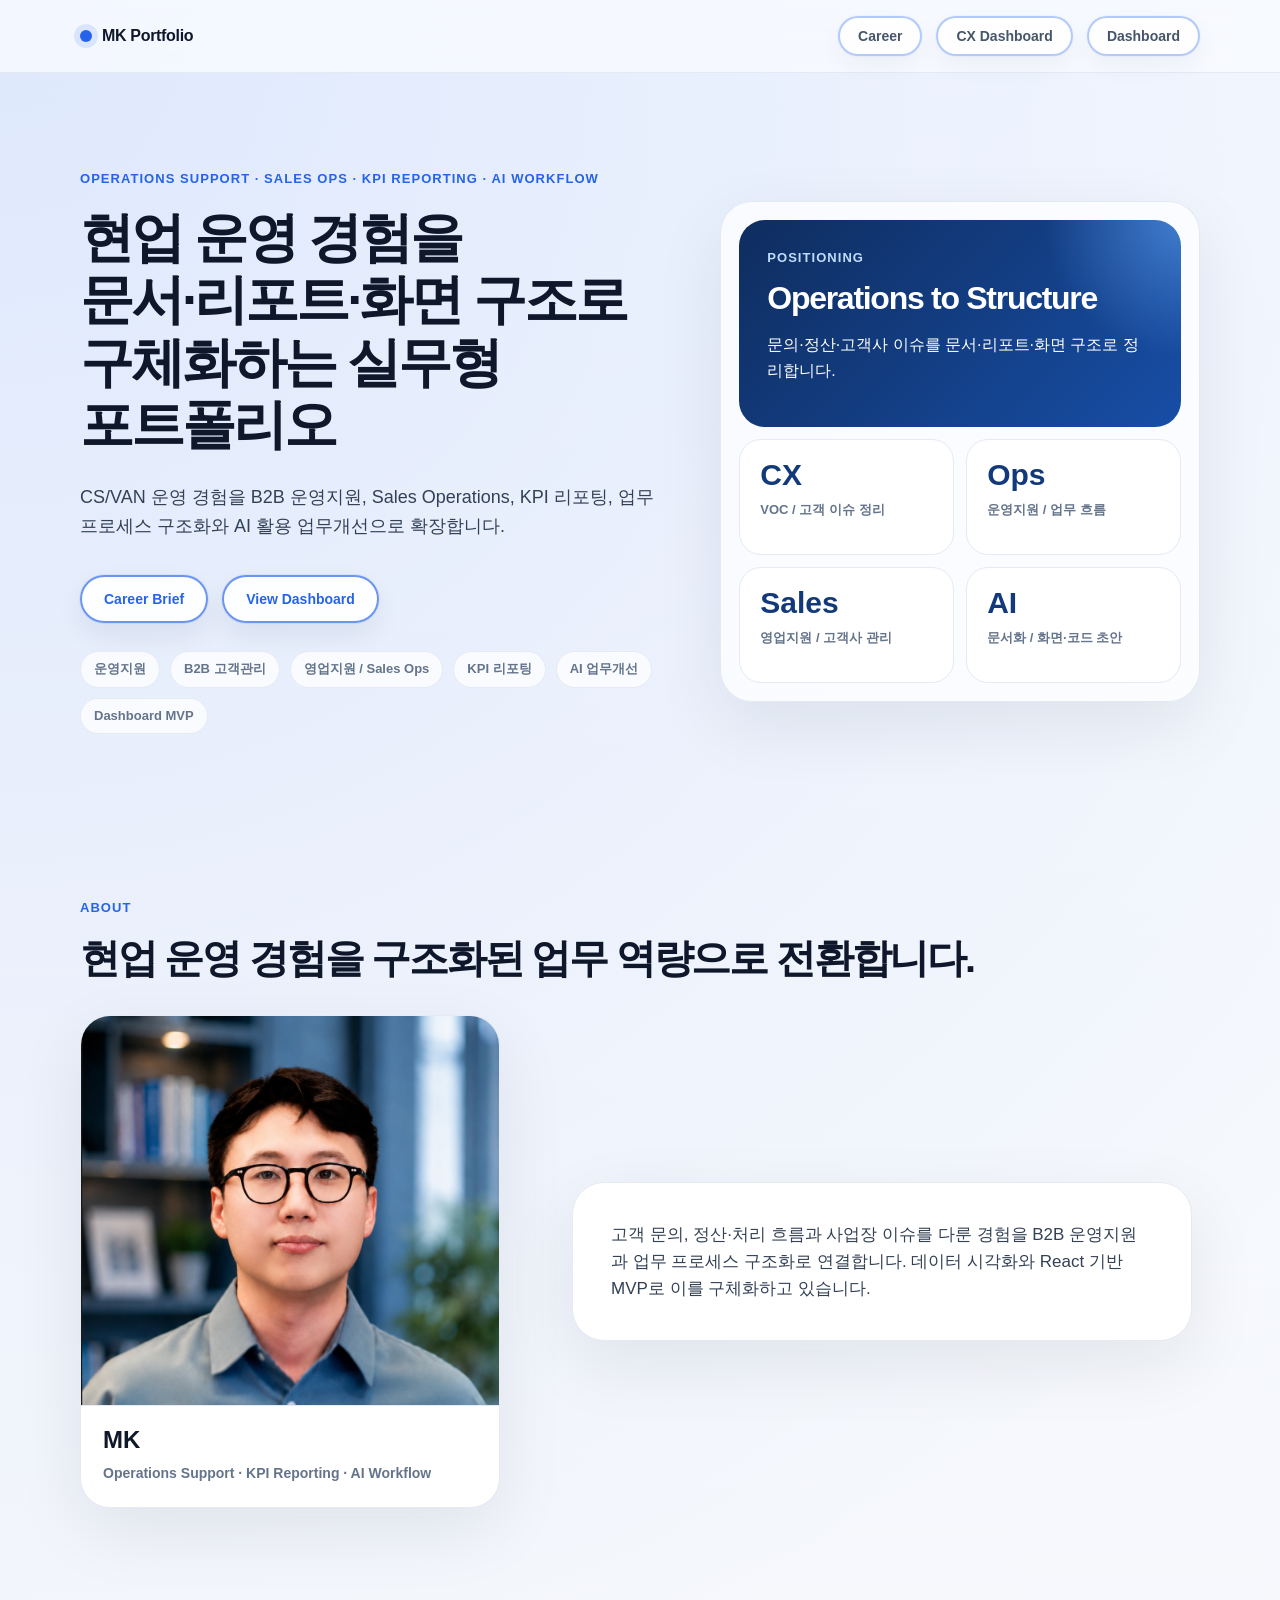
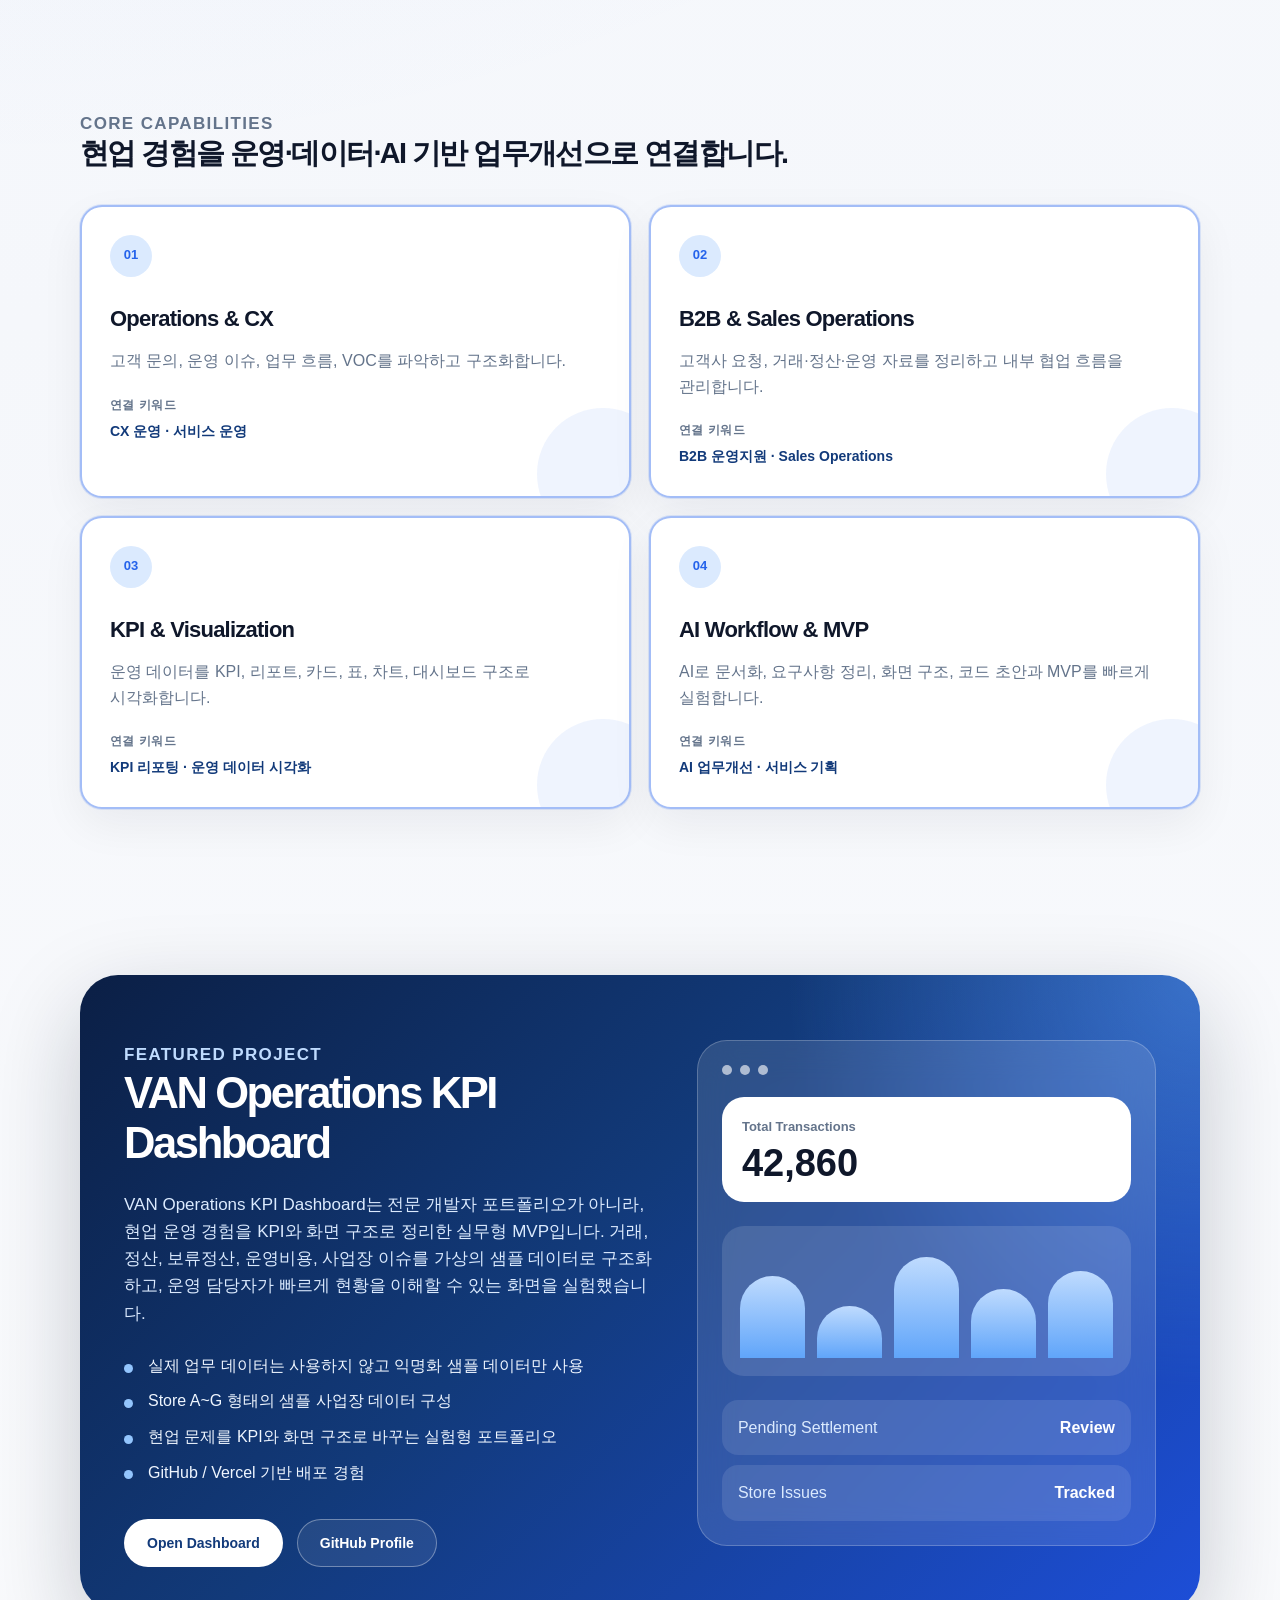
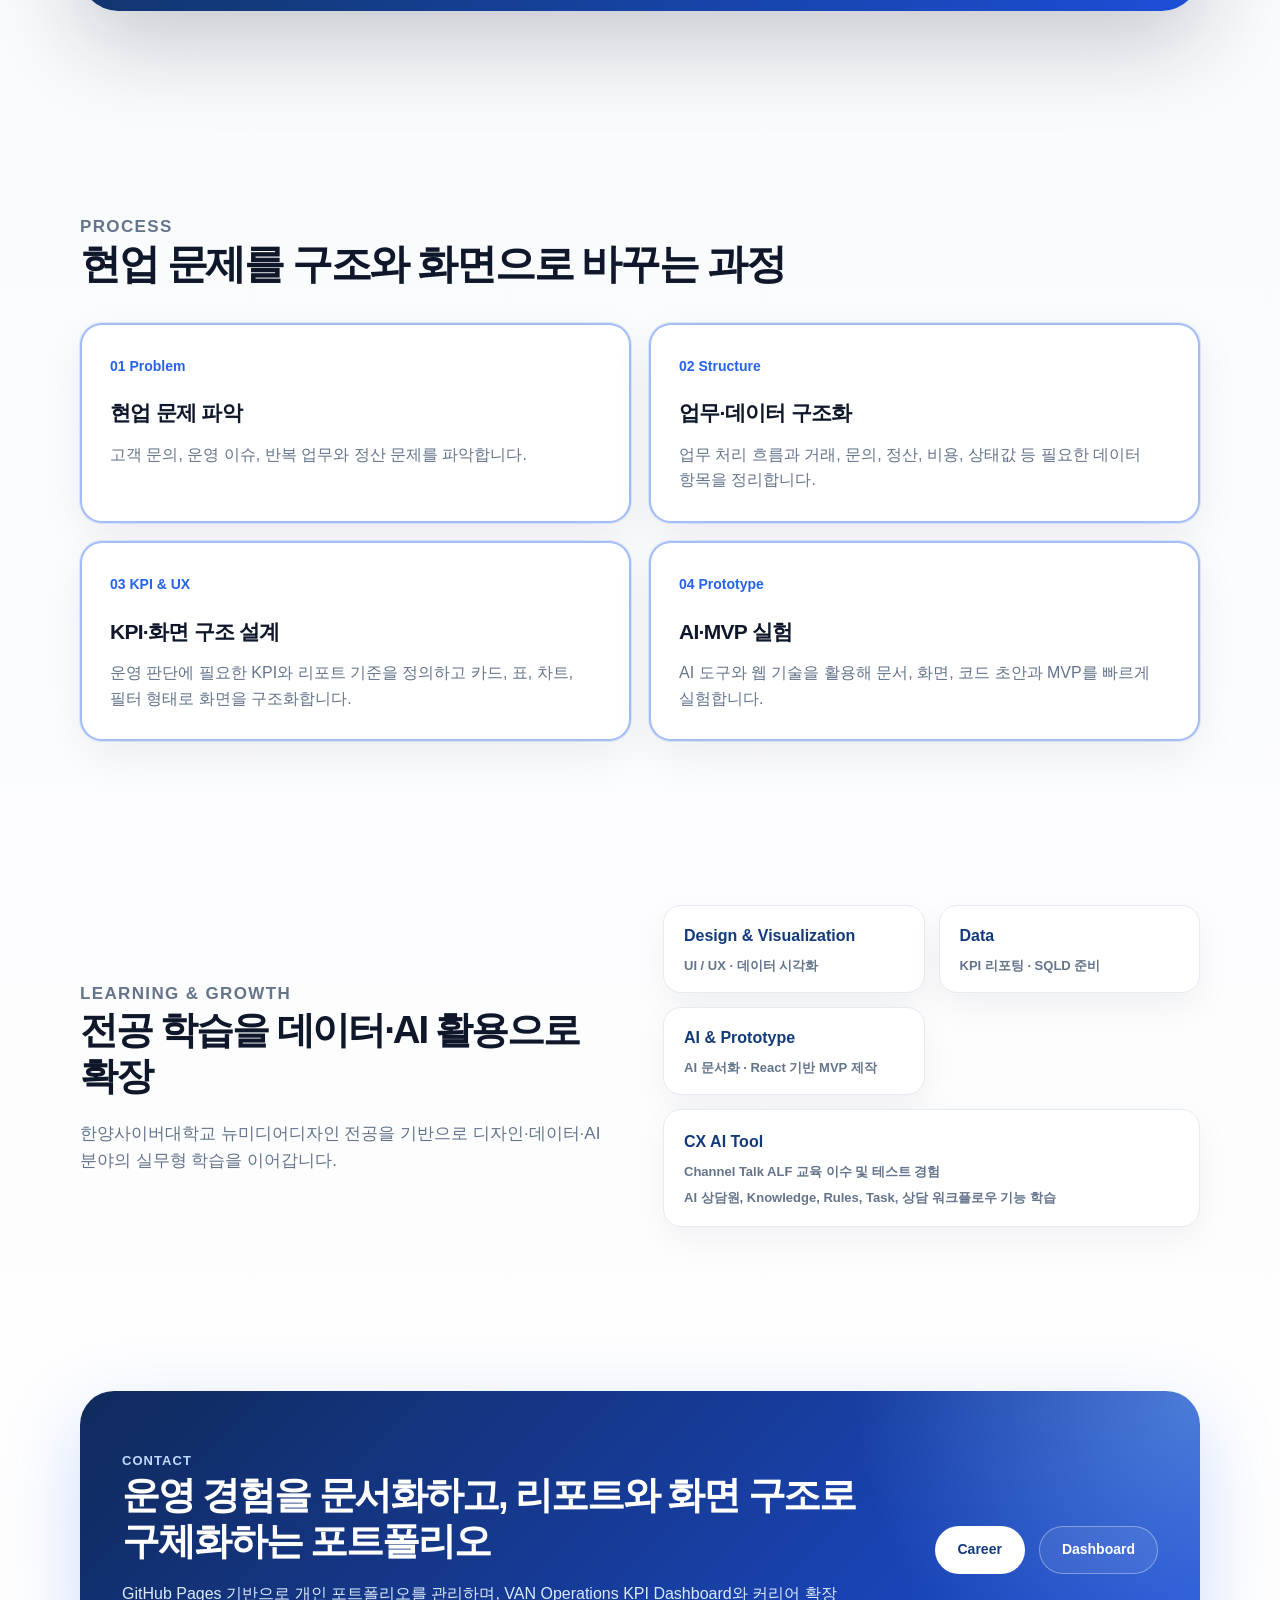
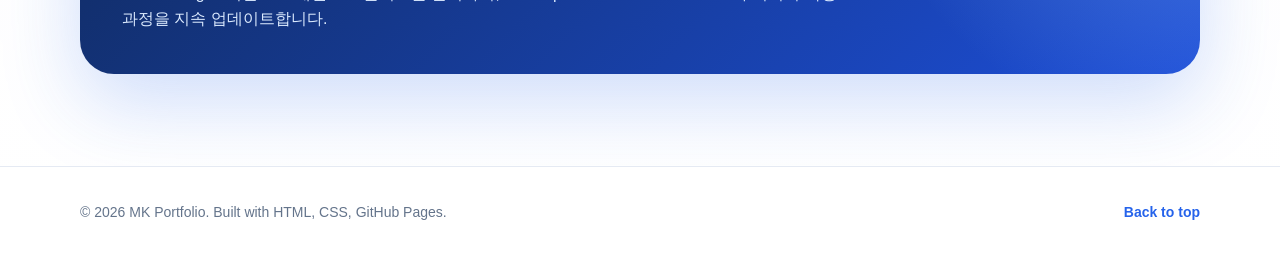
==== commit dc5ceadb: "feat: rebuild CX operations dashboard with realistic sample data" ====
--- a/index.html
+++ b/index.html
@@ -24,7 +24,7 @@
 
       <nav class="nav" aria-label="Portfolio navigation">
         <a href="career.html">Career</a>
-        <a href="cx-improvement.html">CX Improvement</a>
+        <a href="cx-improvement.html">CX Dashboard</a>
         <a
           href="https://van-operations-kpi-dashboard.vercel.app"
           target="_blank"
--- a/style.css
+++ b/style.css
@@ -1769,6 +1769,494 @@
 .hero-actions .btn-primary:active,
 .hero-actions .btn-secondary:active {
   transform: translateY(-1px);
+}
+
+/* Career page refactor */
+
+.career-page {
+  background:
+    radial-gradient(circle at top left, rgba(37, 99, 235, 0.1), transparent 30%),
+    linear-gradient(180deg, #f8fbff 0%, #f5f7fb 42%, #ffffff 100%);
+}
+
+.career-shell-header {
+  position: sticky;
+  top: 0;
+  z-index: 20;
+  border-bottom: 1px solid rgba(226, 232, 240, 0.9);
+  background: rgba(248, 251, 255, 0.9);
+  backdrop-filter: blur(18px);
+}
+
+.career-shell-inner {
+  padding: 18px 0;
+}
+
+.career-shell-top,
+.career-shell-nav {
+  display: flex;
+  align-items: center;
+}
+
+.career-shell-top {
+  justify-content: space-between;
+  gap: 24px;
+}
+
+.career-shell-meta {
+  display: flex;
+  align-items: center;
+  gap: 18px;
+  color: var(--muted);
+  font-size: 12px;
+  font-weight: 800;
+}
+
+.career-shell-meta span + span {
+  padding-left: 18px;
+  border-left: 1px solid var(--line);
+}
+
+.career-shell-nav {
+  flex-wrap: wrap;
+  justify-content: flex-end;
+  gap: 10px;
+  margin-top: 16px;
+}
+
+.career-shell-nav a {
+  padding: 8px 13px;
+  border: 1px solid rgba(37, 99, 235, 0.16);
+  border-radius: 999px;
+  background: rgba(255, 255, 255, 0.84);
+  color: #475569;
+  font-size: 12px;
+  font-weight: 800;
+  transition: color 0.2s ease, border-color 0.2s ease, background 0.2s ease;
+}
+
+.career-shell-nav a:hover {
+  color: var(--blue);
+  border-color: rgba(37, 99, 235, 0.42);
+  background: var(--white);
+}
+
+.career-page .section {
+  padding: 84px 0;
+}
+
+.career-hero {
+  padding-top: 72px !important;
+}
+
+.career-hero-panel {
+  overflow: hidden;
+  padding: 56px;
+  border: 1px solid rgba(37, 99, 235, 0.16);
+  border-radius: 34px;
+  background: rgba(255, 255, 255, 0.9);
+  box-shadow: var(--shadow);
+}
+
+.career-hero-copy {
+  max-width: 900px;
+}
+
+.career-section-index {
+  margin: 0 0 16px;
+  color: var(--blue);
+  font-size: 12px;
+  font-weight: 900;
+  letter-spacing: 0.11em;
+}
+
+.career-hero h1,
+.career-section-heading h2 {
+  margin: 0;
+  color: var(--navy);
+  letter-spacing: -0.055em;
+  word-break: keep-all;
+}
+
+.career-hero h1 {
+  max-width: 920px;
+  font-size: clamp(38px, 4.6vw, 58px);
+  line-height: 1.14;
+}
+
+.career-hero-description {
+  max-width: 820px;
+  margin: 24px 0 0;
+  color: var(--text);
+  font-size: 17px;
+  line-height: 1.75;
+  word-break: keep-all;
+}
+
+.career-hero-actions {
+  display: flex;
+  flex-wrap: wrap;
+  gap: 12px;
+  margin-top: 30px;
+}
+
+.career-focus-grid {
+  display: grid;
+  grid-template-columns: repeat(4, minmax(0, 1fr));
+  gap: 14px;
+  margin-top: 44px;
+}
+
+.career-focus-card,
+.career-experience-card,
+.career-direction-card,
+.career-growth-card {
+  border: 1px solid rgba(37, 99, 235, 0.17);
+  background: var(--white);
+}
+
+.career-focus-card {
+  min-height: 118px;
+  padding: 22px;
+  border-radius: 20px;
+  background: var(--surface-soft);
+}
+
+.career-focus-card span,
+.career-growth-card span,
+.career-closing-note span {
+  display: block;
+  margin-bottom: 10px;
+  color: var(--blue);
+  font-size: 12px;
+  font-weight: 900;
+  letter-spacing: 0.04em;
+}
+
+.career-focus-card strong {
+  display: block;
+  color: var(--navy);
+  font-size: 15px;
+  line-height: 1.55;
+  word-break: keep-all;
+}
+
+.career-content-section {
+  scroll-margin-top: 130px;
+}
+
+.career-section-soft {
+  border-top: 1px solid rgba(37, 99, 235, 0.08);
+  border-bottom: 1px solid rgba(37, 99, 235, 0.08);
+  background: rgba(238, 244, 255, 0.48);
+}
+
+.career-section-heading {
+  max-width: 780px;
+  margin-bottom: 36px;
+}
+
+.career-section-heading h2 {
+  font-size: clamp(30px, 3.4vw, 44px);
+  line-height: 1.16;
+}
+
+.career-section-heading > p:last-child:not(.career-section-index) {
+  margin: 16px 0 0;
+  color: var(--muted);
+  font-size: 16px;
+  word-break: keep-all;
+}
+
+.career-experience-grid,
+.career-growth-grid {
+  display: grid;
+  grid-template-columns: repeat(2, minmax(0, 1fr));
+  gap: 18px;
+}
+
+.career-experience-card {
+  min-height: 270px;
+  padding: 30px;
+  border-radius: 24px;
+  box-shadow: 0 16px 46px rgba(15, 23, 42, 0.05);
+}
+
+.career-card-number {
+  display: inline-flex;
+  align-items: center;
+  justify-content: center;
+  width: 38px;
+  height: 38px;
+  border-radius: 999px;
+  color: var(--blue);
+  background: var(--blue-light);
+  font-size: 12px;
+  font-weight: 900;
+}
+
+.career-experience-card h3,
+.career-direction-card h3,
+.career-growth-card h3 {
+  margin: 20px 0 10px;
+  color: var(--navy);
+  font-size: 21px;
+  line-height: 1.25;
+  letter-spacing: -0.035em;
+}
+
+.career-experience-card p {
+  margin: 0;
+  color: var(--text);
+  line-height: 1.7;
+  word-break: keep-all;
+}
+
+.career-experience-card strong {
+  display: block;
+  margin-top: 22px;
+  padding-top: 18px;
+  border-top: 1px solid var(--line);
+  color: var(--blue-deep);
+  font-size: 13px;
+  line-height: 1.55;
+}
+
+.career-direction-grid {
+  display: grid;
+  grid-template-columns: repeat(3, minmax(0, 1fr));
+  gap: 18px;
+}
+
+.career-direction-card {
+  padding: 30px;
+  border-radius: 24px;
+}
+
+.career-direction-card > span {
+  color: var(--blue);
+  font-size: 12px;
+  font-weight: 900;
+}
+
+.career-direction-card ul {
+  display: grid;
+  gap: 10px;
+  margin: 20px 0 0;
+  padding: 0;
+  list-style: none;
+}
+
+.career-direction-card li {
+  position: relative;
+  padding-left: 16px;
+  color: var(--text);
+  font-size: 15px;
+  font-weight: 700;
+}
+
+.career-direction-card li::before {
+  content: "";
+  position: absolute;
+  left: 0;
+  top: 0.72em;
+  width: 5px;
+  height: 5px;
+  border-radius: 999px;
+  background: var(--blue);
+  transform: translateY(-50%);
+}
+
+.career-growth-card {
+  min-height: 180px;
+  padding: 28px;
+  border-radius: 22px;
+}
+
+.career-growth-card h3 {
+  margin-top: 0;
+}
+
+.career-growth-card p {
+  margin: 0;
+  color: var(--muted);
+  font-size: 15px;
+  font-weight: 700;
+  line-height: 1.6;
+  word-break: keep-all;
+}
+
+.career-closing-note {
+  display: grid;
+  grid-template-columns: 140px minmax(0, 1fr);
+  gap: 26px;
+  align-items: center;
+  margin-top: 24px;
+  padding: 28px 30px;
+  border: 1px solid rgba(37, 99, 235, 0.18);
+  border-radius: 22px;
+  background: var(--surface-soft);
+}
+
+.career-closing-note span,
+.career-closing-note p {
+  margin: 0;
+}
+
+.career-closing-note p {
+  color: var(--navy);
+  font-size: 17px;
+  font-weight: 800;
+  line-height: 1.6;
+  word-break: keep-all;
+}
+
+@media (max-width: 920px) {
+  .career-page .section {
+    padding: 72px 0;
+  }
+
+  .career-hero-panel {
+    padding: 44px;
+  }
+
+  .career-focus-grid {
+    grid-template-columns: repeat(2, minmax(0, 1fr));
+  }
+
+  .career-direction-card {
+    padding: 24px;
+  }
+}
+
+@media (max-width: 720px) {
+  .career-shell-top {
+    align-items: flex-start;
+  }
+
+  .career-shell-meta span:last-child {
+    display: none;
+  }
+
+  .career-shell-nav {
+    justify-content: flex-start;
+  }
+
+  .career-page .section {
+    padding: 60px 0;
+  }
+
+  .career-hero {
+    padding-top: 34px !important;
+  }
+
+  .career-hero-panel {
+    padding: 30px 24px;
+    border-radius: 26px;
+  }
+
+  .career-hero h1 {
+    font-size: clamp(34px, 10vw, 44px);
+  }
+
+  .career-hero-description {
+    font-size: 16px;
+  }
+
+  .career-focus-grid,
+  .career-experience-grid,
+  .career-direction-grid,
+  .career-growth-grid {
+    grid-template-columns: 1fr;
+  }
+
+  .career-focus-grid {
+    gap: 10px;
+    margin-top: 34px;
+  }
+
+  .career-focus-card,
+  .career-growth-card {
+    min-height: auto;
+  }
+
+  .career-experience-card {
+    min-height: auto;
+    padding: 26px;
+  }
+
+  .career-section-heading {
+    margin-bottom: 28px;
+  }
+
+  .career-closing-note {
+    grid-template-columns: 1fr;
+    gap: 8px;
+    padding: 24px;
+  }
+}
+
+@media (max-width: 420px) {
+  .career-shell-meta {
+    display: none;
+  }
+
+  .career-shell-nav {
+    gap: 7px;
+  }
+
+  .career-shell-nav a {
+    padding: 7px 10px;
+    font-size: 11px;
+  }
+
+  .career-hero h1 {
+    font-size: 32px;
+  }
+
+  .career-hero-actions {
+    width: 100%;
+  }
+}
+
+@media print {
+  .career-shell-header,
+  .career-hero-actions,
+  .career-page .site-footer {
+    display: none !important;
+  }
+
+  .career-page .section {
+    padding: 22px 0 !important;
+  }
+
+  .career-hero-panel,
+  .career-focus-card,
+  .career-experience-card,
+  .career-direction-card,
+  .career-growth-card,
+  .career-closing-note {
+    box-shadow: none !important;
+    break-inside: avoid;
+  }
+
+  .career-hero-panel {
+    padding: 24px !important;
+  }
+
+  .career-hero h1 {
+    font-size: 28px !important;
+  }
+
+  .career-focus-grid,
+  .career-experience-grid,
+  .career-growth-grid {
+    grid-template-columns: repeat(2, 1fr) !important;
+  }
+
+  .career-direction-grid {
+    grid-template-columns: repeat(3, 1fr) !important;
+  }
 }
 
 /* Header navigation buttons */
